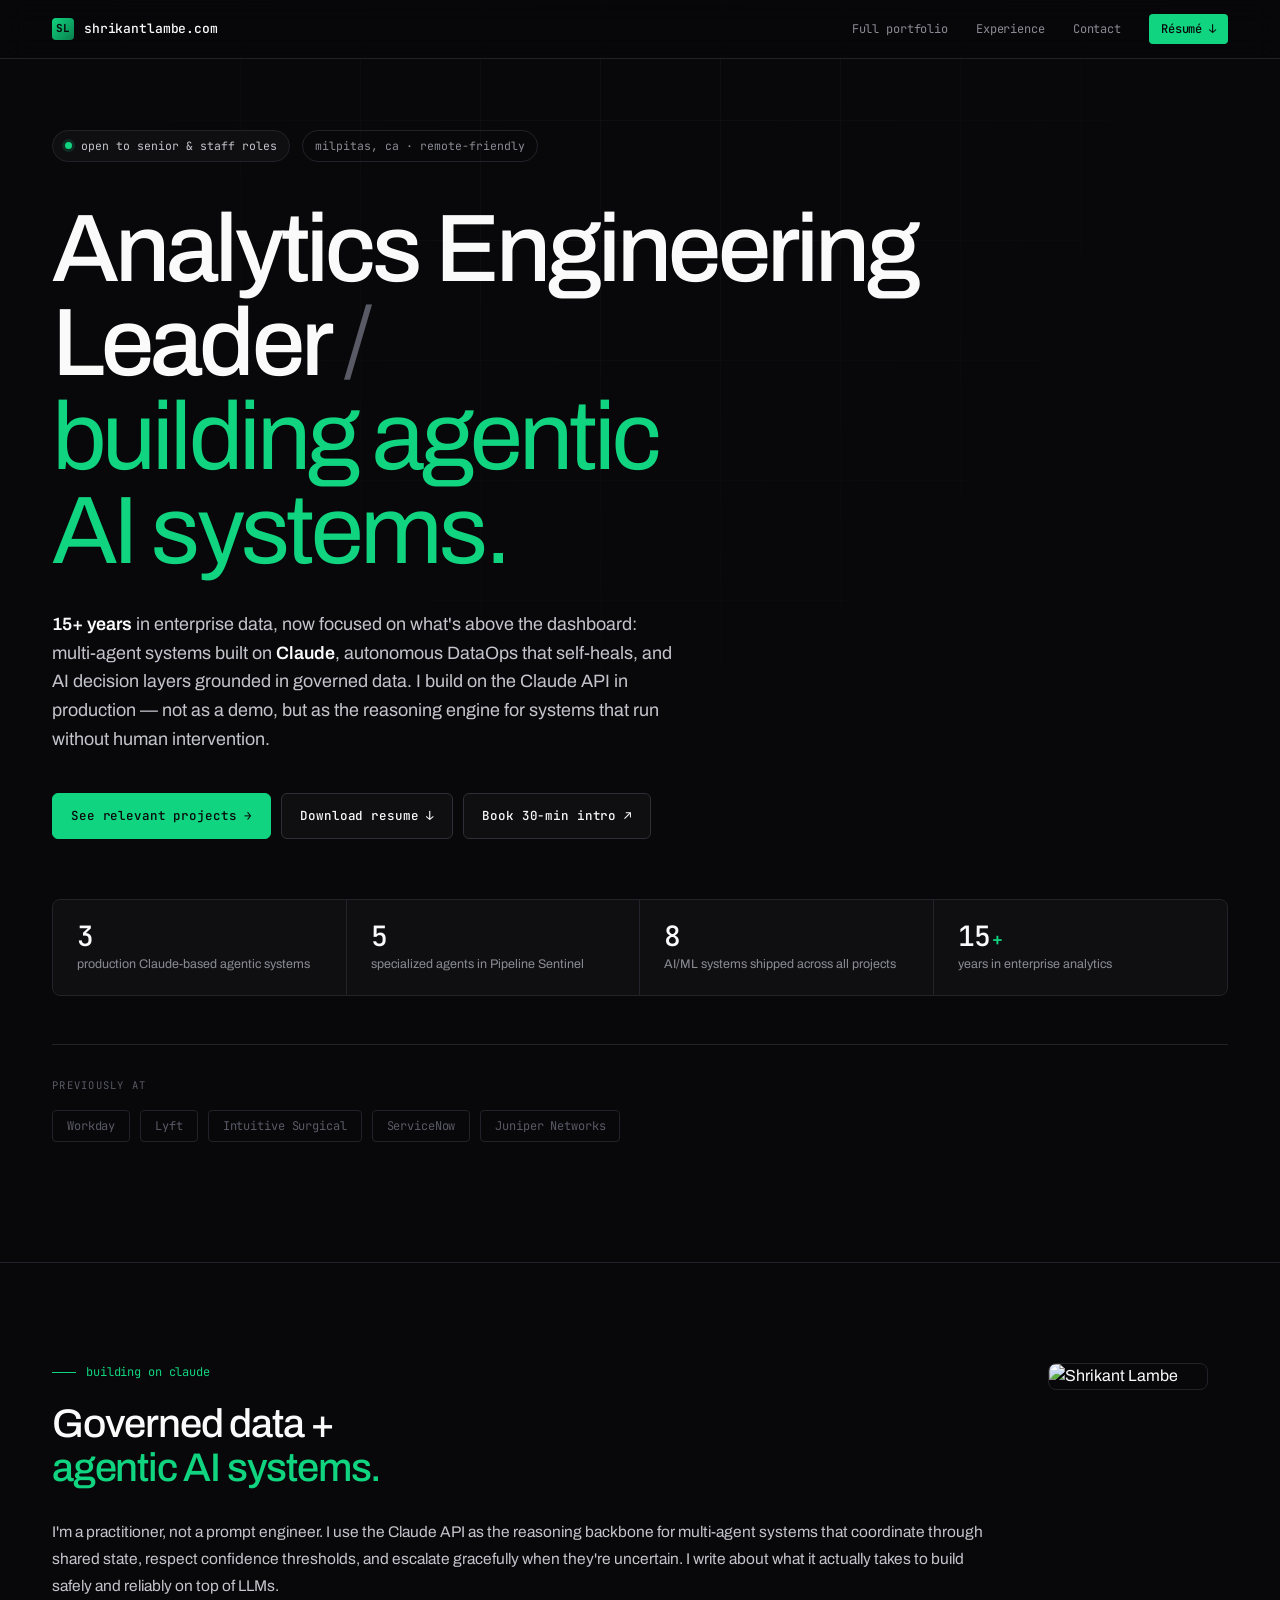
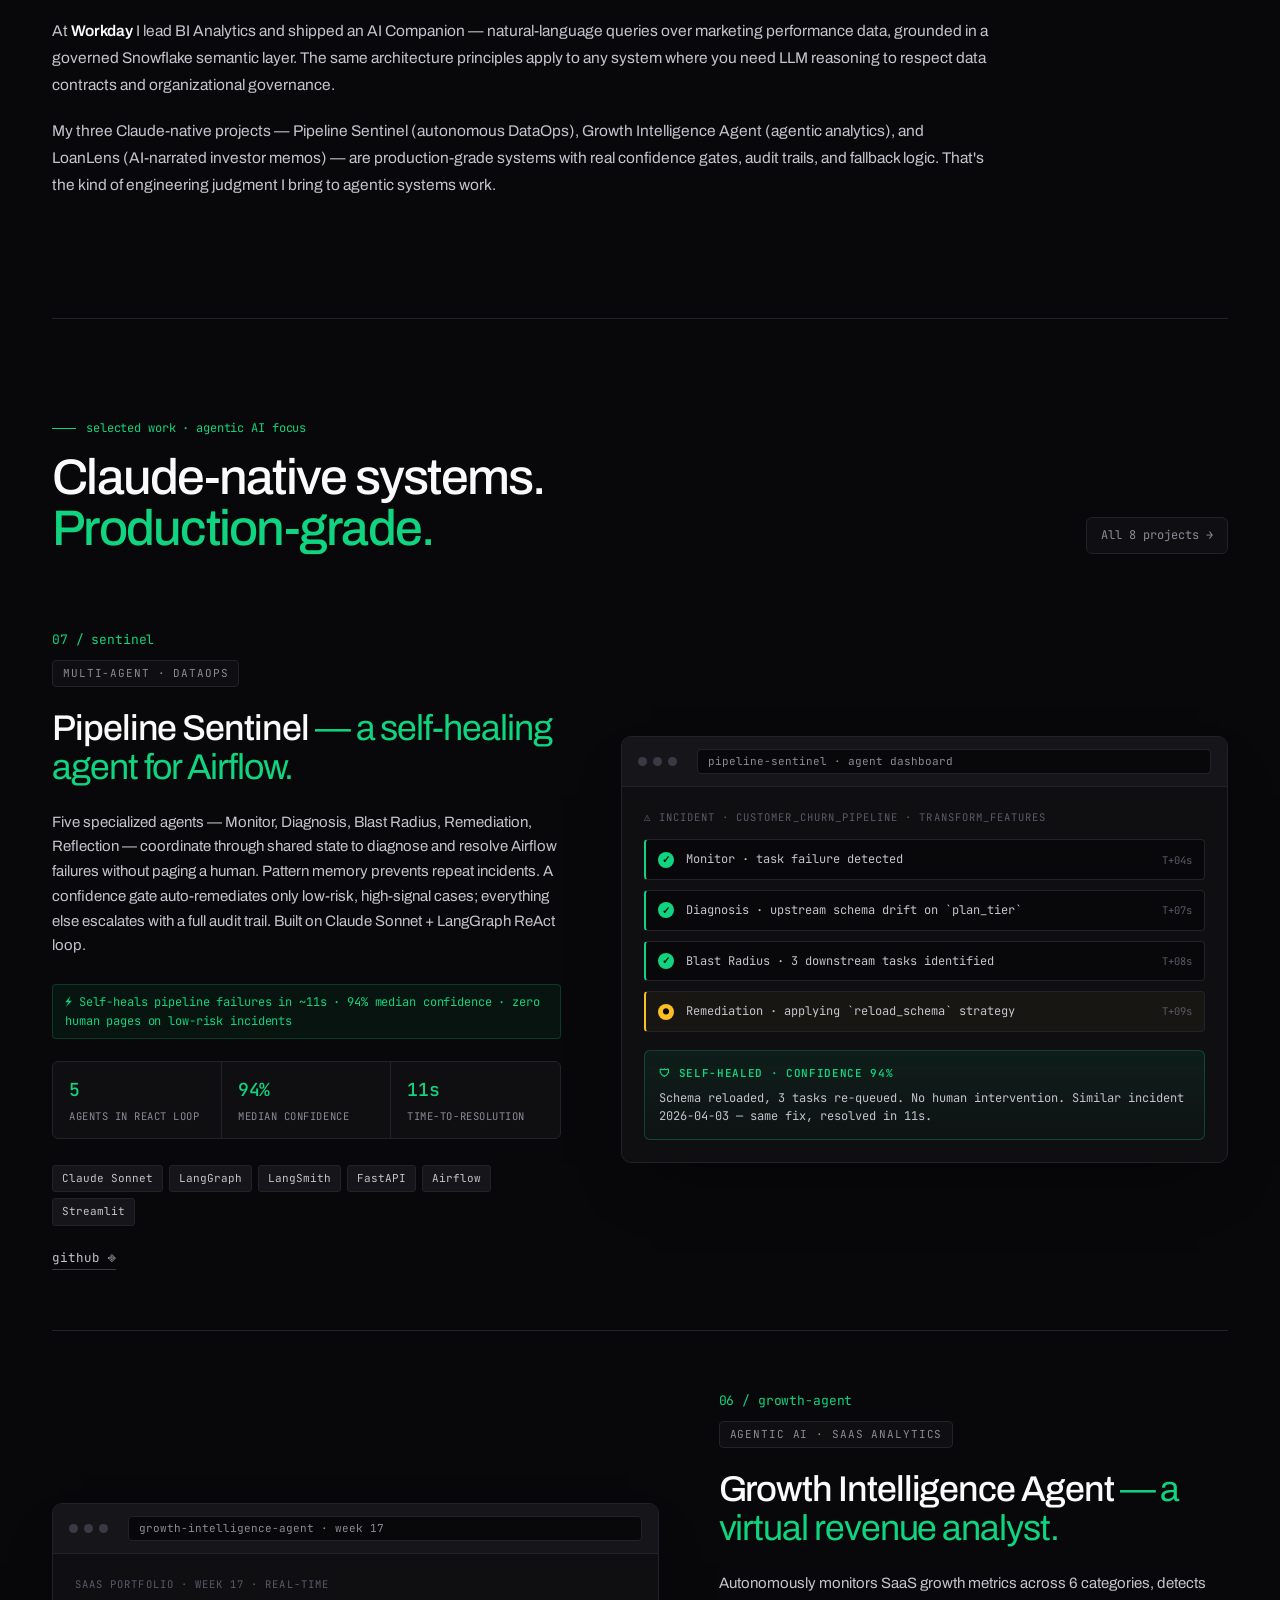
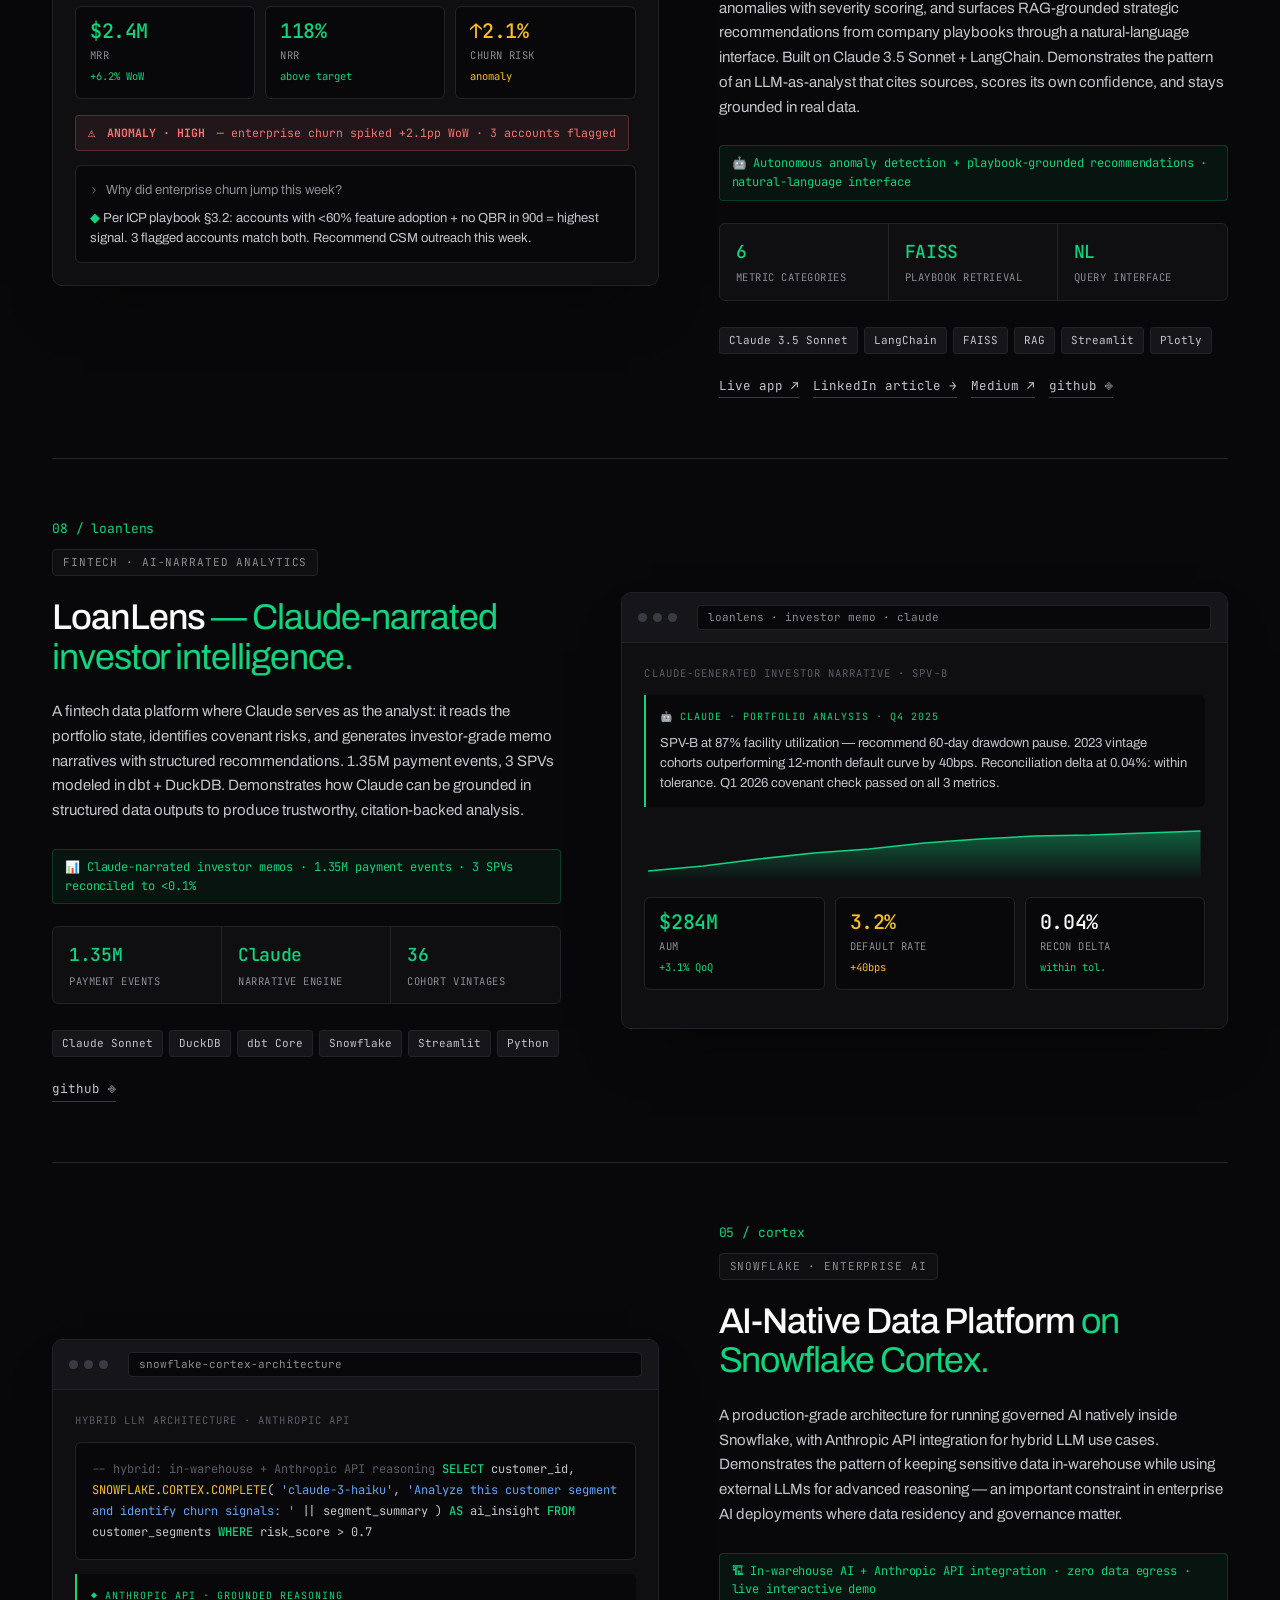
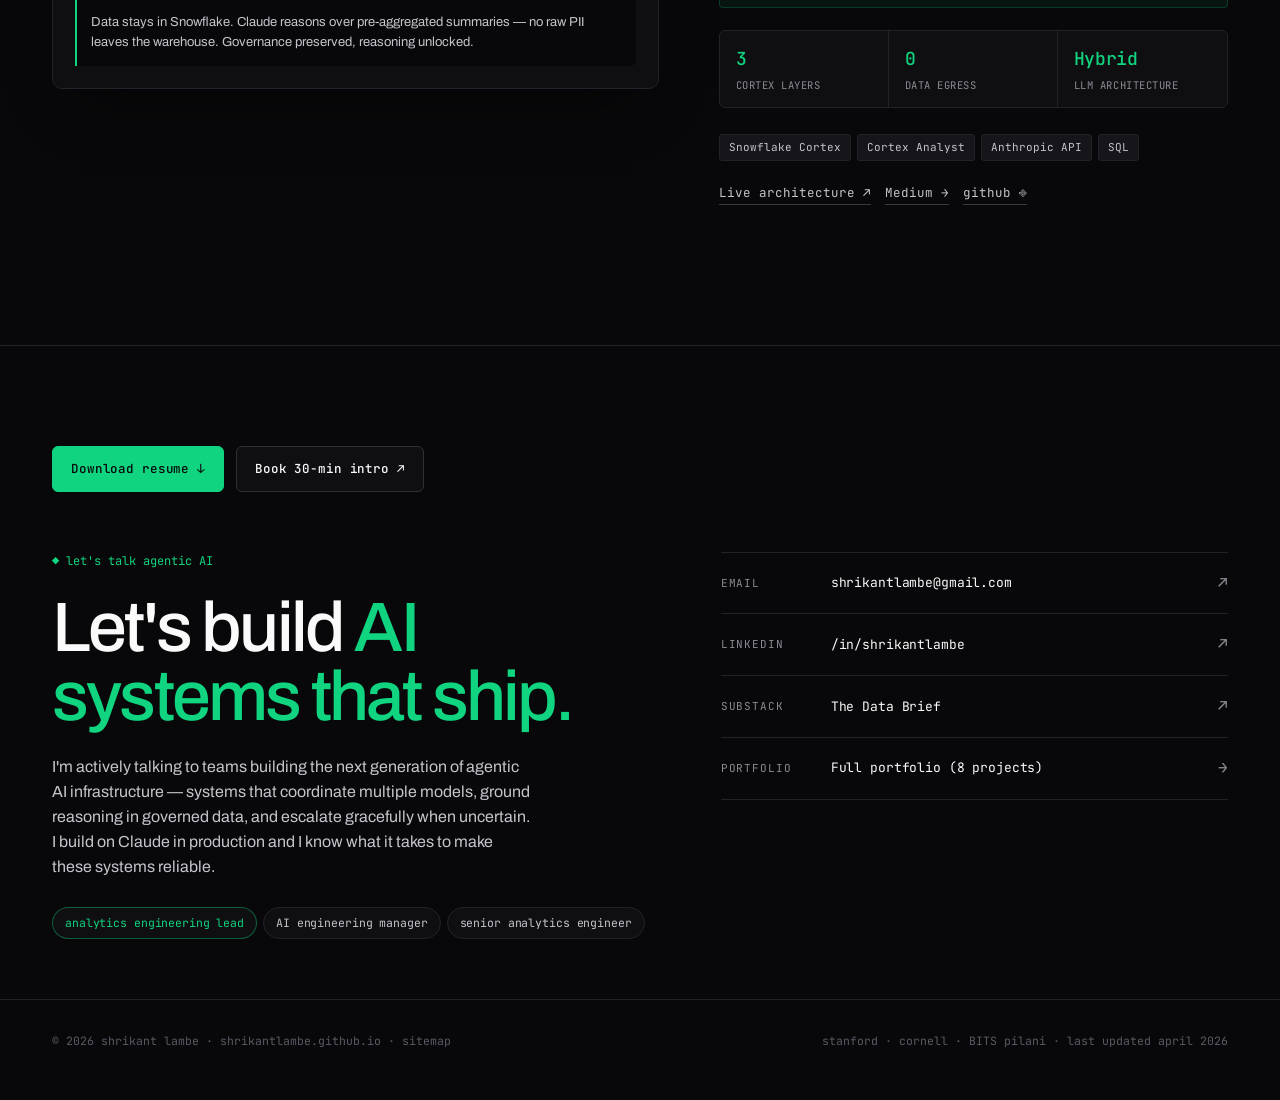
==== for-apple.html @ d1690e8c "Full portfolio revamp: positioning, landing pages, SEO, shared CSS - New hero: "Analytics Engineerin" ====
<!doctype html>
<html lang="en">
<head>
<meta charset="utf-8" />
<meta name="viewport" content="width=device-width, initial-scale=1" />
<title>Shrikant Lambe · Agentic AI & Analytics Engineering</title>
<meta name="description" content="Analytics Engineering Leader with 15+ years. Building Claude-based agents, LangGraph multi-agent systems, and agentic DataOps at Workday and beyond." />
<meta property="og:title" content="Shrikant Lambe · Agentic AI & Analytics Engineering" />
<meta property="og:description" content="15+ years in enterprise data. Building on Claude, LangGraph, and Snowflake — autonomous agents for DataOps, growth analytics, and lending intelligence." />
<meta property="og:type" content="website" />
<meta property="og:url" content="https://shrikantlambe.github.io/for-apple" />
<meta property="og:image" content="https://shrikantlambe.github.io/profile.png" />
<meta name="twitter:card" content="summary_large_image" />
<link rel="canonical" href="https://shrikantlambe.github.io/for-apple" />
<link rel="icon" href="data:image/svg+xml,<svg xmlns='http://www.w3.org/2000/svg' viewBox='0 0 32 32'><rect width='32' height='32' fill='%2310d47f' rx='4'/><text x='16' y='23' font-family='Arial,sans-serif' font-weight='700' font-size='20' fill='%2308080a' text-anchor='middle'>S</text></svg>" />
<link rel="preconnect" href="https://fonts.googleapis.com">
<link rel="preconnect" href="https://fonts.gstatic.com" crossorigin>
<link href="https://fonts.googleapis.com/css2?family=Archivo:ital,wght@0,100..900;1,100..900&family=JetBrains+Mono:wght@300;400;500;600&display=swap" rel="stylesheet">
<link rel="stylesheet" href="styles.css">
</head>
<body>

<nav class="top">
  <div class="wrap">
    <a href="/" class="brand"><span class="bx">SL</span> shrikantlambe.com</a>
    <div class="nav-right">
      <a href="/#work">Full portfolio</a>
      <a href="/#experience">Experience</a>
      <a href="/#contact">Contact</a>
      <a href="Shrikant_Lambe_Resume.pdf" download class="nav-cta">Résumé ↓</a>
    </div>
  </div>
</nav>

<!-- HERO -->
<section class="hero">
  <div class="wrap">
    <div class="hero-top">
      <div class="avail"><span class="dot"></span> open to senior &amp; staff roles</div>
      <div class="loc-tag">milpitas, ca · remote-friendly</div>
    </div>
    <h1 class="headline">
      Analytics Engineering Leader <span class="slash">/</span><br/>
      <span class="ac">building agentic<br/>AI systems.</span>
    </h1>
    <p class="hero-sub">
      <strong>15+ years</strong> in enterprise data, now focused on what's above the dashboard: multi-agent systems built on <strong>Claude</strong>, autonomous DataOps that self-heals, and AI decision layers grounded in governed data. I build on the Claude API in production — not as a demo, but as the reasoning engine for systems that run without human intervention.
    </p>
    <div class="cta-row">
      <a href="#work" class="btn primary">See relevant projects <span class="arr">→</span></a>
      <a href="Shrikant_Lambe_Resume.pdf" download class="btn">Download resume <span class="arr">↓</span></a>
      <a href="https://calendly.com/shrikantlambe/30min" target="_blank" rel="noopener noreferrer" class="btn">Book 30-min intro <span class="arr">↗</span></a>
    </div>
    <div class="stat-strip">
      <div class="s"><div class="s-num">3</div><div class="s-label">production Claude-based agentic systems</div></div>
      <div class="s"><div class="s-num">5</div><div class="s-label">specialized agents in Pipeline Sentinel</div></div>
      <div class="s"><div class="s-num">8</div><div class="s-label">AI/ML systems shipped across all projects</div></div>
      <div class="s"><div class="s-num">15<span class="unit">+</span></div><div class="s-label">years in enterprise analytics</div></div>
    </div>
    <div class="prev-at reveal">
      <div class="prev-at-label">Previously at</div>
      <div class="prev-at-logos">
        <span class="prev-at-logo">Workday</span>
        <span class="prev-at-logo">Lyft</span>
        <span class="prev-at-logo">Intuitive Surgical</span>
        <span class="prev-at-logo">ServiceNow</span>
        <span class="prev-at-logo">Juniper Networks</span>
      </div>
    </div>
  </div>
</section>

<!-- ABOUT -->
<section class="about" id="about">
  <div class="wrap">
    <div class="about-grid reveal">
      <div>
        <div class="about-eyebrow">building on claude</div>
        <h2 class="about-heading">Governed data +<br/><span class="ac">agentic AI systems.</span></h2>
        <div class="about-body">
          <p>I'm a practitioner, not a prompt engineer. I use the Claude API as the reasoning backbone for multi-agent systems that coordinate through shared state, respect confidence thresholds, and escalate gracefully when they're uncertain. I write about what it actually takes to build safely and reliably on top of LLMs.</p>
          <p>At <strong>Workday</strong> I lead BI Analytics and shipped an AI Companion — natural-language queries over marketing performance data, grounded in a governed Snowflake semantic layer. The same architecture principles apply to any system where you need LLM reasoning to respect data contracts and organizational governance.</p>
          <p>My three Claude-native projects — Pipeline Sentinel (autonomous DataOps), Growth Intelligence Agent (agentic analytics), and LoanLens (AI-narrated investor memos) — are production-grade systems with real confidence gates, audit trails, and fallback logic. That's the kind of engineering judgment I bring to agentic systems work.</p>
        </div>
      </div>
      <div class="about-photo">
        <img src="profile-sm.png" alt="Shrikant Lambe" width="160" loading="lazy" />
      </div>
    </div>
  </div>
</section>

<!-- PROJECTS — Claude-first ordering -->
<section id="work">
  <div class="wrap">
    <div class="sec-head reveal">
      <div class="left">
        <div class="label">selected work · agentic AI focus</div>
        <h2>Claude-native systems. <span class="ac">Production-grade.</span></h2>
      </div>
      <a href="/#work" class="count" style="text-decoration:none;">All 8 projects →</a>
    </div>

    <!-- Pipeline Sentinel — pinned #1 -->
    <article class="flagship first-visible reveal">
      <div class="flag-meta">
        <div class="flag-num">07 / sentinel</div>
        <span class="flag-tag">Multi-Agent · DataOps</span>
        <h3>Pipeline Sentinel <span class="ac">— a self-healing agent for Airflow.</span></h3>
        <p class="pitch">Five specialized agents — Monitor, Diagnosis, Blast Radius, Remediation, Reflection — coordinate through shared state to diagnose and resolve Airflow failures without paging a human. Pattern memory prevents repeat incidents. A confidence gate auto-remediates only low-risk, high-signal cases; everything else escalates with a full audit trail. Built on Claude Sonnet + LangGraph ReAct loop.</p>
        <div class="outcome">⚡ Self-heals pipeline failures in ~11s · 94% median confidence · zero human pages on low-risk incidents</div>
        <div class="key-specs">
          <div class="ks"><div class="ks-val">5</div><div class="ks-label">Agents in ReAct loop</div></div>
          <div class="ks"><div class="ks-val">94%</div><div class="ks-label">Median confidence</div></div>
          <div class="ks"><div class="ks-val">11s</div><div class="ks-label">Time-to-resolution</div></div>
        </div>
        <div class="tags">
          <span class="tag">Claude Sonnet</span><span class="tag">LangGraph</span><span class="tag">LangSmith</span>
          <span class="tag">FastAPI</span><span class="tag">Airflow</span><span class="tag">Streamlit</span>
        </div>
        <div class="link-row">
          <a href="https://github.com/ShrikantLambe/Pipeline_Sentinel" target="_blank" rel="noopener noreferrer">github ⎆</a>
        </div>
      </div>
      <div class="flag-preview">
        <div class="prev-bar">
          <div class="prev-dots"><span></span><span></span><span></span></div>
          <div class="prev-url">pipeline-sentinel · agent dashboard</div>
        </div>
        <div class="prev-body">
          <div class="prev-label">⚠ INCIDENT · customer_churn_pipeline · transform_features</div>
          <div class="agent-flow">
            <div class="af-step done"><span class="ico">✓</span><span class="lbl">Monitor · task failure detected</span><span class="t">T+04s</span></div>
            <div class="af-step done"><span class="ico">✓</span><span class="lbl">Diagnosis · upstream schema drift on `plan_tier`</span><span class="t">T+07s</span></div>
            <div class="af-step done"><span class="ico">✓</span><span class="lbl">Blast Radius · 3 downstream tasks identified</span><span class="t">T+08s</span></div>
            <div class="af-step run"><span class="ico">●</span><span class="lbl">Remediation · applying `reload_schema` strategy</span><span class="t">T+09s</span></div>
          </div>
          <div class="healed-box">
            <div class="ttl">🛡 self-healed · confidence 94%</div>
            Schema reloaded, 3 tasks re-queued. No human intervention. Similar incident 2026-04-03 — same fix, resolved in 11s.
          </div>
        </div>
      </div>
    </article>

    <!-- Growth Intelligence Agent -->
    <article class="flagship rev reveal">
      <div class="flag-meta">
        <div class="flag-num">06 / growth-agent</div>
        <span class="flag-tag">Agentic AI · SaaS Analytics</span>
        <h3>Growth Intelligence Agent <span class="ac">— a virtual revenue analyst.</span></h3>
        <p class="pitch">Autonomously monitors SaaS growth metrics across 6 categories, detects anomalies with severity scoring, and surfaces RAG-grounded strategic recommendations from company playbooks through a natural-language interface. Built on Claude 3.5 Sonnet + LangChain. Demonstrates the pattern of an LLM-as-analyst that cites sources, scores its own confidence, and stays grounded in real data.</p>
        <div class="outcome">🤖 Autonomous anomaly detection + playbook-grounded recommendations · natural-language interface</div>
        <div class="key-specs">
          <div class="ks"><div class="ks-val">6</div><div class="ks-label">Metric categories</div></div>
          <div class="ks"><div class="ks-val">FAISS</div><div class="ks-label">Playbook retrieval</div></div>
          <div class="ks"><div class="ks-val">NL</div><div class="ks-label">Query interface</div></div>
        </div>
        <div class="tags">
          <span class="tag">Claude 3.5 Sonnet</span><span class="tag">LangChain</span><span class="tag">FAISS</span>
          <span class="tag">RAG</span><span class="tag">Streamlit</span><span class="tag">Plotly</span>
        </div>
        <div class="link-row">
          <a href="https://shrikantlambe.github.io/growth_intelligence_agent/" target="_blank" rel="noopener noreferrer">Live app ↗</a>
          <a href="https://www.linkedin.com/pulse/i-built-growth-intelligence-agent-acts-virtual-analyst-shrikant-lambe-u2c5c/" target="_blank" rel="noopener noreferrer">LinkedIn article →</a>
          <a href="https://medium.com/@shrikantlambe/bdb94846130d" target="_blank" rel="noopener noreferrer">Medium ↗</a>
          <a href="https://github.com/ShrikantLambe/growth_intelligence_agent" target="_blank" rel="noopener noreferrer">github ⎆</a>
        </div>
      </div>
      <div class="flag-preview">
        <div class="prev-bar">
          <div class="prev-dots"><span></span><span></span><span></span></div>
          <div class="prev-url">growth-intelligence-agent · week 17</div>
        </div>
        <div class="prev-body">
          <div class="prev-label">SAAS PORTFOLIO · WEEK 17 · REAL-TIME</div>
          <div class="portfolio-grid">
            <div class="pg-card"><div class="pg-val ac">$2.4M</div><div class="pg-label">MRR</div><div class="pg-delta">+6.2% WoW</div></div>
            <div class="pg-card"><div class="pg-val ac">118%</div><div class="pg-label">NRR</div><div class="pg-delta">above target</div></div>
            <div class="pg-card"><div class="pg-val warn">↑2.1%</div><div class="pg-label">Churn risk</div><div class="pg-delta warn">anomaly</div></div>
          </div>
          <div class="anomaly-badge">⚠ <strong>ANOMALY · HIGH</strong> — enterprise churn spiked +2.1pp WoW · 3 accounts flagged</div>
          <div class="chat-exchange">
            <div class="ch-user">Why did enterprise churn jump this week?</div>
            <div class="ch-ai">Per ICP playbook §3.2: accounts with &lt;60% feature adoption + no QBR in 90d = highest signal. 3 flagged accounts match both. Recommend CSM outreach this week.</div>
          </div>
        </div>
      </div>
    </article>

    <!-- LoanLens -->
    <article class="flagship reveal">
      <div class="flag-meta">
        <div class="flag-num">08 / loanlens</div>
        <span class="flag-tag">FinTech · AI-Narrated Analytics</span>
        <h3>LoanLens <span class="ac">— Claude-narrated investor intelligence.</span></h3>
        <p class="pitch">A fintech data platform where Claude serves as the analyst: it reads the portfolio state, identifies covenant risks, and generates investor-grade memo narratives with structured recommendations. 1.35M payment events, 3 SPVs modeled in dbt + DuckDB. Demonstrates how Claude can be grounded in structured data outputs to produce trustworthy, citation-backed analysis.</p>
        <div class="outcome">📊 Claude-narrated investor memos · 1.35M payment events · 3 SPVs reconciled to &lt;0.1%</div>
        <div class="key-specs">
          <div class="ks"><div class="ks-val">1.35M</div><div class="ks-label">Payment events</div></div>
          <div class="ks"><div class="ks-val">Claude</div><div class="ks-label">Narrative engine</div></div>
          <div class="ks"><div class="ks-val">36</div><div class="ks-label">Cohort vintages</div></div>
        </div>
        <div class="tags">
          <span class="tag">Claude Sonnet</span><span class="tag">DuckDB</span><span class="tag">dbt Core</span>
          <span class="tag">Snowflake</span><span class="tag">Streamlit</span><span class="tag">Python</span>
        </div>
        <div class="link-row">
          <a href="https://github.com/ShrikantLambe/loanlens" target="_blank" rel="noopener noreferrer">github ⎆</a>
        </div>
      </div>
      <div class="flag-preview">
        <div class="prev-bar">
          <div class="prev-dots"><span></span><span></span><span></span></div>
          <div class="prev-url">loanlens · investor memo · claude</div>
        </div>
        <div class="prev-body">
          <div class="prev-label">CLAUDE-GENERATED INVESTOR NARRATIVE · SPV-B</div>
          <div class="ai-memo">
            <div class="memo-head">🤖 claude · portfolio analysis · Q4 2025</div>
            <div class="memo-body">SPV-B at 87% facility utilization — recommend 60-day drawdown pause. 2023 vintage cohorts outperforming 12-month default curve by 40bps. Reconciliation delta at 0.04%: within tolerance. Q1 2026 covenant check passed on all 3 metrics.</div>
          </div>
          <div class="mini-chart">
            <svg viewBox="0 0 400 60" preserveAspectRatio="none">
              <defs><linearGradient id="g1" x1="0" x2="0" y1="0" y2="1"><stop offset="0%" stop-color="#10d47f" stop-opacity="0.4"/><stop offset="100%" stop-color="#10d47f" stop-opacity="0"/></linearGradient></defs>
              <path d="M0,50 L40,45 L80,38 L120,32 L160,28 L200,22 L240,18 L280,15 L320,14 L360,12 L400,10 L400,60 L0,60 Z" fill="url(#g1)"/>
              <path d="M0,50 L40,45 L80,38 L120,32 L160,28 L200,22 L240,18 L280,15 L320,14 L360,12 L400,10" stroke="#10d47f" stroke-width="1.5" fill="none"/>
            </svg>
          </div>
          <div class="portfolio-grid">
            <div class="pg-card"><div class="pg-val ac">$284M</div><div class="pg-label">AUM</div><div class="pg-delta">+3.1% QoQ</div></div>
            <div class="pg-card"><div class="pg-val warn">3.2%</div><div class="pg-label">Default rate</div><div class="pg-delta warn">+40bps</div></div>
            <div class="pg-card"><div class="pg-val">0.04%</div><div class="pg-label">Recon delta</div><div class="pg-delta">within tol.</div></div>
          </div>
        </div>
      </div>
    </article>

    <!-- Snowflake Cortex — last of the Claude-native projects -->
    <article class="flagship rev reveal">
      <div class="flag-meta">
        <div class="flag-num">05 / cortex</div>
        <span class="flag-tag">Snowflake · Enterprise AI</span>
        <h3>AI-Native Data Platform <span class="ac">on Snowflake Cortex.</span></h3>
        <p class="pitch">A production-grade architecture for running governed AI natively inside Snowflake, with Anthropic API integration for hybrid LLM use cases. Demonstrates the pattern of keeping sensitive data in-warehouse while using external LLMs for advanced reasoning — an important constraint in enterprise AI deployments where data residency and governance matter.</p>
        <div class="outcome">🏗 In-warehouse AI + Anthropic API integration · zero data egress · live interactive demo</div>
        <div class="key-specs">
          <div class="ks"><div class="ks-val">3</div><div class="ks-label">Cortex layers</div></div>
          <div class="ks"><div class="ks-val">0</div><div class="ks-label">Data egress</div></div>
          <div class="ks"><div class="ks-val">Hybrid</div><div class="ks-label">LLM architecture</div></div>
        </div>
        <div class="tags">
          <span class="tag">Snowflake Cortex</span><span class="tag">Cortex Analyst</span>
          <span class="tag">Anthropic API</span><span class="tag">SQL</span>
        </div>
        <div class="link-row">
          <a href="https://shrikantlambe.github.io/snowflake-cortex-architecture/" target="_blank" rel="noopener noreferrer">Live architecture ↗</a>
          <a href="https://medium.com/@shrikantlambe/what-it-actually-takes-to-run-ai-natively-inside-a-data-warehouse-c41209cdae2a" target="_blank" rel="noopener noreferrer">Medium →</a>
          <a href="https://github.com/ShrikantLambe/snowflake-cortex-architecture" target="_blank" rel="noopener noreferrer">github ⎆</a>
        </div>
      </div>
      <div class="flag-preview">
        <div class="prev-bar">
          <div class="prev-dots"><span></span><span></span><span></span></div>
          <div class="prev-url">snowflake-cortex-architecture</div>
        </div>
        <div class="prev-body">
          <div class="prev-label">HYBRID LLM ARCHITECTURE · ANTHROPIC API</div>
          <div class="code-block"><span class="cm">-- hybrid: in-warehouse + Anthropic API reasoning</span>
<span class="kw">SELECT</span>
  customer_id,
  <span class="fn">SNOWFLAKE.CORTEX.COMPLETE</span>(
    <span class="str">'claude-3-haiku'</span>,
    <span class="str">'Analyze this customer segment and identify churn signals: '</span>
    || segment_summary
  ) <span class="kw">AS</span> ai_insight
<span class="kw">FROM</span> customer_segments
<span class="kw">WHERE</span> risk_score > 0.7</div>
          <div class="ai-memo">
            <div class="memo-head">◆ anthropic api · grounded reasoning</div>
            <div class="memo-body">Data stays in Snowflake. Claude reasons over pre-aggregated summaries — no raw PII leaves the warehouse. Governance preserved, reasoning unlocked.</div>
          </div>
        </div>
      </div>
    </article>

  </div>
</section>

<!-- CONTACT -->
<section class="contact" id="contact">
  <div class="wrap">
    <div class="contact-ctas reveal">
      <a href="Shrikant_Lambe_Resume.pdf" download class="btn primary">Download resume <span class="arr">↓</span></a>
      <a href="https://calendly.com/shrikantlambe/30min" target="_blank" rel="noopener noreferrer" class="btn">Book 30-min intro <span class="arr">↗</span></a>
    </div>
    <div class="contact-row">
      <div class="contact-head reveal">
        <div class="label" style="font-family:var(--mono);font-size:12px;color:var(--accent);margin-bottom:24px;display:flex;align-items:center;gap:10px;">◆ let's talk agentic AI</div>
        <h2>Let's build <span class="ac">AI systems that ship.</span></h2>
        <p>I'm actively talking to teams building the next generation of agentic AI infrastructure — systems that coordinate multiple models, ground reasoning in governed data, and escalate gracefully when uncertain. I build on Claude in production and I know what it takes to make these systems reliable.</p>
        <div class="pills">
          <span class="pill primary">analytics engineering lead</span>
          <span class="pill">AI engineering manager</span>
          <span class="pill">senior analytics engineer</span>
        </div>
      </div>
      <div class="links-stack reveal">
        <a href="mailto:shrikantlambe@gmail.com" class="link-item">
          <span class="li-label">email</span>
          <span class="li-val">shrikantlambe@gmail.com</span>
          <span class="li-arr">↗</span>
        </a>
        <a href="https://www.linkedin.com/in/shrikantlambe" target="_blank" rel="noopener noreferrer" class="link-item">
          <span class="li-label">linkedin</span>
          <span class="li-val">/in/shrikantlambe</span>
          <span class="li-arr">↗</span>
        </a>
        <a href="https://shrikantlambe.substack.com" target="_blank" rel="noopener noreferrer" class="link-item">
          <span class="li-label">substack</span>
          <span class="li-val">The Data Brief</span>
          <span class="li-arr">↗</span>
        </a>
        <a href="/" class="link-item">
          <span class="li-label">portfolio</span>
          <span class="li-val">Full portfolio (8 projects)</span>
          <span class="li-arr">→</span>
        </a>
      </div>
    </div>
  </div>
</section>

<footer>
  <div class="wrap">
    <div>© 2026 shrikant lambe · <a href="/">shrikantlambe.github.io</a> · <a href="sitemap.xml">sitemap</a></div>
    <div>stanford · cornell · BITS pilani · last updated april 2026</div>
  </div>
</footer>

<script>
  const obs = new IntersectionObserver((entries) => {
    entries.forEach((e, i) => {
      if (e.isIntersecting) { setTimeout(() => e.target.classList.add('in'), i * 60); obs.unobserve(e.target); }
    });
  }, { threshold: 0.05 });
  document.querySelectorAll('.reveal').forEach(el => obs.observe(el));
</script>
</body>
</html>
---- styles.css ----
:root {
  --bg: #08080a; --bg-1: #0f0f12; --bg-2: #16161a; --bg-3: #1e1e23;
  --fg: #fafafa; --fg-1: #c4c4cc; --fg-2: #8b8b95; --fg-3: #5a5a66;
  --line: #22222a; --line-1: #2f2f38; --line-2: #3a3a45;
  --accent: #10d47f; --accent-bright: #34eaa0; --accent-dim: #0a7f4d;
  --accent-glow: rgba(16,212,127,0.15);
  --red: #f87171; --amber: #fbbf24; --blue: #60a5fa;
  --sans: "Archivo", system-ui, sans-serif;
  --mono: "JetBrains Mono", ui-monospace, monospace;
}
* { box-sizing: border-box; margin: 0; padding: 0; }
html { scroll-behavior: smooth; }
body {
  background: var(--bg); color: var(--fg); font-family: var(--sans);
  font-weight: 400; line-height: 1.55; -webkit-font-smoothing: antialiased;
  font-feature-settings: "ss01"; overflow-x: hidden; position: relative;
}
::selection { background: var(--accent); color: var(--bg); }
body::before {
  content: ""; position: fixed; inset: 0; pointer-events: none; z-index: 0;
  background-image: linear-gradient(var(--line) 1px,transparent 1px), linear-gradient(90deg,var(--line) 1px,transparent 1px);
  background-size: 120px 120px; opacity: 0.35;
  mask-image: radial-gradient(ellipse at top,black 0%,transparent 70%);
  -webkit-mask-image: radial-gradient(ellipse at top,black 0%,transparent 70%);
}
a { color: inherit; text-decoration: none; }
a:focus-visible, button:focus-visible { outline: 2px solid var(--accent); outline-offset: 3px; border-radius: 2px; }
.wrap { max-width: 1240px; margin: 0 auto; padding: 0 32px; position: relative; z-index: 2; }
@media (max-width: 720px) { .wrap { padding: 0 20px; } }

/* ---- UTILITIES ---- */
.scroll-bar { position: fixed; top: 57px; left: 0; height: 2px; width: 0%; background: var(--accent); z-index: 51; pointer-events: none; }
.reveal { opacity: 0; transform: translateY(18px); transition: opacity .6s ease, transform .6s ease; }
.reveal.in { opacity: 1; transform: none; }

/* ---- NAV ---- */
nav.top {
  position: fixed; top: 0; left: 0; right: 0; z-index: 50;
  background: rgba(8,8,10,0.72); backdrop-filter: blur(14px) saturate(150%);
  -webkit-backdrop-filter: blur(14px) saturate(150%); border-bottom: 1px solid var(--line);
}
nav.top .wrap { height: 58px; display: flex; align-items: center; justify-content: space-between; }
.brand { font-family: var(--mono); font-size: 13px; font-weight: 500; letter-spacing: -0.01em; display: flex; align-items: center; gap: 10px; }
.brand .bx { width: 22px; height: 22px; border-radius: 4px; background: linear-gradient(135deg,var(--accent),var(--accent-dim)); display: inline-flex; align-items: center; justify-content: center; color: var(--bg); font-size: 11px; font-weight: 700; }
.nav-right { display: flex; align-items: center; gap: 28px; }
.nav-right a { font-family: var(--mono); font-size: 12px; color: var(--fg-2); letter-spacing: -0.01em; transition: color .18s; }
.nav-right a:hover, .nav-right a.active { color: var(--fg); }
.nav-cta { padding: 6px 12px; background: var(--accent); color: var(--bg) !important; border-radius: 4px; font-weight: 500 !important; }
.nav-cta:hover { background: var(--accent-bright); }
@media (max-width: 720px) { .nav-right a:not(.nav-cta) { display: none; } }

/* ---- HERO ---- */
section.hero { padding: 130px 0 80px; }
.hero-top { display: flex; align-items: center; gap: 12px; margin-bottom: 40px; flex-wrap: wrap; }
.avail { display: inline-flex; align-items: center; gap: 9px; font-family: var(--mono); font-size: 11.5px; padding: 6px 12px; background: var(--bg-1); border: 1px solid var(--line); border-radius: 40px; color: var(--fg-1); }
.avail .dot { width: 7px; height: 7px; border-radius: 50%; background: var(--accent); box-shadow: 0 0 0 3px var(--accent-glow); animation: pulse 2.4s infinite; }
@keyframes pulse { 0%,100% { box-shadow: 0 0 0 3px var(--accent-glow); } 50% { box-shadow: 0 0 0 6px rgba(16,212,127,0); } }
.loc-tag { font-family: var(--mono); font-size: 11.5px; color: var(--fg-2); padding: 6px 12px; border: 1px solid var(--line); border-radius: 40px; }

h1.headline { font-size: clamp(42px,7.5vw,96px); font-weight: 500; line-height: 0.98; letter-spacing: -0.04em; margin-bottom: 32px; max-width: 16ch; }
h1.headline .ac { color: var(--accent); font-weight: 400; }
h1.headline .slash { color: var(--fg-3); font-weight: 300; }
.hero-sub { max-width: 620px; font-size: clamp(15px,1.4vw,18px); color: var(--fg-1); line-height: 1.6; margin-bottom: 40px; }
.hero-sub strong { color: var(--fg); font-weight: 600; }

.cta-row { display: flex; flex-wrap: wrap; gap: 10px; margin-bottom: 60px; }
.btn { display: inline-flex; align-items: center; gap: 8px; padding: 12px 18px; font-family: var(--mono); font-size: 12.5px; font-weight: 500; letter-spacing: -0.01em; border-radius: 6px; border: 1px solid var(--line-1); background: var(--bg-1); color: var(--fg); transition: all .2s; cursor: pointer; }
.btn:hover { border-color: var(--line-2); background: var(--bg-2); transform: translateY(-1px); }
.btn.primary { background: var(--accent); color: var(--bg); border-color: var(--accent); }
.btn.primary:hover { background: var(--accent-bright); border-color: var(--accent-bright); color: var(--bg); }
.btn .arr { transition: transform .2s; }
.btn:hover .arr { transform: translateX(3px); }

.stat-strip { display: grid; grid-template-columns: repeat(4,1fr); gap: 0; border: 1px solid var(--line); border-radius: 8px; background: var(--bg-1); overflow: hidden; }
.stat-strip .s { padding: 22px 24px; border-right: 1px solid var(--line); }
.stat-strip .s:last-child { border-right: none; }
.s-num { font-family: var(--mono); font-size: 28px; font-weight: 500; color: var(--fg); letter-spacing: -0.03em; line-height: 1; margin-bottom: 6px; }
.s-num .unit { color: var(--accent); font-size: 18px; margin-left: 2px; }
.s-label { font-size: 12.5px; color: var(--fg-2); line-height: 1.4; }
@media (max-width: 720px) { .stat-strip { grid-template-columns: 1fr 1fr; } .stat-strip .s:nth-child(2) { border-right: none; } .stat-strip .s:nth-child(-n+2) { border-bottom: 1px solid var(--line); } }

/* previously at strip */
.prev-at { margin-top: 48px; padding-top: 32px; border-top: 1px solid var(--line); }
.prev-at-label { font-family: var(--mono); font-size: 10.5px; color: var(--fg-3); letter-spacing: 0.12em; text-transform: uppercase; margin-bottom: 16px; }
.prev-at-logos { display: flex; flex-wrap: wrap; gap: 10px; align-items: center; }
.prev-at-logo { font-family: var(--mono); font-size: 12px; color: var(--fg-3); padding: 6px 14px; border: 1px solid var(--line); border-radius: 4px; letter-spacing: -0.01em; transition: color .2s, border-color .2s; }
.prev-at-logo:hover { color: var(--fg-2); border-color: var(--line-1); }

/* ---- ABOUT ---- */
section.about { padding: 100px 0 80px; border-top: 1px solid var(--line); margin-top: 40px; }
.about-grid { display: grid; grid-template-columns: 1fr 180px; gap: 60px; align-items: start; }
.about-eyebrow { font-family: var(--mono); font-size: 12px; color: var(--accent); letter-spacing: -0.01em; display: flex; align-items: center; gap: 10px; margin-bottom: 20px; }
.about-eyebrow::before { content: ""; width: 24px; height: 1px; background: var(--accent); }
.about-heading { font-size: clamp(26px,3.2vw,40px); font-weight: 500; letter-spacing: -0.03em; line-height: 1.1; margin-bottom: 28px; }
.about-heading .ac { color: var(--accent); }
.about-body { color: var(--fg-1); font-size: 15.5px; line-height: 1.75; }
.about-body p { margin-bottom: 18px; }
.about-body p:last-child { margin-bottom: 0; }
.about-body strong { color: var(--fg); font-weight: 600; }
.about-photo { width: 160px; border-radius: 8px; overflow: hidden; border: 1px solid var(--line); flex-shrink: 0; position: sticky; top: 90px; }
.about-photo img { width: 100%; display: block; object-fit: cover; object-position: center top; filter: grayscale(10%); }
@media (max-width: 720px) { .about-grid { grid-template-columns: 1fr; gap: 28px; } .about-photo { width: 100px; position: static; } }

/* ---- SECTION HEADER ---- */
.sec-head { padding: 100px 0 40px; display: flex; justify-content: space-between; align-items: flex-end; gap: 30px; flex-wrap: wrap; border-top: 1px solid var(--line); margin-top: 40px; }
.sec-head.no-border { border-top: none; margin-top: 0; }
.sec-head .left { flex: 1; min-width: 280px; }
.sec-head .label { font-family: var(--mono); font-size: 12px; color: var(--accent); margin-bottom: 14px; letter-spacing: -0.01em; display: flex; align-items: center; gap: 10px; }
.sec-head .label::before { content: ""; width: 24px; height: 1px; background: var(--accent); }
.sec-head h2 { font-size: clamp(30px,4vw,50px); font-weight: 500; line-height: 1.02; letter-spacing: -0.035em; max-width: 22ch; }
.sec-head h2 .ac { color: var(--accent); }
.sec-head .count { font-family: var(--mono); font-size: 12px; color: var(--fg-2); padding: 8px 14px; background: var(--bg-1); border: 1px solid var(--line); border-radius: 6px; white-space: nowrap; }

/* ---- FILTER CHIPS ---- */
.filter-chips { display: flex; flex-wrap: wrap; gap: 8px; margin-bottom: 32px; }
.chip { font-family: var(--mono); font-size: 11.5px; padding: 7px 14px; background: var(--bg-1); border: 1px solid var(--line); border-radius: 4px; color: var(--fg-2); cursor: pointer; transition: all .18s; letter-spacing: -0.01em; }
.chip:hover { border-color: var(--line-2); color: var(--fg); }
.chip.active { background: var(--accent); color: var(--bg); border-color: var(--accent); font-weight: 500; }

/* ---- FLAGSHIP PROJECTS ---- */
.flagship { display: grid; grid-template-columns: 1.05fr 1.25fr; gap: 60px; padding: 60px 0; border-top: 1px solid var(--line); align-items: center; }
.flagship.first-visible { border-top: none; padding-top: 36px; }
.flagship.rev { grid-template-columns: 1.25fr 1.05fr; }
.flagship.rev .flag-meta { order: 2; }
.flagship.rev .flag-preview { order: 1; }

.flag-meta .flag-num { font-family: var(--mono); font-size: 13px; color: var(--accent); margin-bottom: 10px; letter-spacing: -0.01em; }
.flag-meta .flag-tag { font-family: var(--mono); font-size: 11px; color: var(--fg-2); text-transform: uppercase; letter-spacing: 0.08em; margin-bottom: 22px; display: inline-block; padding: 4px 10px; background: var(--bg-1); border: 1px solid var(--line); border-radius: 4px; }
.flag-meta h3 { font-size: clamp(22px,2.8vw,36px); font-weight: 500; line-height: 1.1; letter-spacing: -0.03em; margin-bottom: 22px; }
.flag-meta h3 .ac { color: var(--accent); font-weight: 400; }
.flag-meta .pitch { color: var(--fg-1); font-size: 15px; line-height: 1.65; margin-bottom: 26px; }
.flag-meta .outcome { font-family: var(--mono); font-size: 12px; color: var(--accent); padding: 8px 12px; background: rgba(16,212,127,0.06); border: 1px solid rgba(16,212,127,0.2); border-radius: 4px; margin-bottom: 22px; letter-spacing: -0.01em; }

.key-specs { display: grid; grid-template-columns: 1fr 1fr 1fr; gap: 0; border: 1px solid var(--line); border-radius: 6px; margin-bottom: 26px; background: var(--bg-1); }
.key-specs .ks { padding: 14px 16px; border-right: 1px solid var(--line); }
.key-specs .ks:last-child { border-right: none; }
.ks-val { font-family: var(--mono); font-size: 18px; color: var(--accent); font-weight: 500; letter-spacing: -0.02em; }
.ks-label { font-family: var(--mono); font-size: 10.5px; color: var(--fg-2); text-transform: uppercase; letter-spacing: 0.05em; margin-top: 4px; }
@media (max-width: 520px) { .key-specs { grid-template-columns: 1fr; } .key-specs .ks { border-right: none; border-bottom: 1px solid var(--line); } .key-specs .ks:last-child { border-bottom: none; } }

.tags { display: flex; flex-wrap: wrap; gap: 6px; margin-bottom: 22px; }
.tag { font-family: var(--mono); font-size: 11px; padding: 4px 9px; background: var(--bg-2); border: 1px solid var(--line); border-radius: 3px; color: var(--fg-1); }

.link-row { display: flex; flex-wrap: wrap; gap: 14px; }
.link-row a { font-family: var(--mono); font-size: 12.5px; color: var(--fg-1); padding-bottom: 2px; border-bottom: 1px solid var(--line-2); transition: color .2s, border-color .2s; }
.link-row a:hover { color: var(--accent); border-color: var(--accent); }

.flag-preview { background: var(--bg-1); border: 1px solid var(--line); border-radius: 10px; overflow: hidden; box-shadow: 0 30px 60px -30px rgba(0,0,0,0.6); }
.prev-bar { display: flex; align-items: center; gap: 10px; padding: 12px 16px; background: var(--bg-2); border-bottom: 1px solid var(--line); }
.prev-dots { display: flex; gap: 6px; }
.prev-dots span { width: 9px; height: 9px; border-radius: 50%; background: var(--line-2); }
.prev-url { font-family: var(--mono); font-size: 11px; color: var(--fg-2); margin-left: 10px; flex: 1; padding: 3px 10px; background: var(--bg); border: 1px solid var(--line); border-radius: 4px; }
.prev-body { padding: 22px; }
.prev-label { font-family: var(--mono); font-size: 10.5px; color: var(--fg-3); letter-spacing: 0.1em; text-transform: uppercase; margin-bottom: 14px; }

.agent-flow { display: flex; flex-direction: column; gap: 10px; margin-bottom: 18px; }
.af-step { display: flex; align-items: center; gap: 12px; font-family: var(--mono); font-size: 12px; padding: 10px 12px; background: var(--bg); border: 1px solid var(--line); border-radius: 4px; color: var(--fg-1); }
.af-step.done { border-left: 2px solid var(--accent); }
.af-step.run { border-left: 2px solid var(--amber); background: rgba(251,191,36,0.04); }
.af-step .ico { width: 16px; height: 16px; display: inline-flex; align-items: center; justify-content: center; border-radius: 50%; font-size: 10px; font-weight: 600; flex-shrink: 0; }
.af-step.done .ico { background: var(--accent); color: var(--bg); }
.af-step.run .ico { background: var(--amber); color: var(--bg); animation: pulse-a 1.4s infinite; }
@keyframes pulse-a { 0%,100% { box-shadow: 0 0 0 0 rgba(251,191,36,0.4); } 50% { box-shadow: 0 0 0 5px rgba(251,191,36,0); } }
.af-step .lbl { flex: 1; }
.af-step .t { font-size: 10.5px; color: var(--fg-3); }

.healed-box { background: linear-gradient(180deg,rgba(16,212,127,0.08),rgba(16,212,127,0.02)); border: 1px solid rgba(16,212,127,0.25); border-radius: 6px; padding: 14px; font-family: var(--mono); font-size: 12px; color: var(--fg-1); line-height: 1.5; }
.healed-box .ttl { color: var(--accent); font-weight: 600; font-size: 11px; letter-spacing: 0.06em; text-transform: uppercase; margin-bottom: 8px; display: flex; align-items: center; gap: 6px; }

.portfolio-grid { display: grid; grid-template-columns: repeat(3,1fr); gap: 10px; margin-bottom: 16px; }
.pg-card { padding: 14px; background: var(--bg); border: 1px solid var(--line); border-radius: 6px; }
.pg-val { font-family: var(--mono); font-size: 20px; font-weight: 500; color: var(--fg); letter-spacing: -0.02em; line-height: 1; }
.pg-val.ac { color: var(--accent); } .pg-val.warn { color: var(--amber); }
.pg-label { font-family: var(--mono); font-size: 10.5px; color: var(--fg-2); margin-top: 6px; text-transform: uppercase; letter-spacing: 0.04em; }
.pg-delta { font-family: var(--mono); font-size: 10.5px; color: var(--accent); margin-top: 4px; }
.pg-delta.warn { color: var(--amber); }

.ai-memo { padding: 14px; background: var(--bg); border-left: 2px solid var(--accent); border-radius: 0 6px 6px 0; }
.ai-memo .memo-head { font-family: var(--mono); font-size: 10px; color: var(--accent); text-transform: uppercase; letter-spacing: 0.1em; margin-bottom: 8px; display: flex; align-items: center; gap: 6px; }
.ai-memo .memo-body { font-size: 13px; color: var(--fg-1); line-height: 1.55; }

.mini-chart { height: 60px; position: relative; margin: 14px 0 16px; padding: 0 4px; }
.mini-chart svg { width: 100%; height: 100%; display: block; }

.anomaly-badge { display: inline-flex; align-items: center; gap: 8px; padding: 8px 12px; background: rgba(248,113,113,0.08); border: 1px solid rgba(248,113,113,0.25); border-radius: 4px; font-family: var(--mono); font-size: 11.5px; color: var(--red); margin-bottom: 14px; }
.anomaly-badge strong { color: var(--red); margin: 0 4px; }

.chat-exchange { background: var(--bg); border: 1px solid var(--line); border-radius: 6px; padding: 14px; font-size: 13px; line-height: 1.55; }
.ch-user { color: var(--fg-2); margin-bottom: 8px; }
.ch-user::before { content: "› "; color: var(--fg-3); font-family: var(--mono); }
.ch-ai { color: var(--fg-1); }
.ch-ai::before { content: "◆ "; color: var(--accent); }

.code-block { font-family: var(--mono); font-size: 12px; line-height: 1.75; background: var(--bg); border: 1px solid var(--line); border-radius: 6px; padding: 16px; overflow-x: auto; color: var(--fg-1); margin-bottom: 14px; }
.code-block .cm { color: var(--fg-3); } .code-block .kw { color: var(--accent); font-weight: 500; }
.code-block .fn { color: var(--amber); } .code-block .str { color: var(--blue); }

@media (max-width: 920px) {
  .flagship, .flagship.rev { grid-template-columns: 1fr; gap: 36px; padding: 48px 0; }
  .flagship.rev .flag-meta { order: 1; } .flagship.rev .flag-preview { order: 2; }
}

/* ---- WRITING ---- */
.writing-wrap { display: grid; grid-template-columns: 340px 1fr; gap: 60px; align-items: start; }
.nl-card { padding: 32px; background: linear-gradient(180deg,var(--bg-1),var(--bg)); border: 1px solid var(--line); border-radius: 12px; position: sticky; top: 90px; }
.nl-card .nl-brand { font-size: 26px; font-weight: 600; letter-spacing: -0.035em; margin-bottom: 4px; }
.nl-card .nl-brand .period { color: var(--accent); }
.nl-card .nl-tagline { font-family: var(--mono); font-size: 11px; color: var(--accent); letter-spacing: 0.08em; margin-bottom: 18px; }
.nl-card p { color: var(--fg-1); font-size: 14px; line-height: 1.6; margin-bottom: 20px; }
.nl-stats { display: flex; gap: 20px; padding: 14px 0; border-top: 1px solid var(--line); margin-bottom: 20px; }
.nl-stat .n { font-family: var(--mono); font-size: 20px; font-weight: 500; color: var(--fg); }
.nl-stat .l { font-size: 11px; color: var(--fg-2); margin-top: 2px; }

.post-list { display: flex; flex-direction: column; }
.post { padding: 24px 0; border-top: 1px solid var(--line); display: block; transition: padding-left .2s; }
.post:first-child { border-top: none; padding-top: 0; }
.post:hover { padding-left: 10px; }
.p-top { display: flex; justify-content: space-between; font-family: var(--mono); font-size: 11px; color: var(--fg-2); margin-bottom: 8px; }
.p-top .p-cat { color: var(--accent); }
.p-title { font-size: 18px; font-weight: 500; letter-spacing: -0.02em; line-height: 1.3; margin-bottom: 8px; }
.p-excerpt { color: var(--fg-2); font-size: 13.5px; line-height: 1.5; }
@media (max-width: 820px) { .writing-wrap { grid-template-columns: 1fr; gap: 30px; } .nl-card { position: static; } }

/* ---- TIMELINE ---- */
.timeline { display: flex; flex-direction: column; }
.tl-row { display: grid; grid-template-columns: 160px 1fr auto; gap: 40px; padding: 26px 0; border-top: 1px solid var(--line); align-items: start; }
.tl-row:first-child { border-top: none; padding-top: 8px; }
.tl-row.compact { padding: 14px 0; }
.tl-date { font-family: var(--mono); font-size: 12px; color: var(--fg-2); padding-top: 4px; letter-spacing: -0.01em; }
.tl-date .now { color: var(--accent); }
.tl-co h4 { font-size: 20px; font-weight: 500; letter-spacing: -0.02em; margin-bottom: 4px; }
.tl-co .role { font-family: var(--mono); font-size: 12px; color: var(--fg-2); margin-bottom: 12px; letter-spacing: -0.01em; }
.tl-co .role.compact-role { margin-bottom: 0; }
.tl-co p { font-size: 14px; color: var(--fg-1); line-height: 1.6; max-width: 680px; }
.tl-loc { font-family: var(--mono); font-size: 11px; color: var(--fg-3); padding-top: 4px; white-space: nowrap; }
@media (max-width: 720px) { .tl-row { grid-template-columns: 1fr; gap: 8px; } .tl-loc { display: none; } }

/* ---- STACK 2-TIER ---- */
.stack-tiers { display: flex; flex-direction: column; gap: 36px; }
.tier-block {}
.tier-label { font-family: var(--mono); font-size: 11px; color: var(--accent); letter-spacing: 0.1em; text-transform: uppercase; margin-bottom: 16px; display: flex; align-items: center; gap: 10px; }
.tier-label::before { content: ""; width: 16px; height: 1px; background: var(--accent); }
.tier-pills { display: flex; flex-wrap: wrap; gap: 8px; }
.tier-pill { font-family: var(--mono); font-size: 12px; padding: 8px 14px; border-radius: 4px; letter-spacing: -0.01em; }
.tier-pills.core .tier-pill { background: var(--bg-1); border: 1px solid rgba(16,212,127,0.3); color: var(--fg); }
.tier-pills.secondary .tier-pill { background: var(--bg-1); border: 1px solid var(--line); color: var(--fg-2); }

/* ---- CONTACT ---- */
section.contact { padding: 100px 0 60px; border-top: 1px solid var(--line); margin-top: 80px; }
.contact-ctas { display: flex; gap: 12px; flex-wrap: wrap; margin-bottom: 60px; }
.contact-row { display: grid; grid-template-columns: 1.2fr 1fr; gap: 60px; align-items: start; }
.contact-head h2 { font-size: clamp(38px,5.5vw,70px); font-weight: 500; line-height: 0.98; letter-spacing: -0.04em; margin-bottom: 24px; }
.contact-head h2 .ac { color: var(--accent); }
.contact-head p { color: var(--fg-1); font-size: 16px; max-width: 480px; line-height: 1.55; margin-bottom: 28px; }
.pills { display: flex; flex-wrap: wrap; gap: 6px; }
.pill { font-family: var(--mono); font-size: 11.5px; padding: 6px 12px; background: var(--bg-1); border: 1px solid var(--line); border-radius: 40px; color: var(--fg-1); letter-spacing: -0.01em; }
.pill.primary { border-color: rgba(16,212,127,0.4); color: var(--accent); }

.links-stack { display: flex; flex-direction: column; }
.link-item { display: grid; grid-template-columns: 90px 1fr auto; gap: 20px; align-items: center; padding: 18px 0; border-top: 1px solid var(--line); transition: padding-left .2s; }
.link-item:last-child { border-bottom: 1px solid var(--line); }
.link-item:hover { padding-left: 8px; }
.li-label { font-family: var(--mono); font-size: 11px; color: var(--fg-2); text-transform: uppercase; letter-spacing: 0.08em; }
.li-val { font-family: var(--mono); font-size: 13px; color: var(--fg); letter-spacing: -0.01em; }
.li-arr { font-family: var(--mono); color: var(--fg-2); transition: color .2s, transform .2s; }
.link-item:hover .li-arr { color: var(--accent); transform: translate(3px,-3px); }
.link-item:hover .li-val { color: var(--accent); }
@media (max-width: 820px) { .contact-row { grid-template-columns: 1fr; gap: 40px; } }

footer { padding: 32px 0 50px; border-top: 1px solid var(--line); }
footer .wrap { display: flex; justify-content: space-between; flex-wrap: wrap; gap: 14px; font-family: var(--mono); font-size: 11.5px; color: var(--fg-3); }
footer a { color: var(--fg-3); transition: color .18s; }
footer a:hover { color: var(--fg-2); }
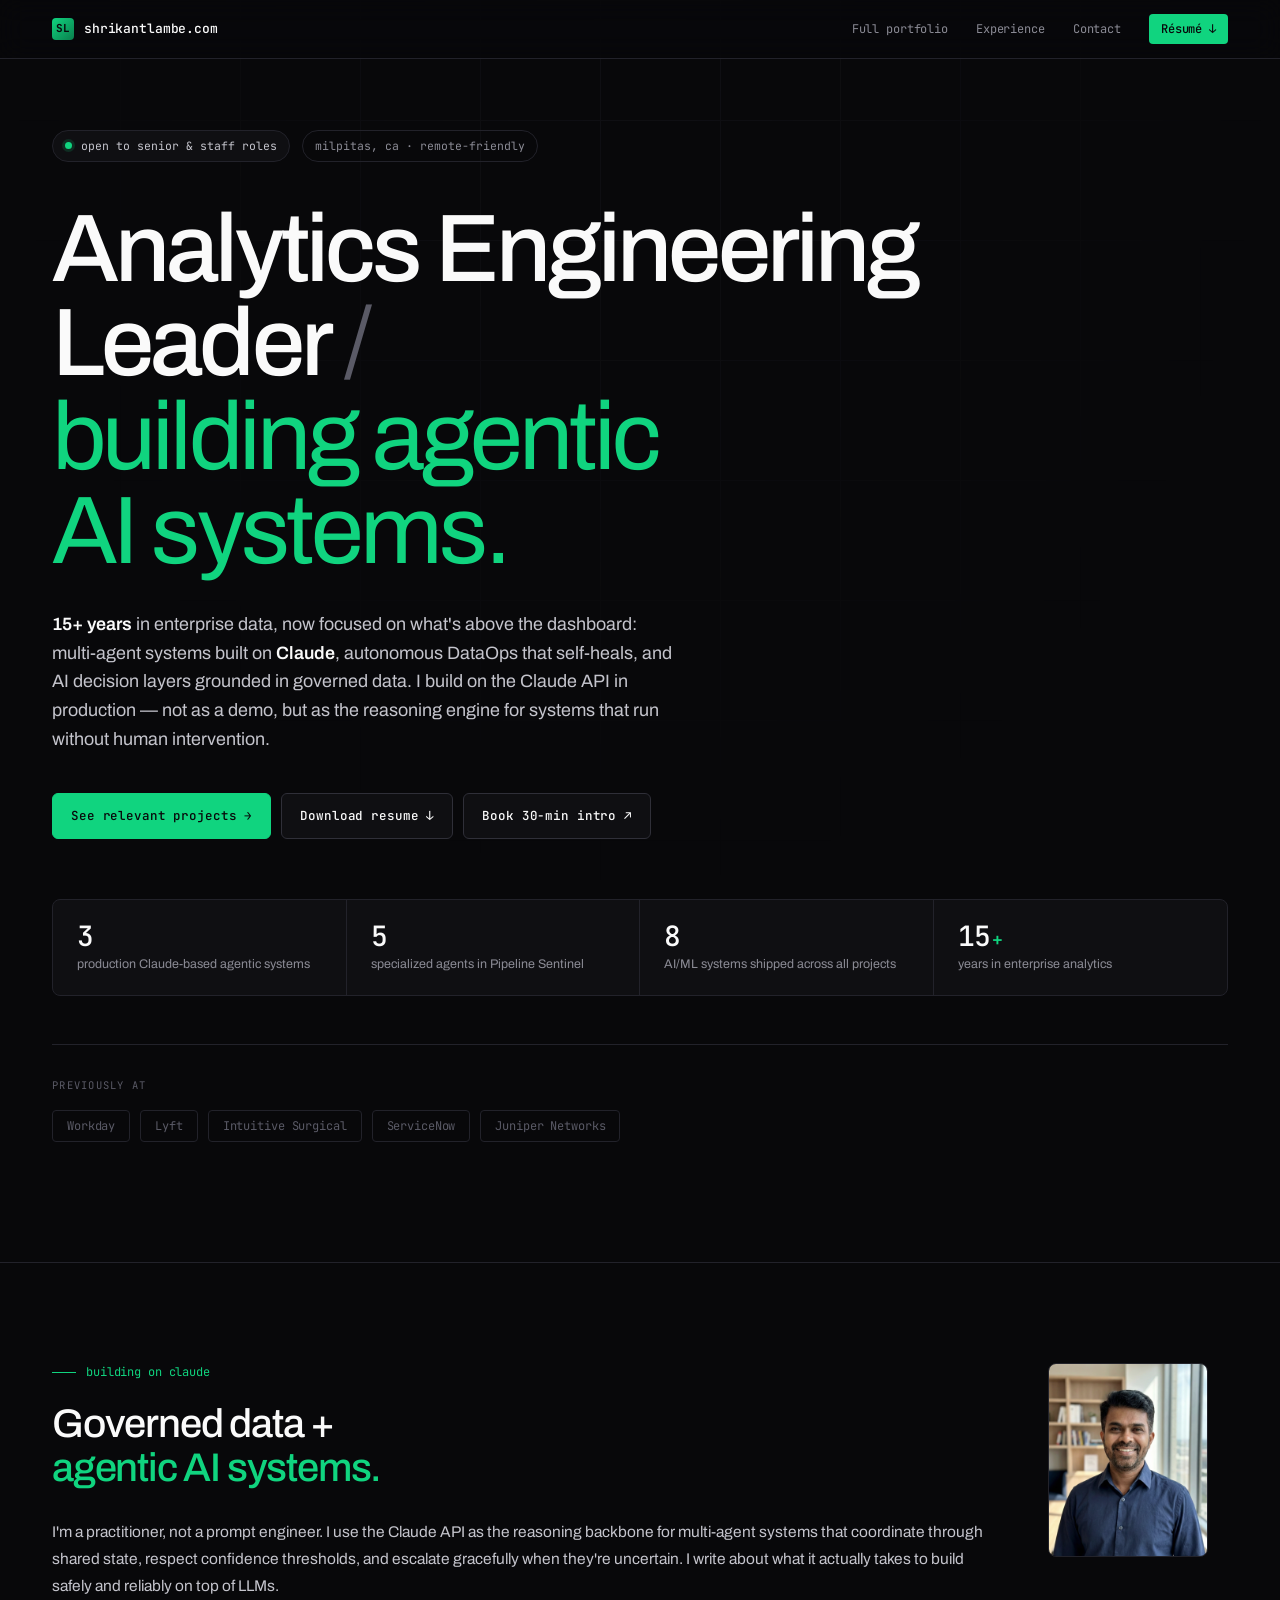
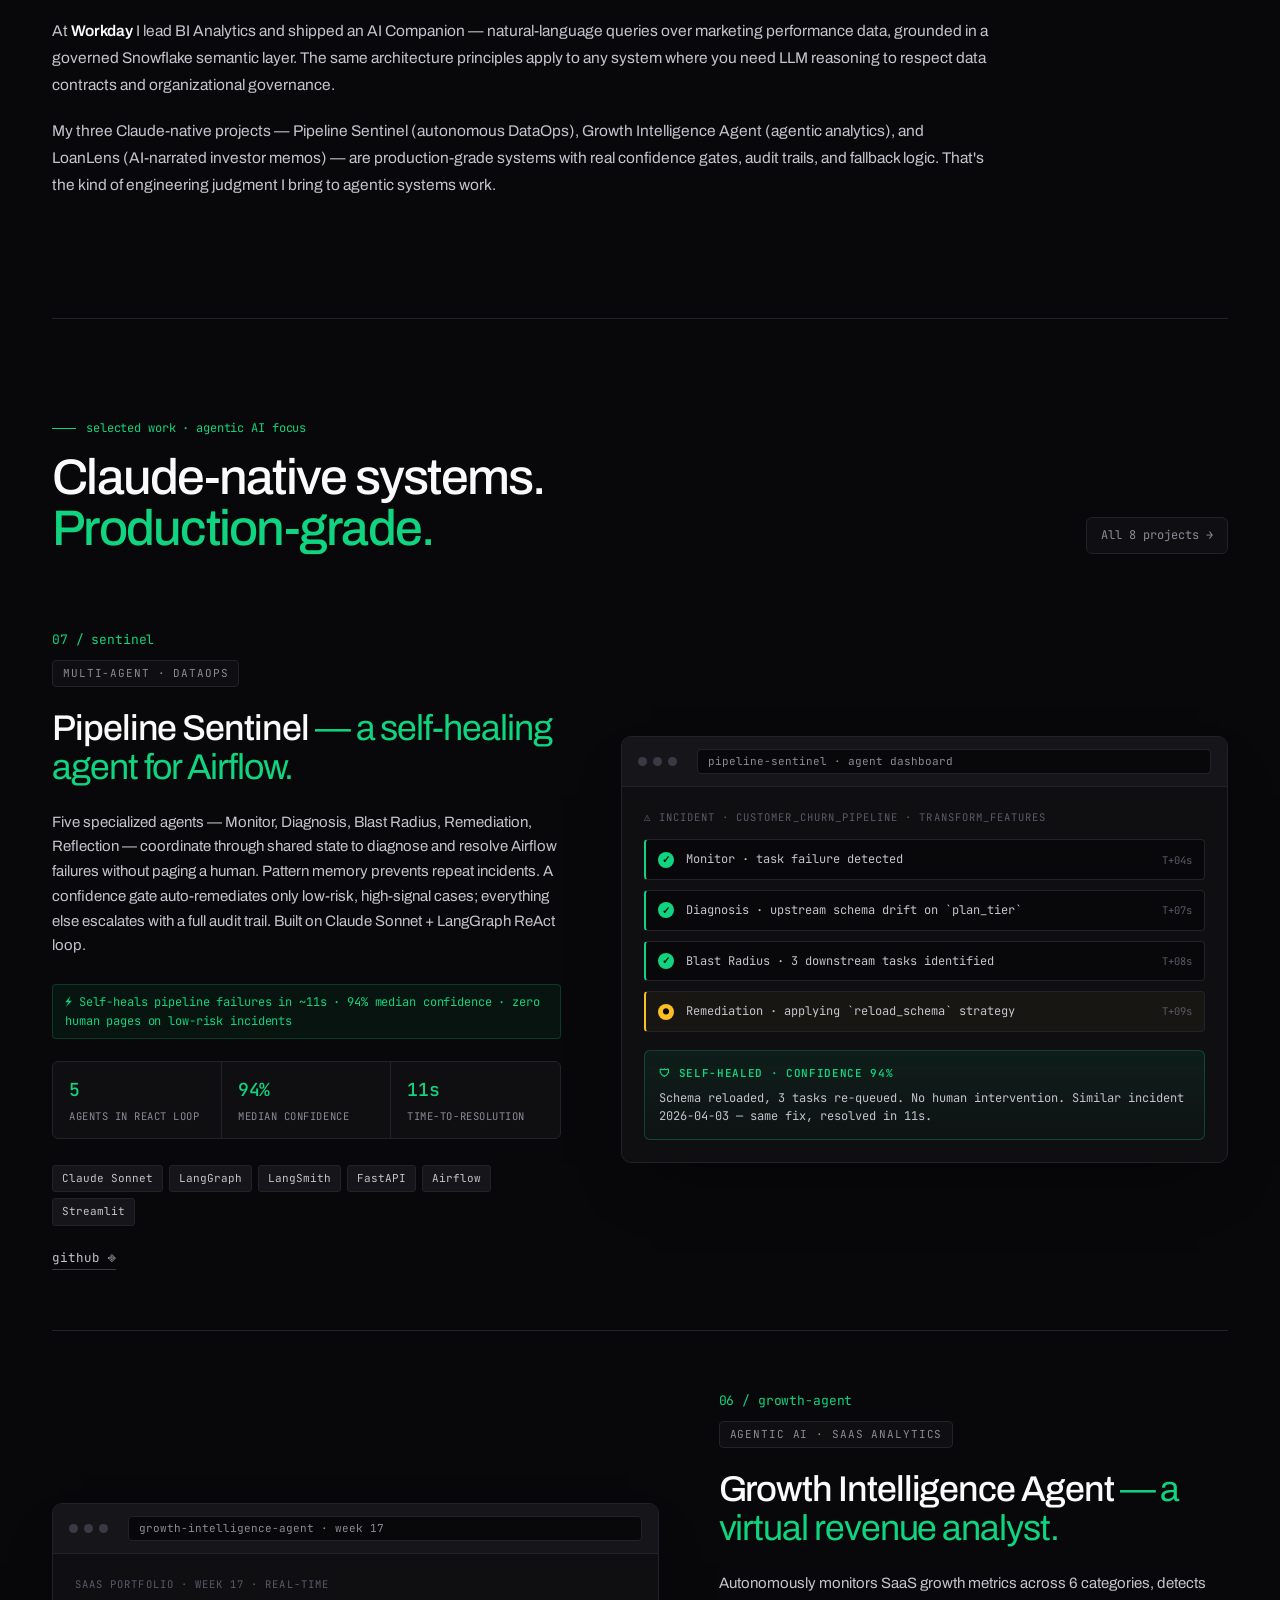
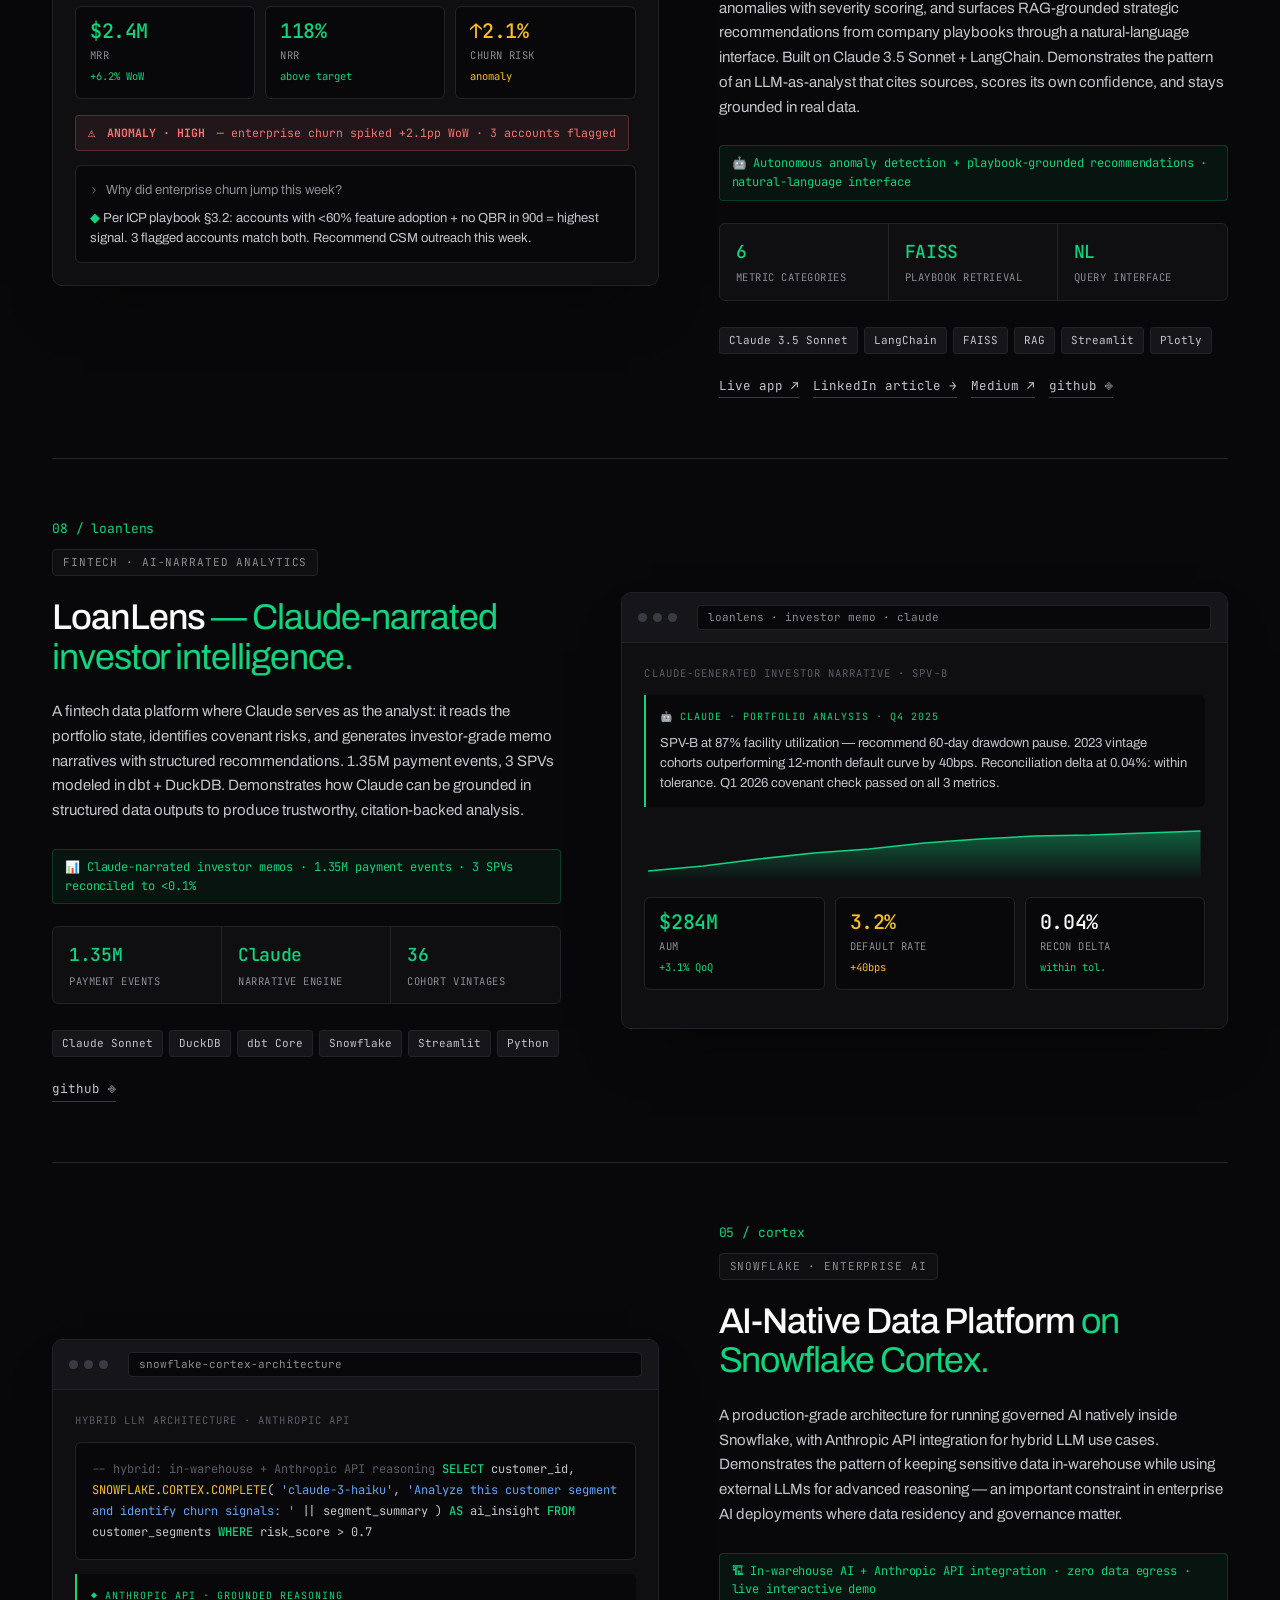
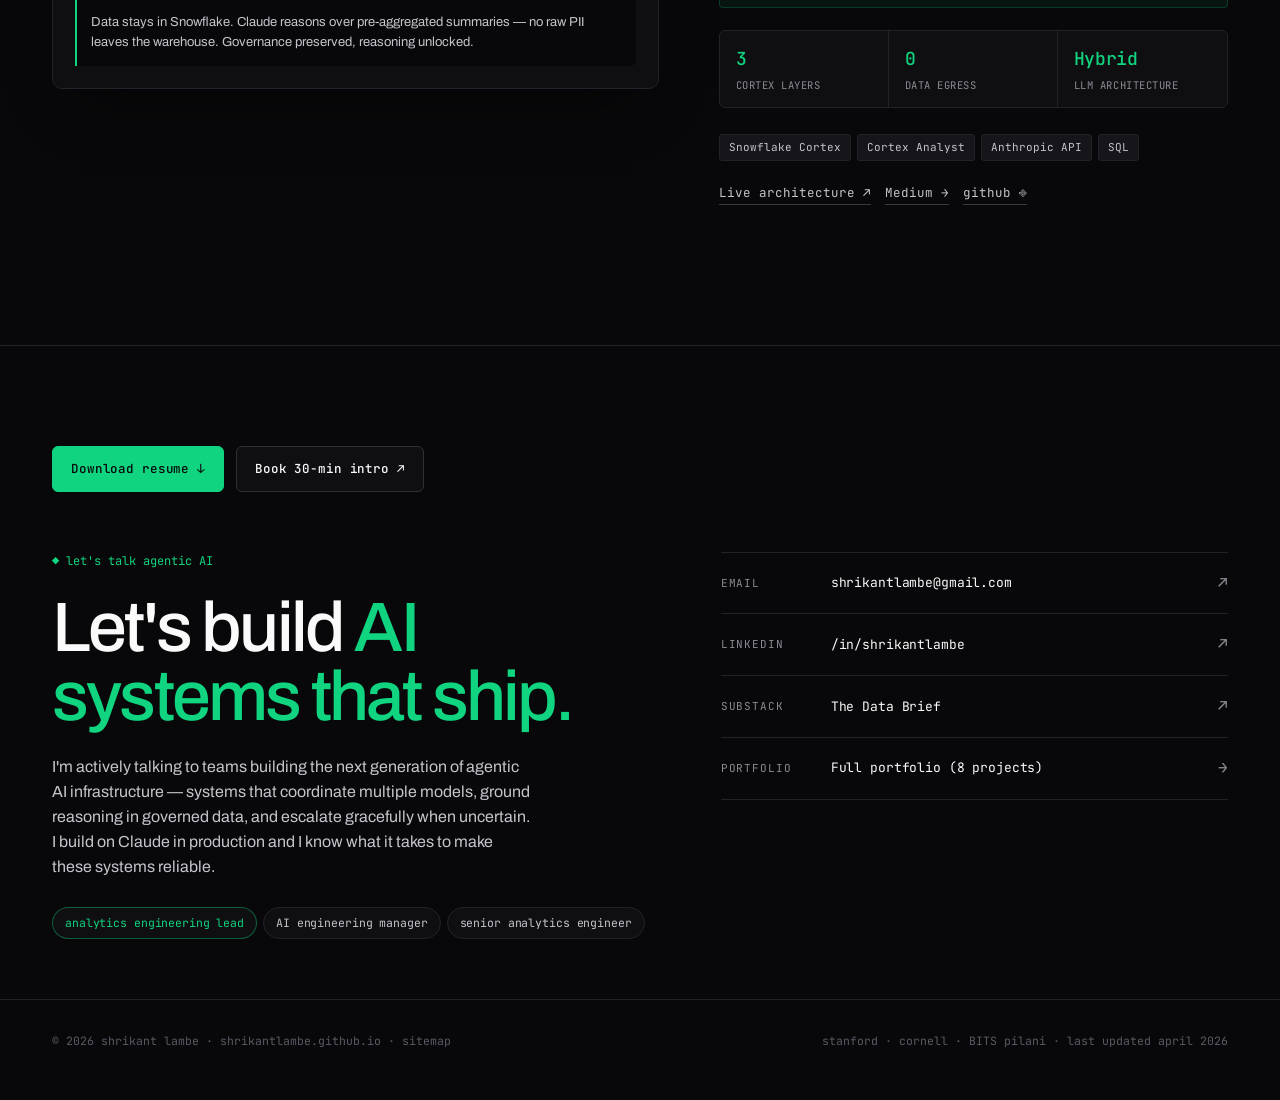
==== commit c2508949: "Install Vercel Web Analytics Integration Implemented Vercel Web Analytics for the static HTML5 portf" ====
--- a/for-apple.html
+++ b/for-apple.html
@@ -1,6 +1,14 @@
 <!doctype html>
 <html lang="en">
 <head>
+<!-- Google tag (gtag.js) -->
+<script async src="https://www.googletagmanager.com/gtag/js?id=G-89FHE2QN8M"></script>
+<script>
+  window.dataLayer = window.dataLayer || [];
+  function gtag(){dataLayer.push(arguments);}
+  gtag('js', new Date());
+  gtag('config', 'G-89FHE2QN8M');
+</script>
 <meta charset="utf-8" />
 <meta name="viewport" content="width=device-width, initial-scale=1" />
 <title>Shrikant Lambe · Agentic AI & Analytics Engineering</title>
@@ -346,5 +354,13 @@
   }, { threshold: 0.05 });
   document.querySelectorAll('.reveal').forEach(el => obs.observe(el));
 </script>
+
+<!-- Vercel Web Analytics -->
+<script>
+  window.va = window.va || function () { 
+    (window.vaq = window.vaq || []).push(arguments); 
+  };
+</script>
+<script defer src="/_vercel/insights/script.js"></script>
 </body>
 </html>
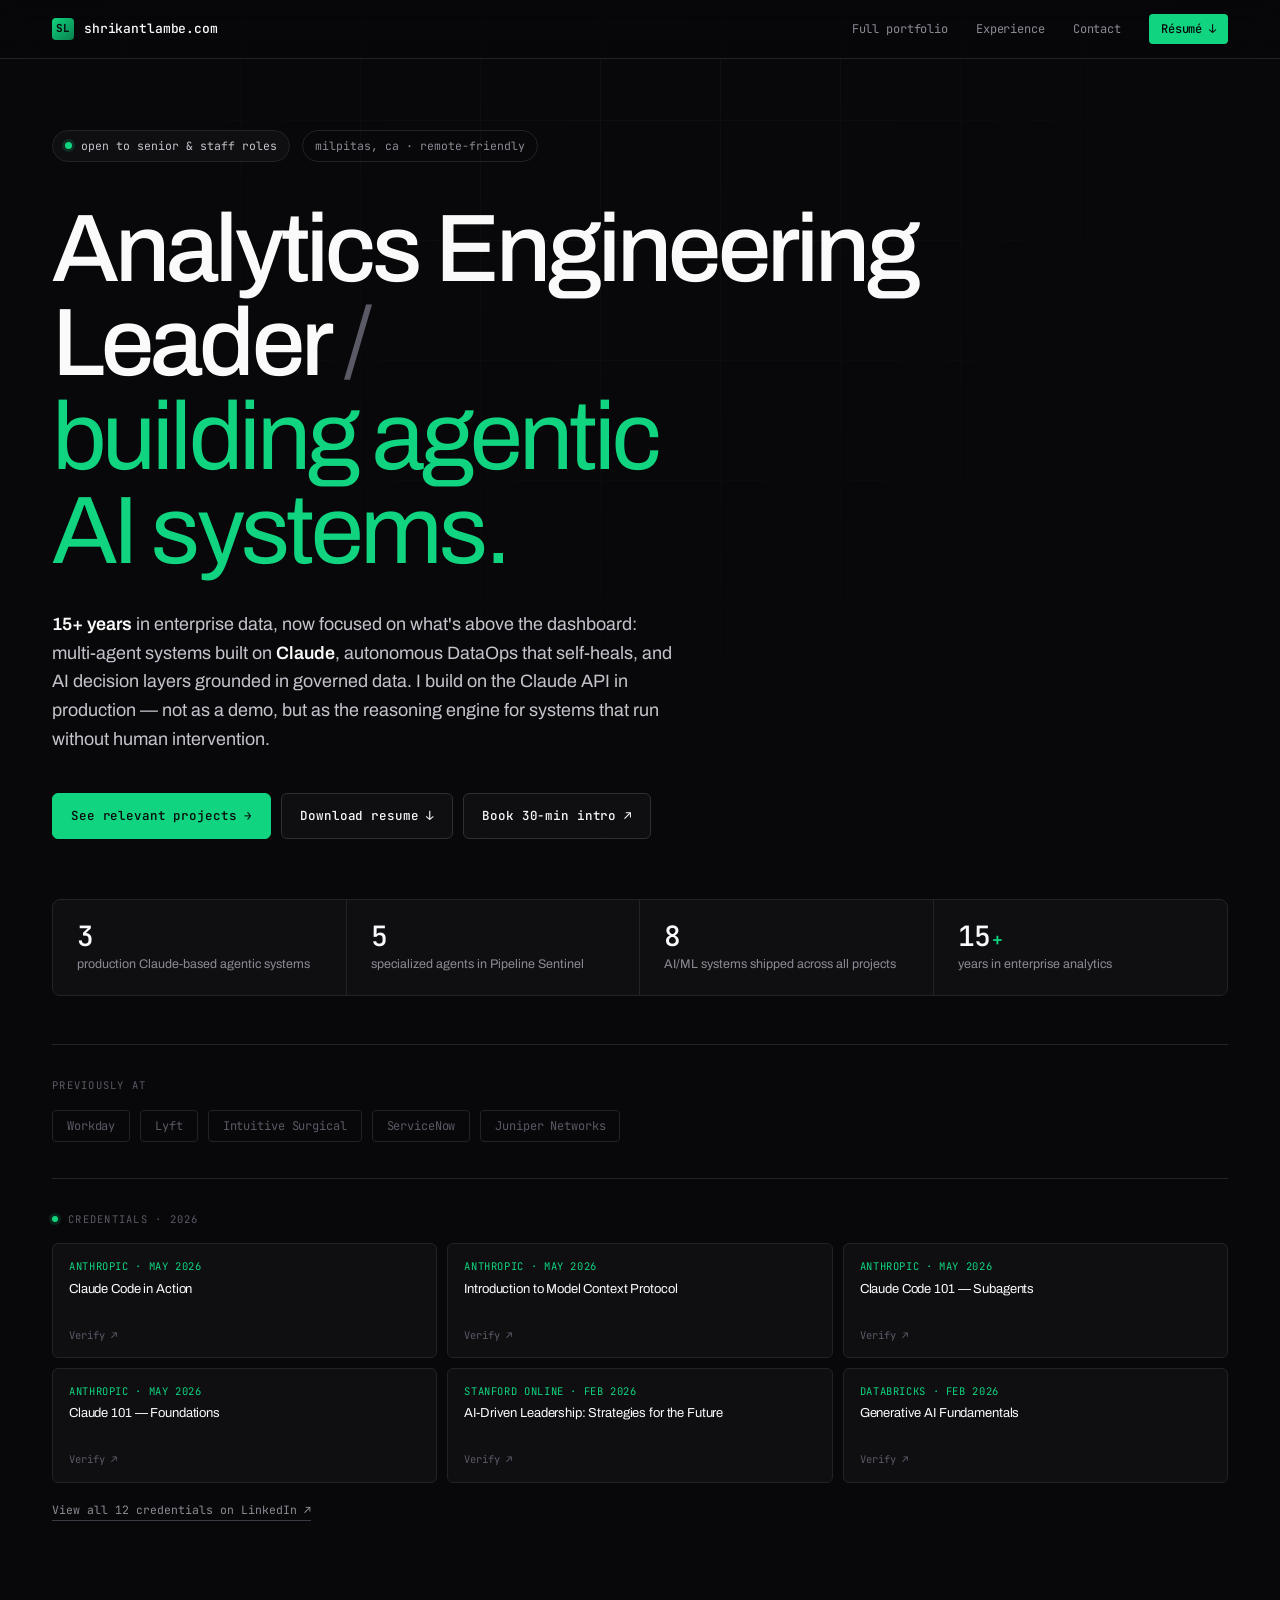
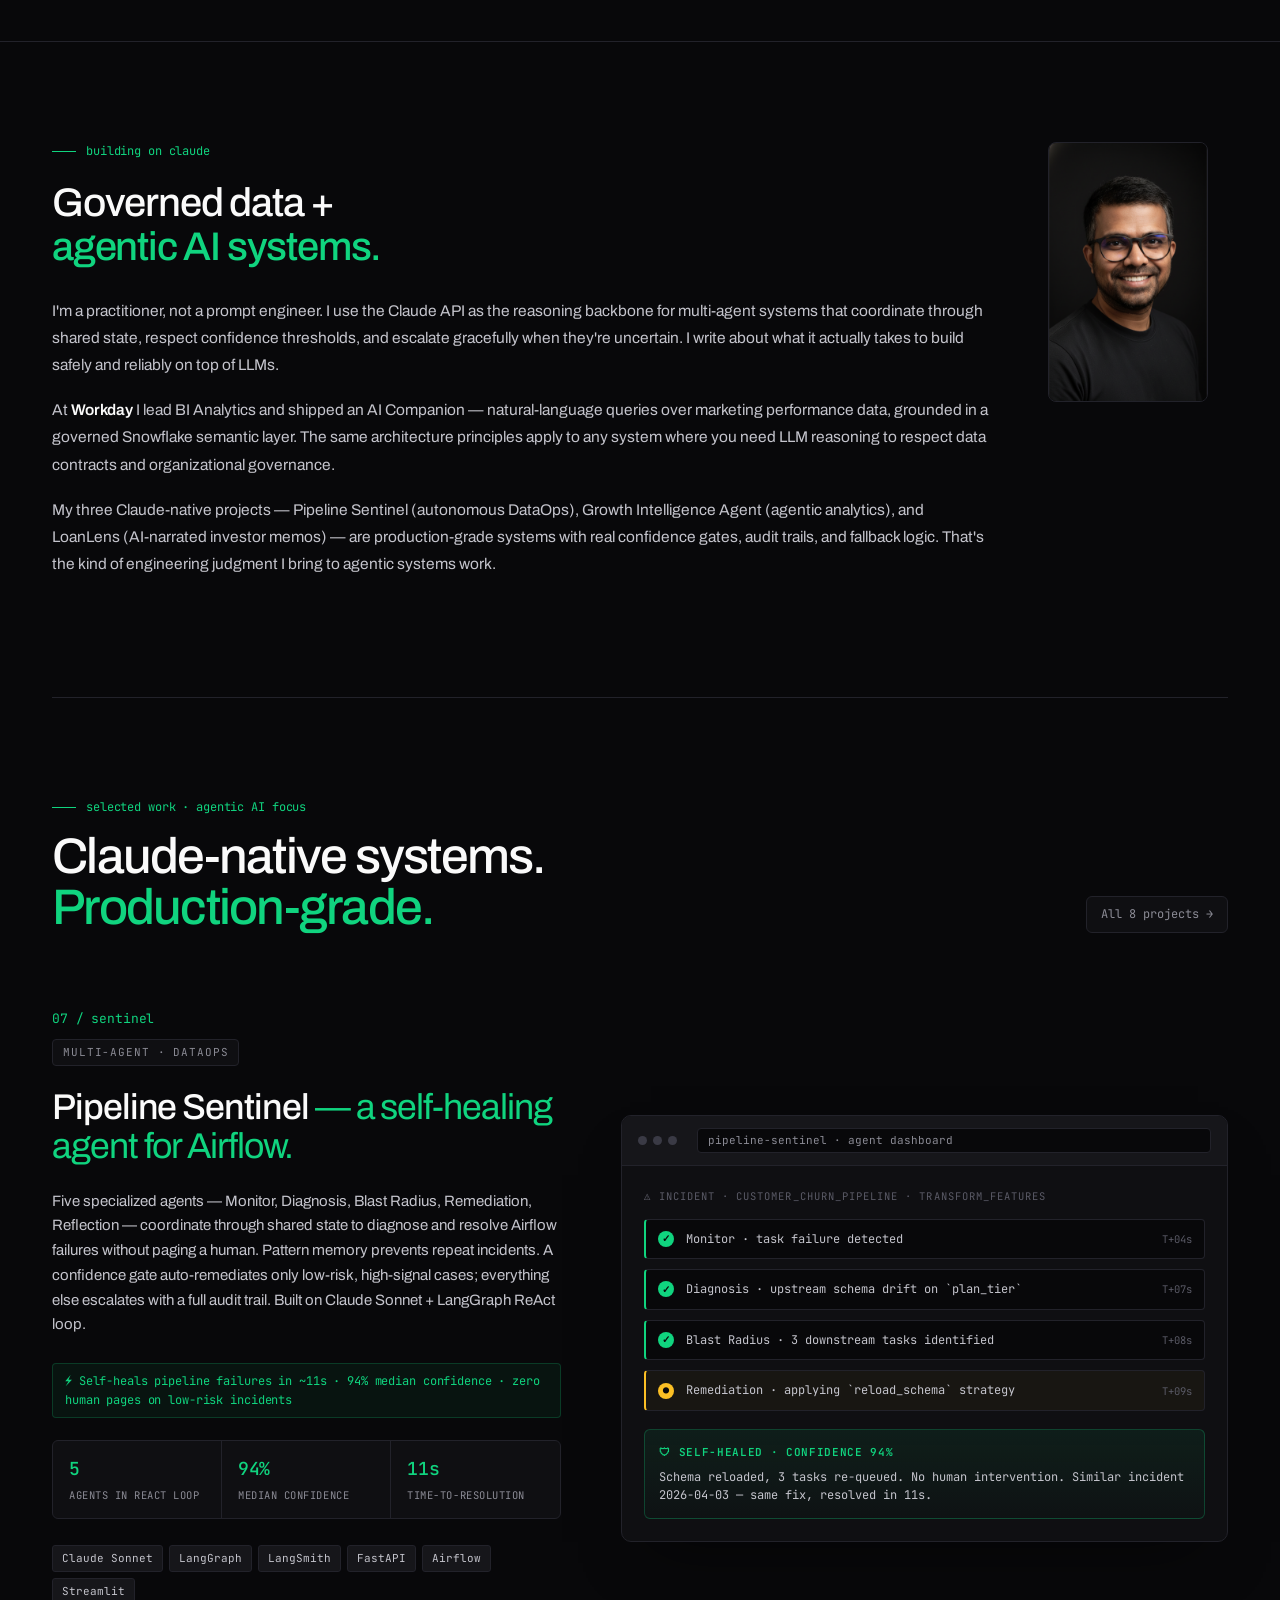
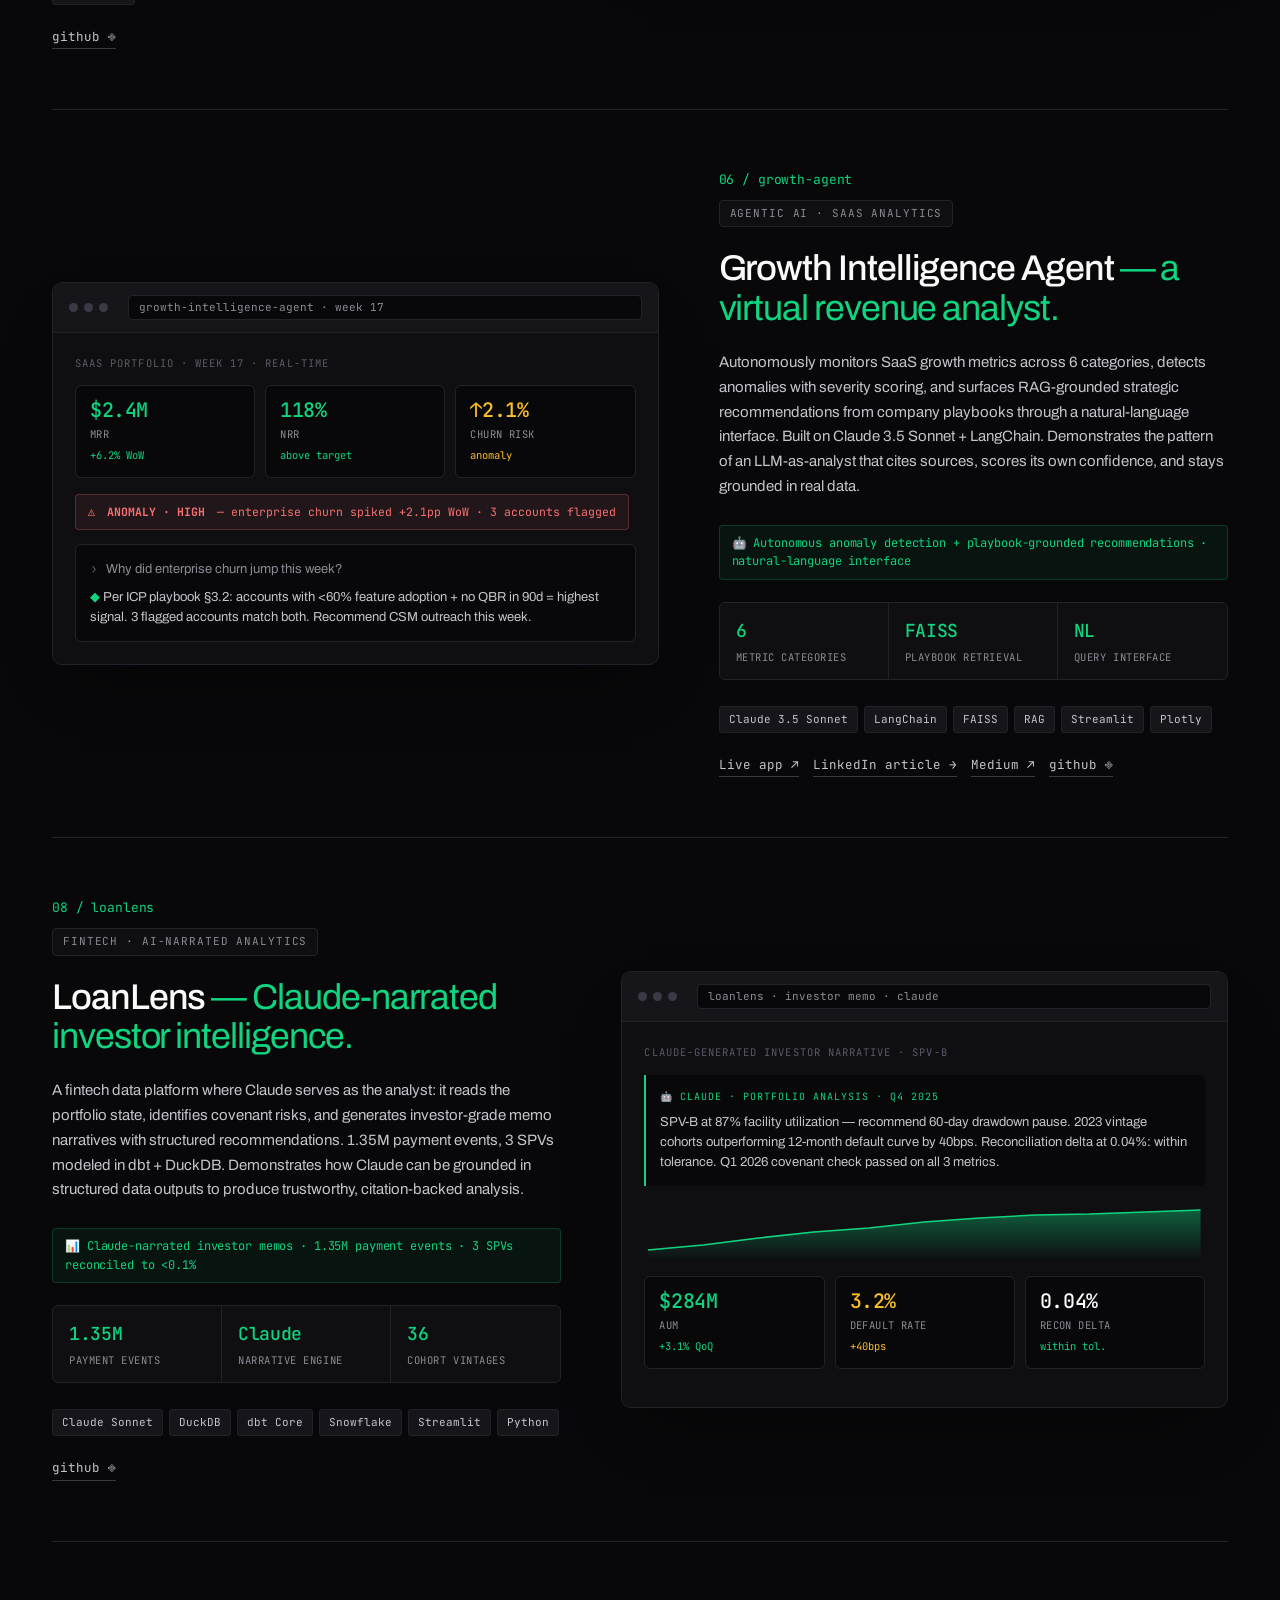
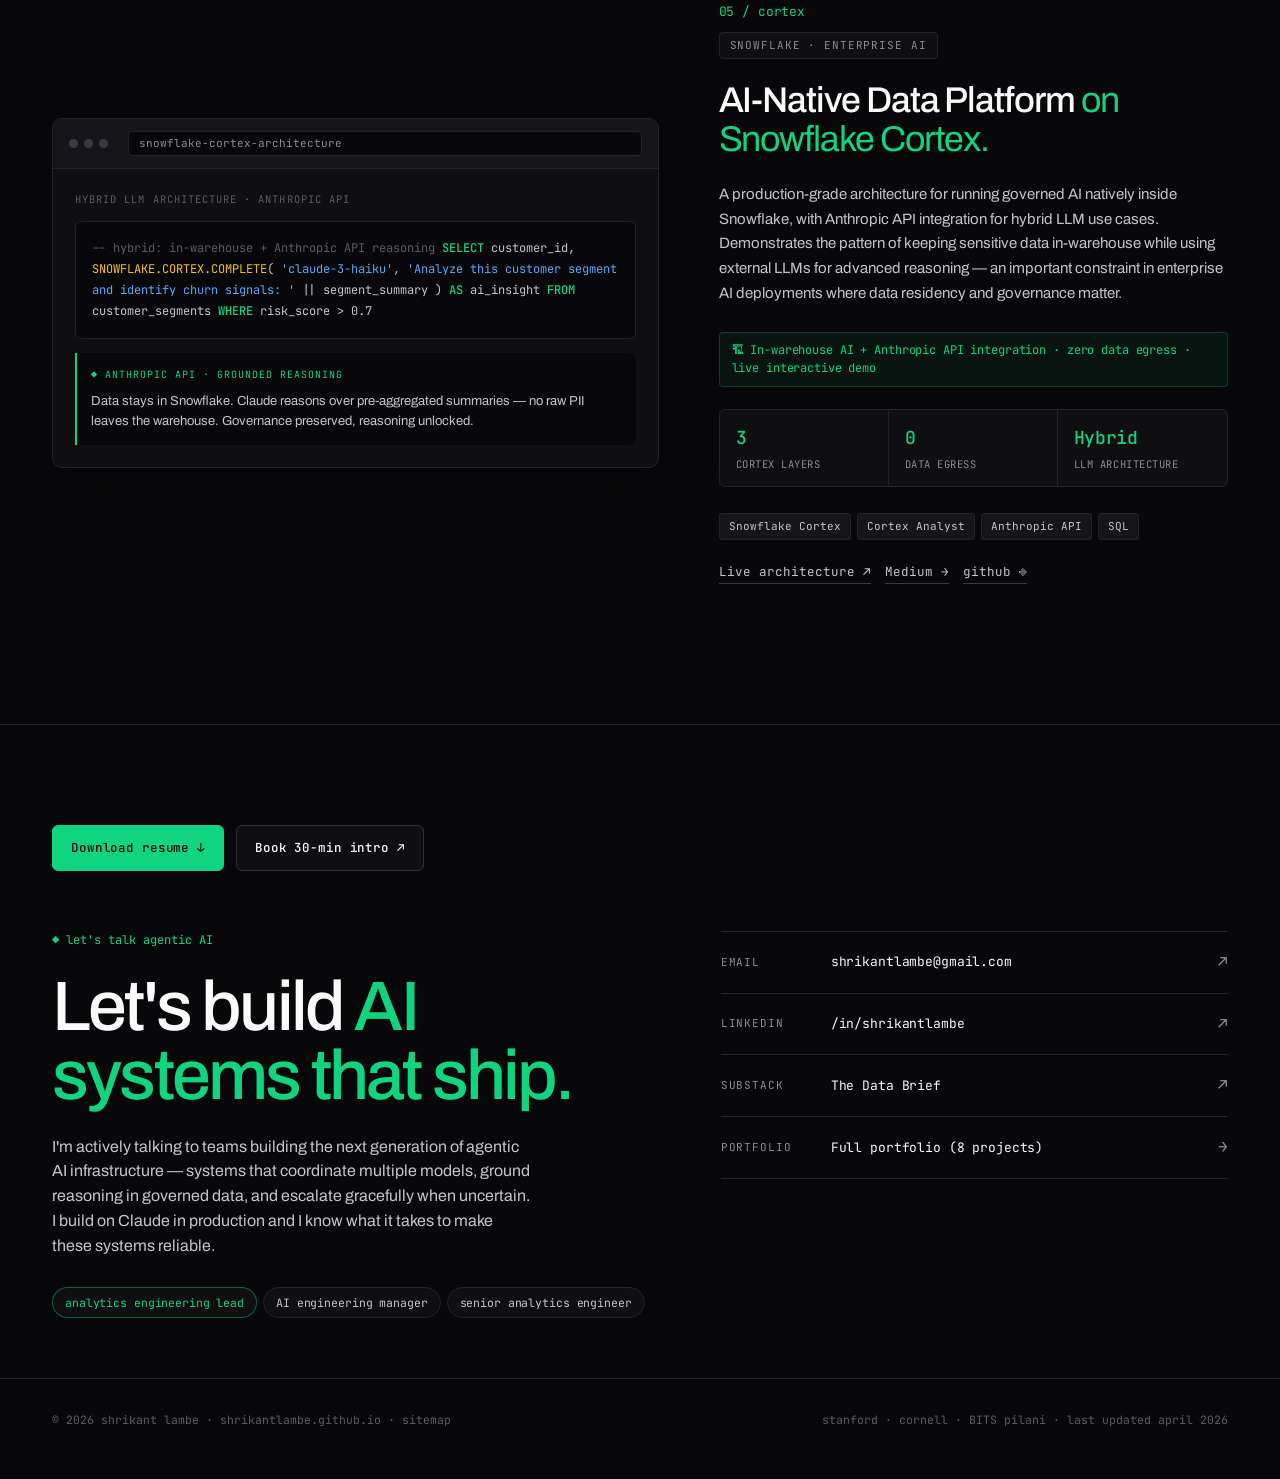
==== commit 657229ea: "Highlight credentials in hero, link Semantic Layer sub-site, repo housekeeping - Hero: add 6-card "C" ====
--- a/for-apple.html
+++ b/for-apple.html
@@ -9,6 +9,11 @@
   gtag('js', new Date());
   gtag('config', 'G-89FHE2QN8M');
 </script>
+<!-- Vercel Speed Insights -->
+<script>
+  window.si = window.si || function () { (window.siq = window.siq || []).push(arguments); };
+</script>
+<script defer src="/_vercel/speed-insights/script.js"></script>
 <meta charset="utf-8" />
 <meta name="viewport" content="width=device-width, initial-scale=1" />
 <title>Shrikant Lambe · Agentic AI & Analytics Engineering</title>
@@ -75,6 +80,42 @@
         <span class="prev-at-logo">Juniper Networks</span>
       </div>
     </div>
+    <div class="credentials reveal">
+      <div class="credentials-label"><span class="ac-dot"></span> Credentials · 2026</div>
+      <div class="credentials-grid">
+        <a href="https://www.linkedin.com/in/shrikantlambe/details/certifications/" target="_blank" rel="noopener noreferrer" class="cred-card">
+          <div class="cred-issuer">Anthropic · May 2026</div>
+          <div class="cred-name">Claude Code in Action</div>
+          <div class="cred-verify">Verify ↗</div>
+        </a>
+        <a href="https://www.linkedin.com/in/shrikantlambe/details/certifications/" target="_blank" rel="noopener noreferrer" class="cred-card">
+          <div class="cred-issuer">Anthropic · May 2026</div>
+          <div class="cred-name">Introduction to Model Context Protocol</div>
+          <div class="cred-verify">Verify ↗</div>
+        </a>
+        <a href="https://www.linkedin.com/in/shrikantlambe/details/certifications/" target="_blank" rel="noopener noreferrer" class="cred-card">
+          <div class="cred-issuer">Anthropic · May 2026</div>
+          <div class="cred-name">Claude Code 101 — Subagents</div>
+          <div class="cred-verify">Verify ↗</div>
+        </a>
+        <a href="https://www.linkedin.com/in/shrikantlambe/details/certifications/" target="_blank" rel="noopener noreferrer" class="cred-card">
+          <div class="cred-issuer">Anthropic · May 2026</div>
+          <div class="cred-name">Claude 101 — Foundations</div>
+          <div class="cred-verify">Verify ↗</div>
+        </a>
+        <a href="https://www.linkedin.com/in/shrikantlambe/details/certifications/" target="_blank" rel="noopener noreferrer" class="cred-card">
+          <div class="cred-issuer">Stanford Online · Feb 2026</div>
+          <div class="cred-name">AI-Driven Leadership: Strategies for the Future</div>
+          <div class="cred-verify">Verify ↗</div>
+        </a>
+        <a href="https://www.linkedin.com/in/shrikantlambe/details/certifications/" target="_blank" rel="noopener noreferrer" class="cred-card">
+          <div class="cred-issuer">Databricks · Feb 2026</div>
+          <div class="cred-name">Generative AI Fundamentals</div>
+          <div class="cred-verify">Verify ↗</div>
+        </a>
+      </div>
+      <a href="https://www.linkedin.com/in/shrikantlambe/details/certifications/" target="_blank" rel="noopener noreferrer" class="creds-all">View all 12 credentials on LinkedIn ↗</a>
+    </div>
   </div>
 </section>
 
--- a/styles.css
+++ b/styles.css
@@ -85,6 +85,21 @@
 .prev-at-logos { display: flex; flex-wrap: wrap; gap: 10px; align-items: center; }
 .prev-at-logo { font-family: var(--mono); font-size: 12px; color: var(--fg-3); padding: 6px 14px; border: 1px solid var(--line); border-radius: 4px; letter-spacing: -0.01em; transition: color .2s, border-color .2s; }
 .prev-at-logo:hover { color: var(--fg-2); border-color: var(--line-1); }
+
+/* credentials strip */
+.credentials { margin-top: 36px; padding-top: 32px; border-top: 1px solid var(--line); }
+.credentials-label { font-family: var(--mono); font-size: 10.5px; color: var(--fg-3); letter-spacing: 0.12em; text-transform: uppercase; margin-bottom: 16px; display: flex; align-items: center; gap: 10px; }
+.credentials-label .ac-dot { width: 6px; height: 6px; border-radius: 50%; background: var(--accent); box-shadow: 0 0 0 3px var(--accent-glow); }
+.credentials-grid { display: grid; grid-template-columns: repeat(3, 1fr); gap: 10px; margin-bottom: 14px; }
+.cred-card { display: block; padding: 14px 16px; background: var(--bg-1); border: 1px solid var(--line); border-radius: 6px; transition: border-color .2s, transform .2s, background .2s; }
+.cred-card:hover { border-color: var(--accent); background: var(--bg-2); transform: translateY(-1px); }
+.cred-issuer { font-family: var(--mono); font-size: 10.5px; color: var(--accent); letter-spacing: 0.06em; text-transform: uppercase; margin-bottom: 6px; }
+.cred-name { font-size: 13px; color: var(--fg); line-height: 1.35; letter-spacing: -0.01em; margin-bottom: 10px; min-height: 36px; }
+.cred-verify { font-family: var(--mono); font-size: 10.5px; color: var(--fg-3); transition: color .2s; }
+.cred-card:hover .cred-verify { color: var(--accent); }
+.creds-all { display: inline-block; font-family: var(--mono); font-size: 11.5px; color: var(--fg-2); border-bottom: 1px solid var(--line-2); padding-bottom: 2px; transition: color .2s, border-color .2s; }
+.creds-all:hover { color: var(--accent); border-color: var(--accent); }
+@media (max-width: 720px) { .credentials-grid { grid-template-columns: 1fr; } }
 
 /* ---- ABOUT ---- */
 section.about { padding: 100px 0 80px; border-top: 1px solid var(--line); margin-top: 40px; }
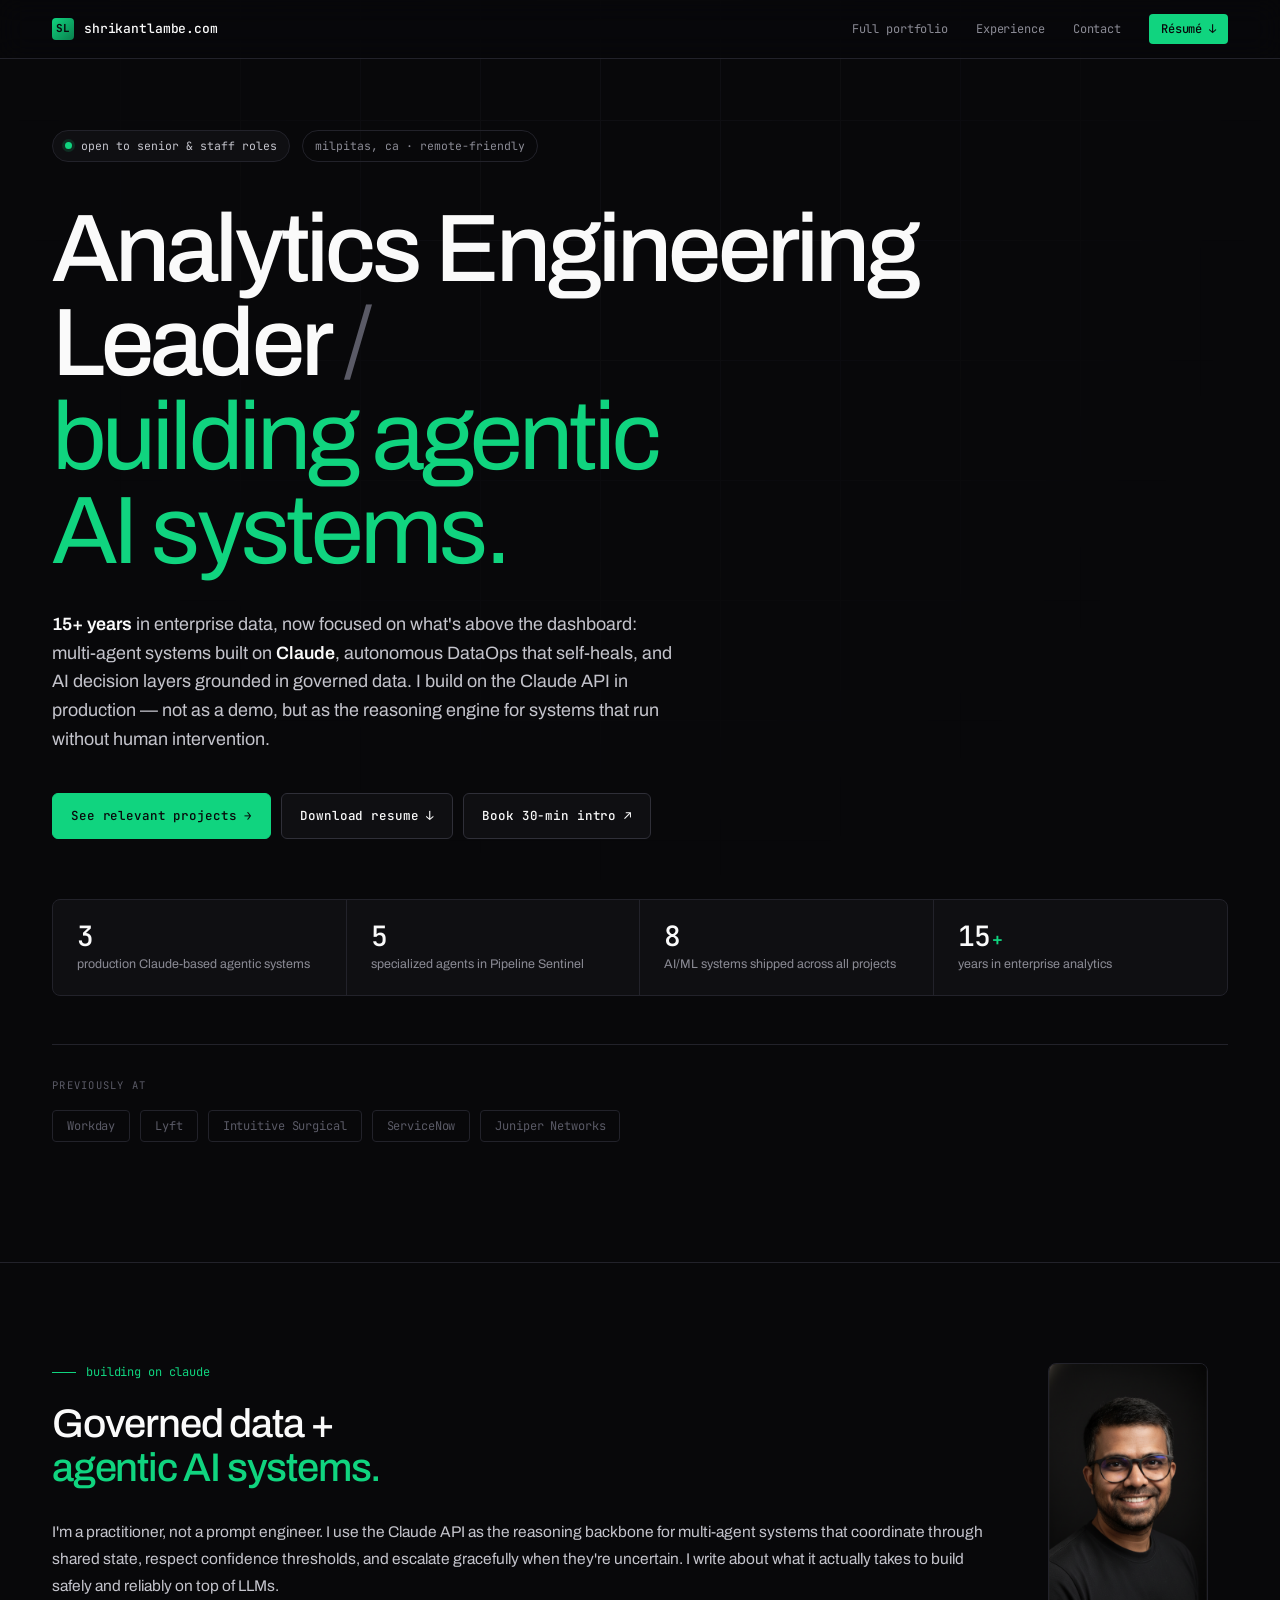
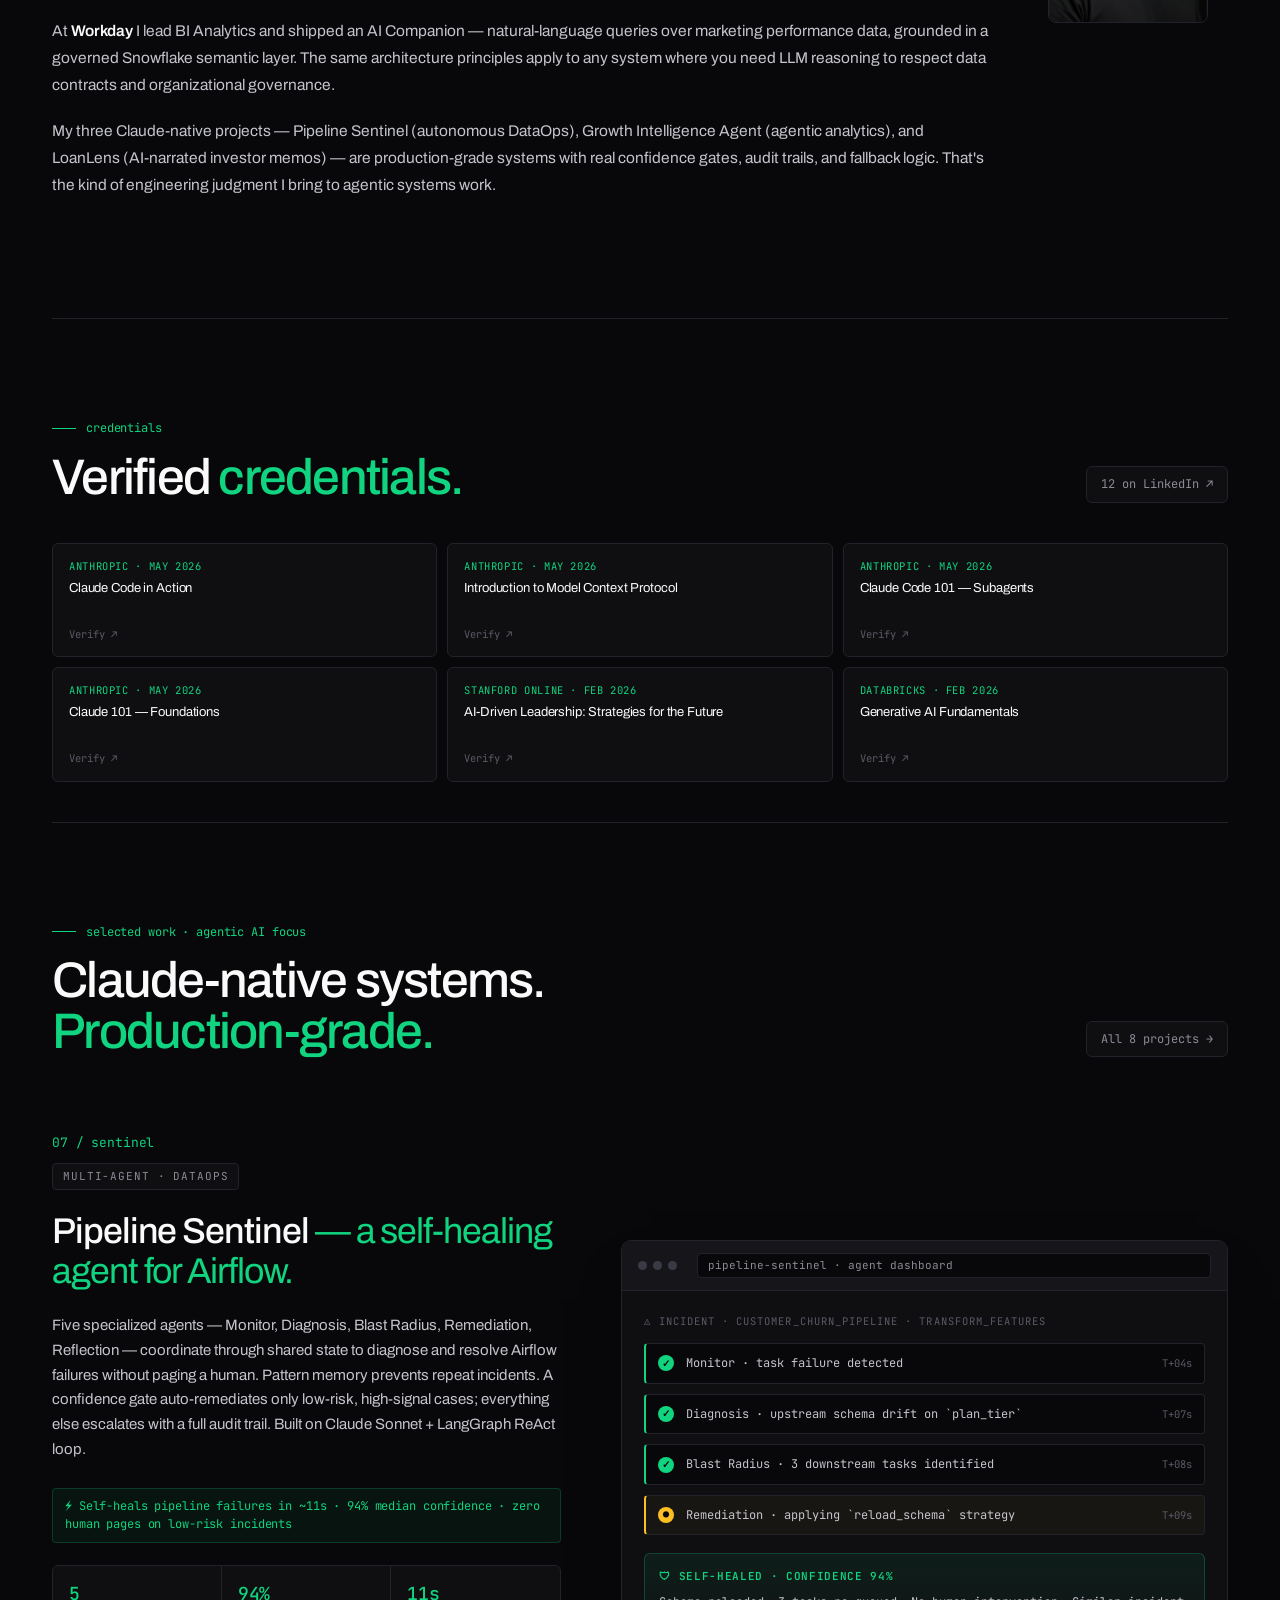
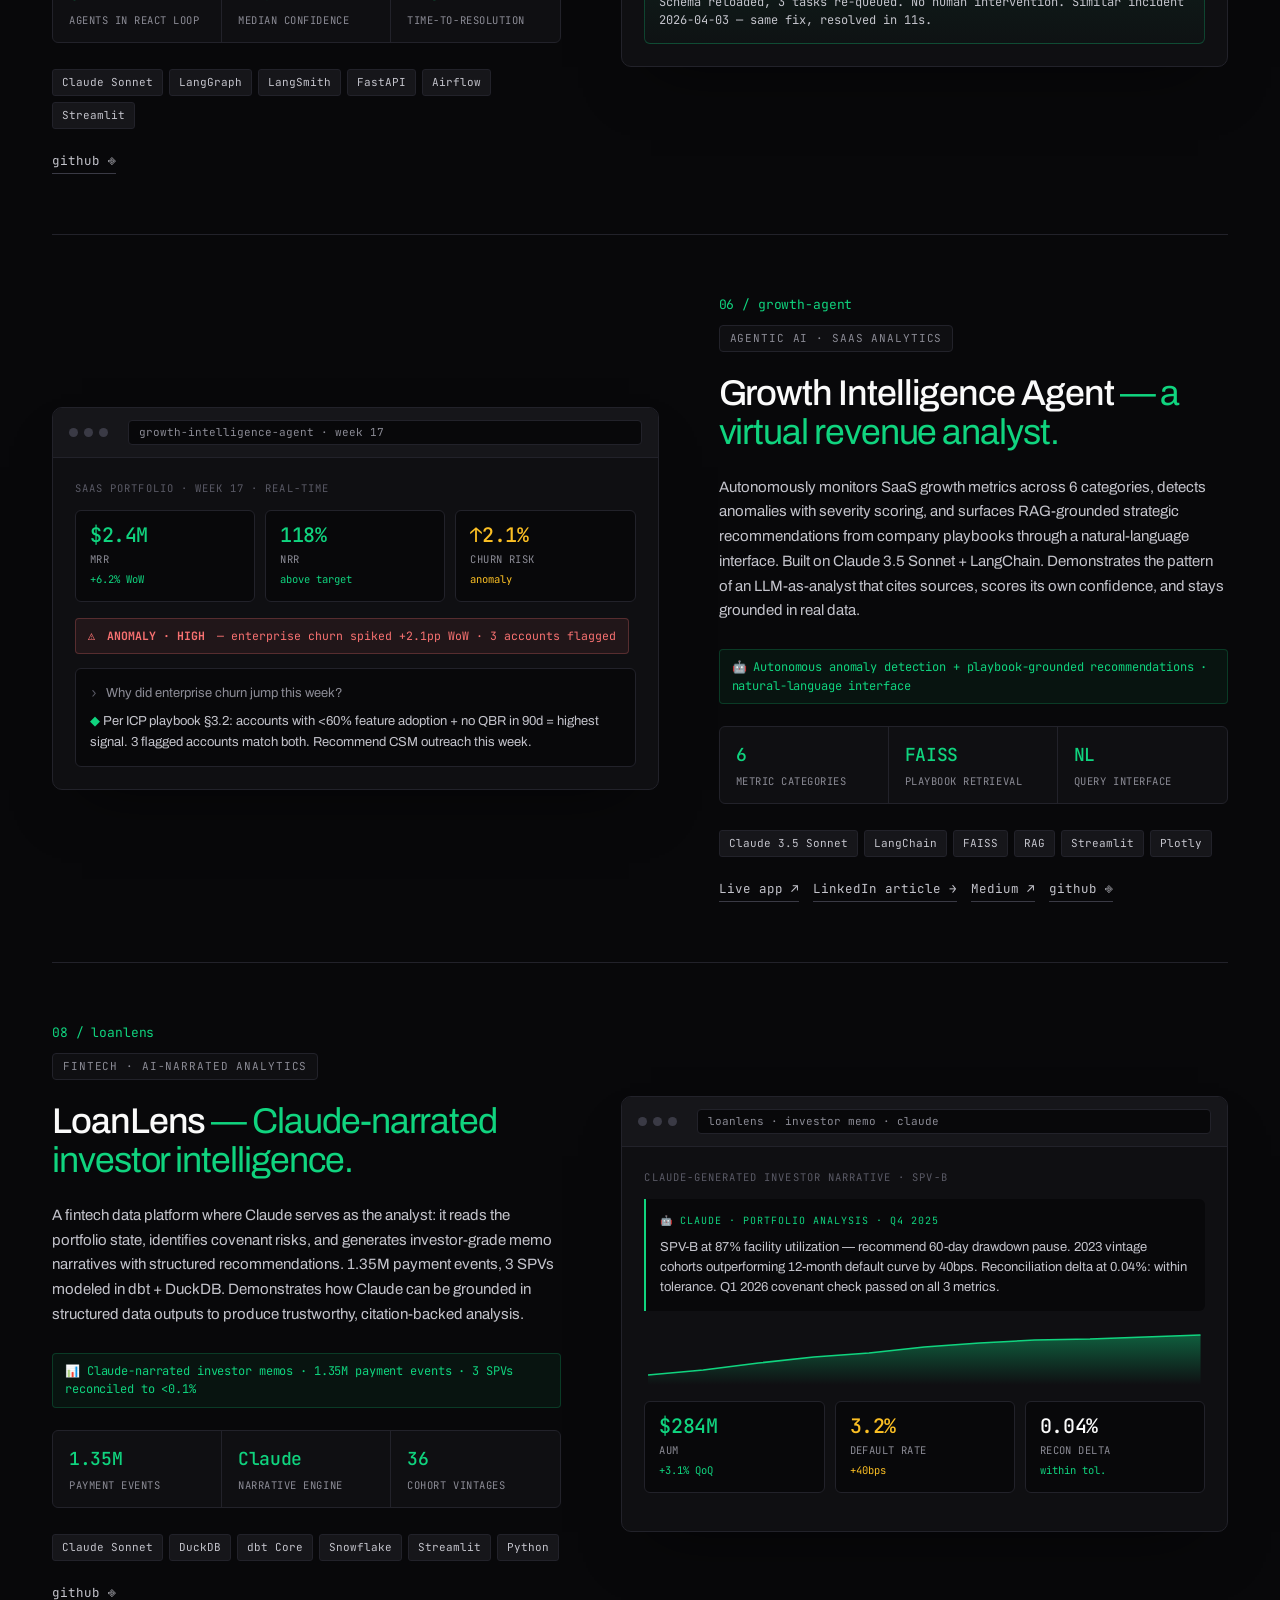
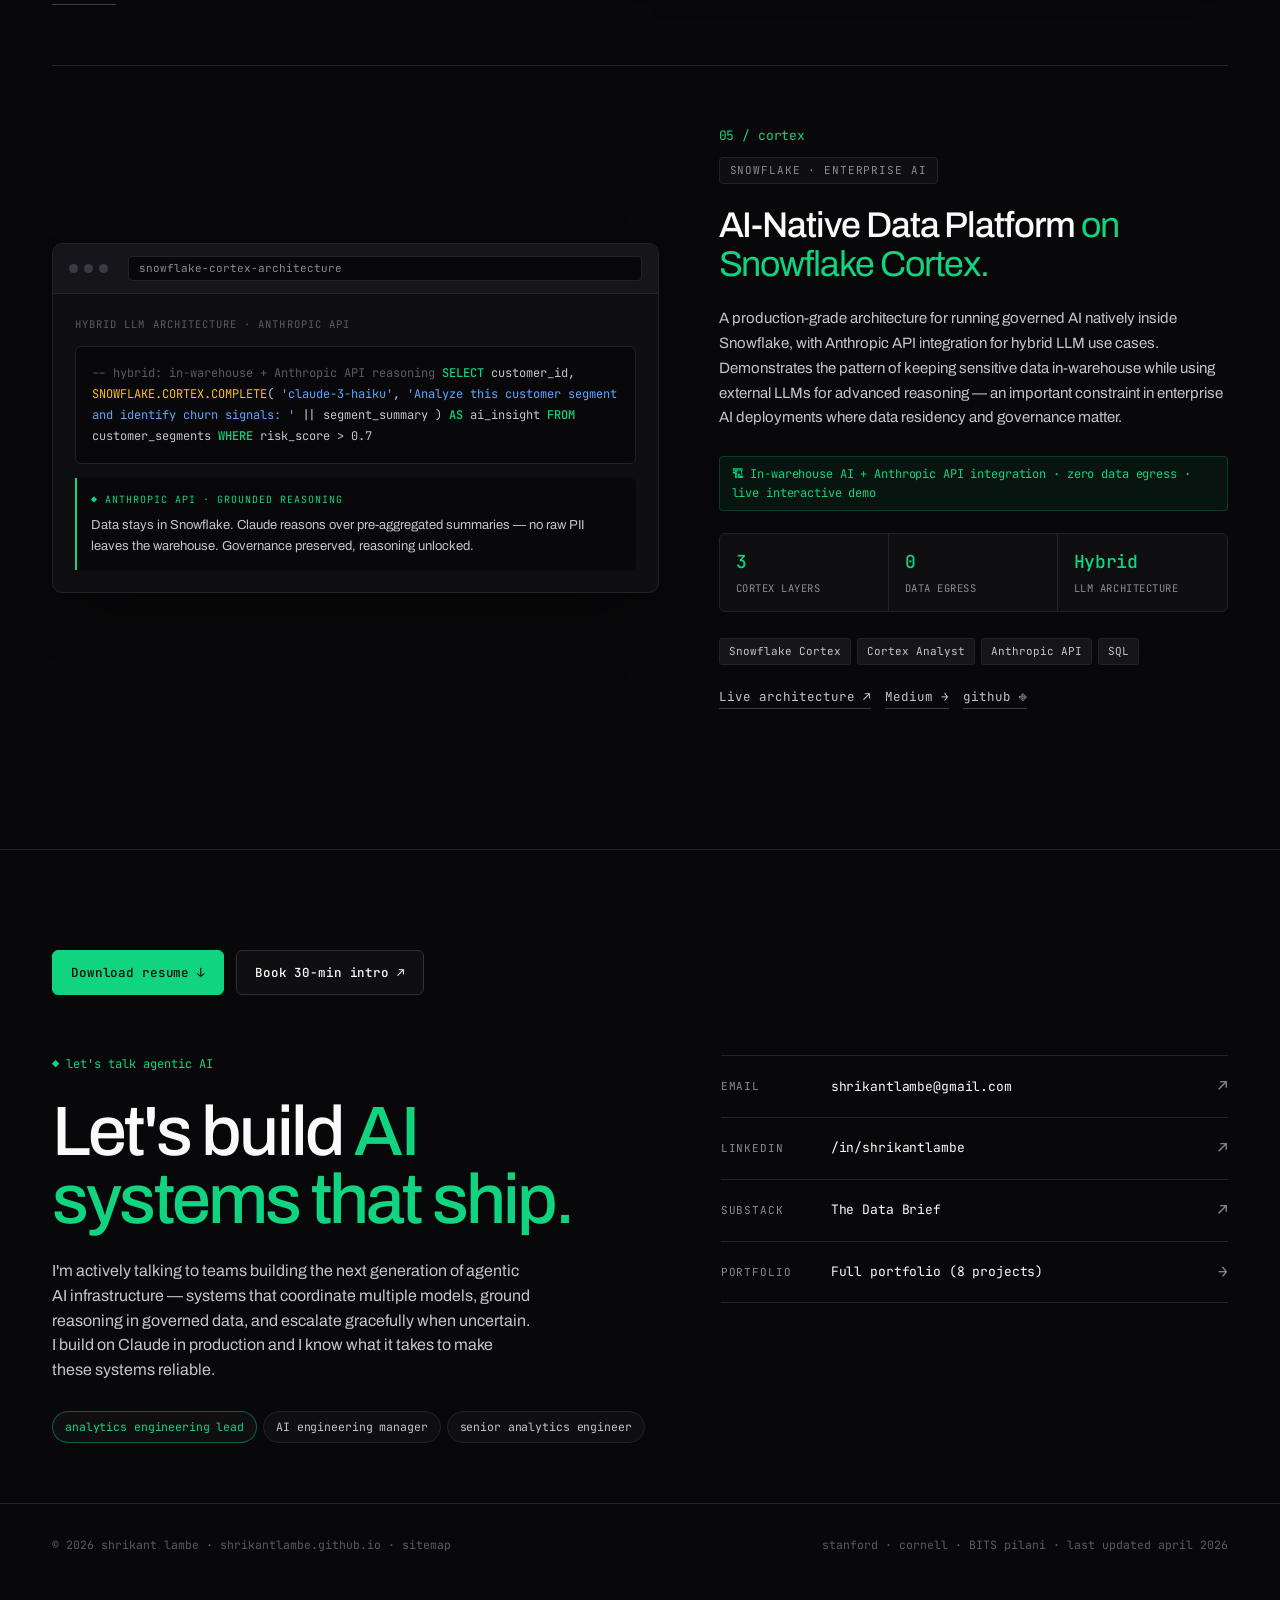
==== commit 2c801a43: "Move credentials into dedicated section; sync CLAUDE.md with current layout - Promote hero credentia" ====
--- a/for-apple.html
+++ b/for-apple.html
@@ -80,42 +80,6 @@
         <span class="prev-at-logo">Juniper Networks</span>
       </div>
     </div>
-    <div class="credentials reveal">
-      <div class="credentials-label"><span class="ac-dot"></span> Credentials · 2026</div>
-      <div class="credentials-grid">
-        <a href="https://www.linkedin.com/in/shrikantlambe/details/certifications/" target="_blank" rel="noopener noreferrer" class="cred-card">
-          <div class="cred-issuer">Anthropic · May 2026</div>
-          <div class="cred-name">Claude Code in Action</div>
-          <div class="cred-verify">Verify ↗</div>
-        </a>
-        <a href="https://www.linkedin.com/in/shrikantlambe/details/certifications/" target="_blank" rel="noopener noreferrer" class="cred-card">
-          <div class="cred-issuer">Anthropic · May 2026</div>
-          <div class="cred-name">Introduction to Model Context Protocol</div>
-          <div class="cred-verify">Verify ↗</div>
-        </a>
-        <a href="https://www.linkedin.com/in/shrikantlambe/details/certifications/" target="_blank" rel="noopener noreferrer" class="cred-card">
-          <div class="cred-issuer">Anthropic · May 2026</div>
-          <div class="cred-name">Claude Code 101 — Subagents</div>
-          <div class="cred-verify">Verify ↗</div>
-        </a>
-        <a href="https://www.linkedin.com/in/shrikantlambe/details/certifications/" target="_blank" rel="noopener noreferrer" class="cred-card">
-          <div class="cred-issuer">Anthropic · May 2026</div>
-          <div class="cred-name">Claude 101 — Foundations</div>
-          <div class="cred-verify">Verify ↗</div>
-        </a>
-        <a href="https://www.linkedin.com/in/shrikantlambe/details/certifications/" target="_blank" rel="noopener noreferrer" class="cred-card">
-          <div class="cred-issuer">Stanford Online · Feb 2026</div>
-          <div class="cred-name">AI-Driven Leadership: Strategies for the Future</div>
-          <div class="cred-verify">Verify ↗</div>
-        </a>
-        <a href="https://www.linkedin.com/in/shrikantlambe/details/certifications/" target="_blank" rel="noopener noreferrer" class="cred-card">
-          <div class="cred-issuer">Databricks · Feb 2026</div>
-          <div class="cred-name">Generative AI Fundamentals</div>
-          <div class="cred-verify">Verify ↗</div>
-        </a>
-      </div>
-      <a href="https://www.linkedin.com/in/shrikantlambe/details/certifications/" target="_blank" rel="noopener noreferrer" class="creds-all">View all 12 credentials on LinkedIn ↗</a>
-    </div>
   </div>
 </section>
 
@@ -135,6 +99,51 @@
       <div class="about-photo">
         <img src="profile-sm.png" alt="Shrikant Lambe" width="160" loading="lazy" />
       </div>
+    </div>
+  </div>
+</section>
+
+<!-- CREDENTIALS -->
+<section id="credentials">
+  <div class="wrap">
+    <div class="sec-head reveal">
+      <div class="left">
+        <div class="label">credentials</div>
+        <h2>Verified <span class="ac">credentials.</span></h2>
+      </div>
+      <a href="https://www.linkedin.com/in/shrikantlambe/details/certifications/" target="_blank" rel="noopener noreferrer" class="count">12 on LinkedIn ↗</a>
+    </div>
+    <div class="credentials-grid reveal">
+      <a href="https://www.linkedin.com/in/shrikantlambe/details/certifications/" target="_blank" rel="noopener noreferrer" class="cred-card">
+        <div class="cred-issuer">Anthropic · May 2026</div>
+        <div class="cred-name">Claude Code in Action</div>
+        <div class="cred-verify">Verify ↗</div>
+      </a>
+      <a href="https://www.linkedin.com/in/shrikantlambe/details/certifications/" target="_blank" rel="noopener noreferrer" class="cred-card">
+        <div class="cred-issuer">Anthropic · May 2026</div>
+        <div class="cred-name">Introduction to Model Context Protocol</div>
+        <div class="cred-verify">Verify ↗</div>
+      </a>
+      <a href="https://www.linkedin.com/in/shrikantlambe/details/certifications/" target="_blank" rel="noopener noreferrer" class="cred-card">
+        <div class="cred-issuer">Anthropic · May 2026</div>
+        <div class="cred-name">Claude Code 101 — Subagents</div>
+        <div class="cred-verify">Verify ↗</div>
+      </a>
+      <a href="https://www.linkedin.com/in/shrikantlambe/details/certifications/" target="_blank" rel="noopener noreferrer" class="cred-card">
+        <div class="cred-issuer">Anthropic · May 2026</div>
+        <div class="cred-name">Claude 101 — Foundations</div>
+        <div class="cred-verify">Verify ↗</div>
+      </a>
+      <a href="https://www.linkedin.com/in/shrikantlambe/details/certifications/" target="_blank" rel="noopener noreferrer" class="cred-card">
+        <div class="cred-issuer">Stanford Online · Feb 2026</div>
+        <div class="cred-name">AI-Driven Leadership: Strategies for the Future</div>
+        <div class="cred-verify">Verify ↗</div>
+      </a>
+      <a href="https://www.linkedin.com/in/shrikantlambe/details/certifications/" target="_blank" rel="noopener noreferrer" class="cred-card">
+        <div class="cred-issuer">Databricks · Feb 2026</div>
+        <div class="cred-name">Generative AI Fundamentals</div>
+        <div class="cred-verify">Verify ↗</div>
+      </a>
     </div>
   </div>
 </section>
--- a/styles.css
+++ b/styles.css
@@ -86,19 +86,16 @@
 .prev-at-logo { font-family: var(--mono); font-size: 12px; color: var(--fg-3); padding: 6px 14px; border: 1px solid var(--line); border-radius: 4px; letter-spacing: -0.01em; transition: color .2s, border-color .2s; }
 .prev-at-logo:hover { color: var(--fg-2); border-color: var(--line-1); }
 
-/* credentials strip */
-.credentials { margin-top: 36px; padding-top: 32px; border-top: 1px solid var(--line); }
-.credentials-label { font-family: var(--mono); font-size: 10.5px; color: var(--fg-3); letter-spacing: 0.12em; text-transform: uppercase; margin-bottom: 16px; display: flex; align-items: center; gap: 10px; }
-.credentials-label .ac-dot { width: 6px; height: 6px; border-radius: 50%; background: var(--accent); box-shadow: 0 0 0 3px var(--accent-glow); }
-.credentials-grid { display: grid; grid-template-columns: repeat(3, 1fr); gap: 10px; margin-bottom: 14px; }
+/* credentials section */
+.credentials-grid { display: grid; grid-template-columns: repeat(3, 1fr); gap: 10px; }
 .cred-card { display: block; padding: 14px 16px; background: var(--bg-1); border: 1px solid var(--line); border-radius: 6px; transition: border-color .2s, transform .2s, background .2s; }
 .cred-card:hover { border-color: var(--accent); background: var(--bg-2); transform: translateY(-1px); }
 .cred-issuer { font-family: var(--mono); font-size: 10.5px; color: var(--accent); letter-spacing: 0.06em; text-transform: uppercase; margin-bottom: 6px; }
 .cred-name { font-size: 13px; color: var(--fg); line-height: 1.35; letter-spacing: -0.01em; margin-bottom: 10px; min-height: 36px; }
 .cred-verify { font-family: var(--mono); font-size: 10.5px; color: var(--fg-3); transition: color .2s; }
 .cred-card:hover .cred-verify { color: var(--accent); }
-.creds-all { display: inline-block; font-family: var(--mono); font-size: 11.5px; color: var(--fg-2); border-bottom: 1px solid var(--line-2); padding-bottom: 2px; transition: color .2s, border-color .2s; }
-.creds-all:hover { color: var(--accent); border-color: var(--accent); }
+a.count { text-decoration: none; transition: color .2s, border-color .2s, background .2s; }
+a.count:hover { color: var(--accent); border-color: var(--accent); background: var(--bg-2); }
 @media (max-width: 720px) { .credentials-grid { grid-template-columns: 1fr; } }
 
 /* ---- ABOUT ---- */
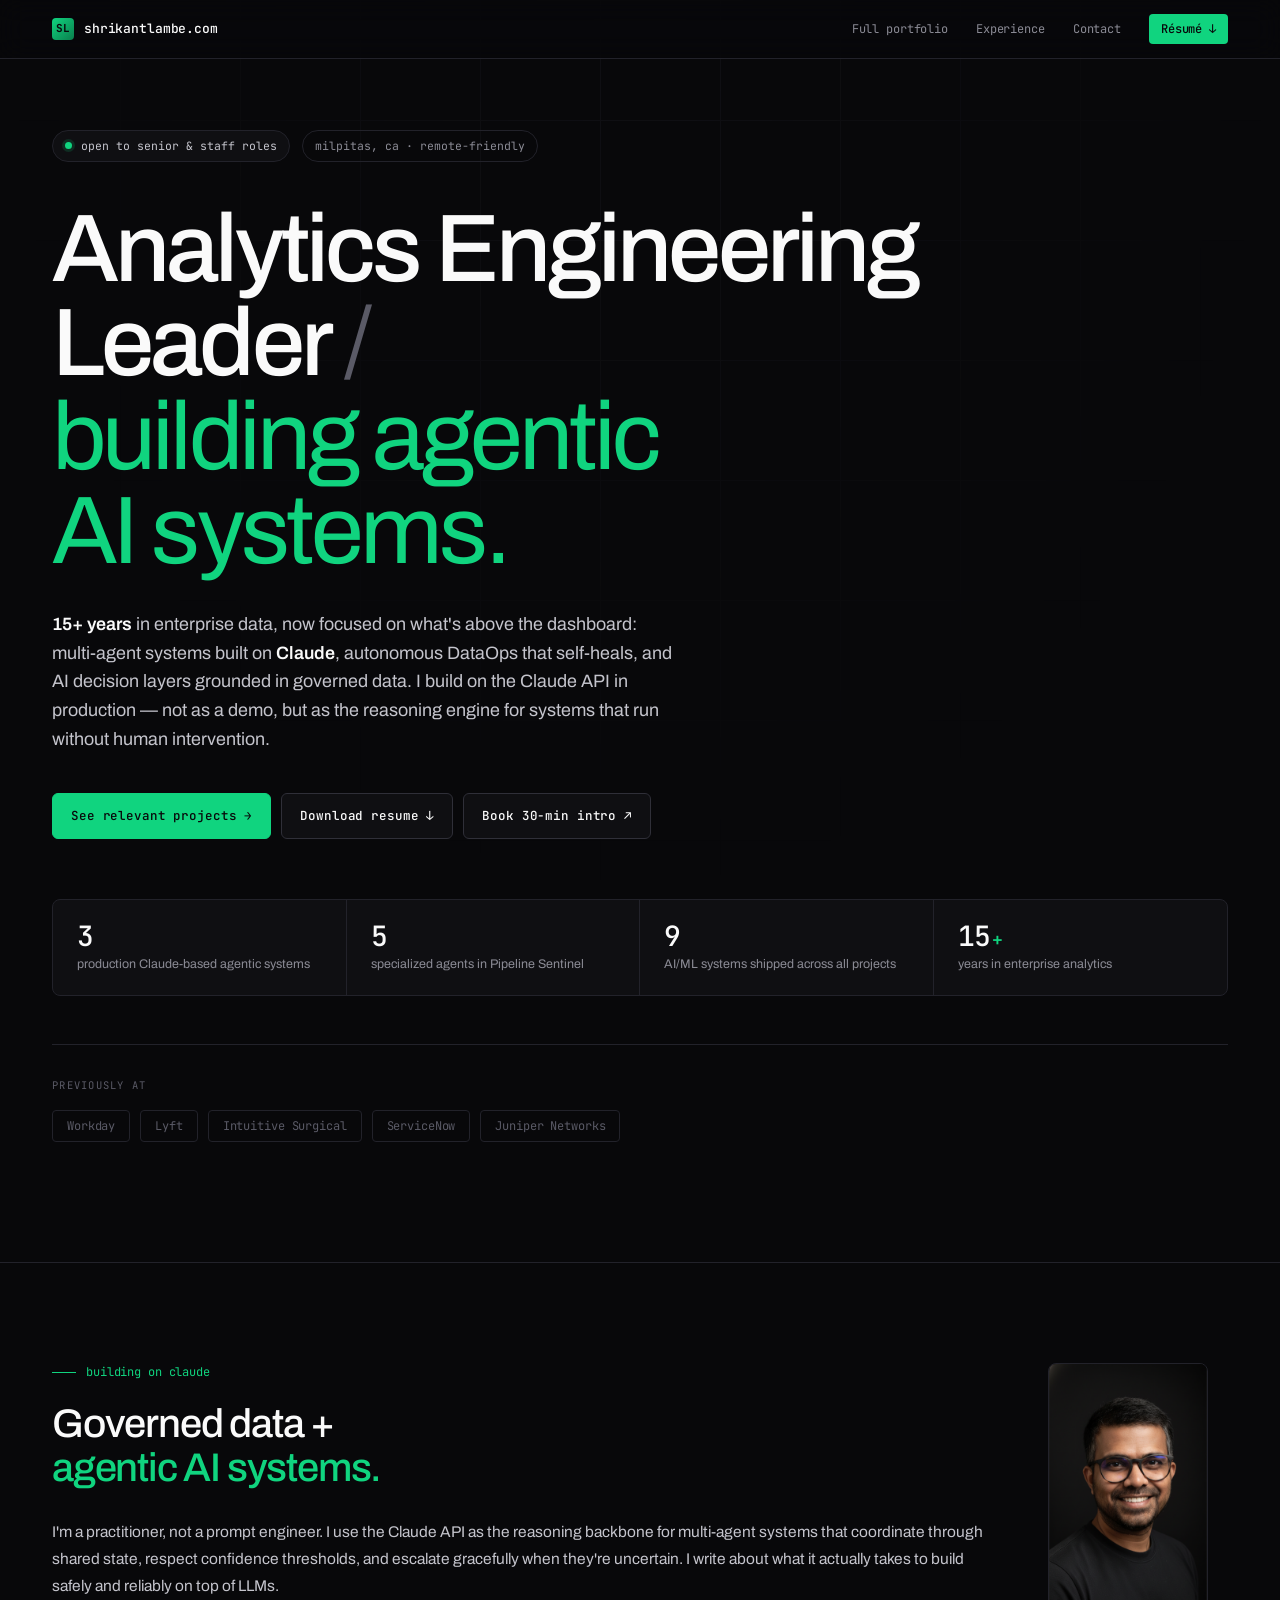
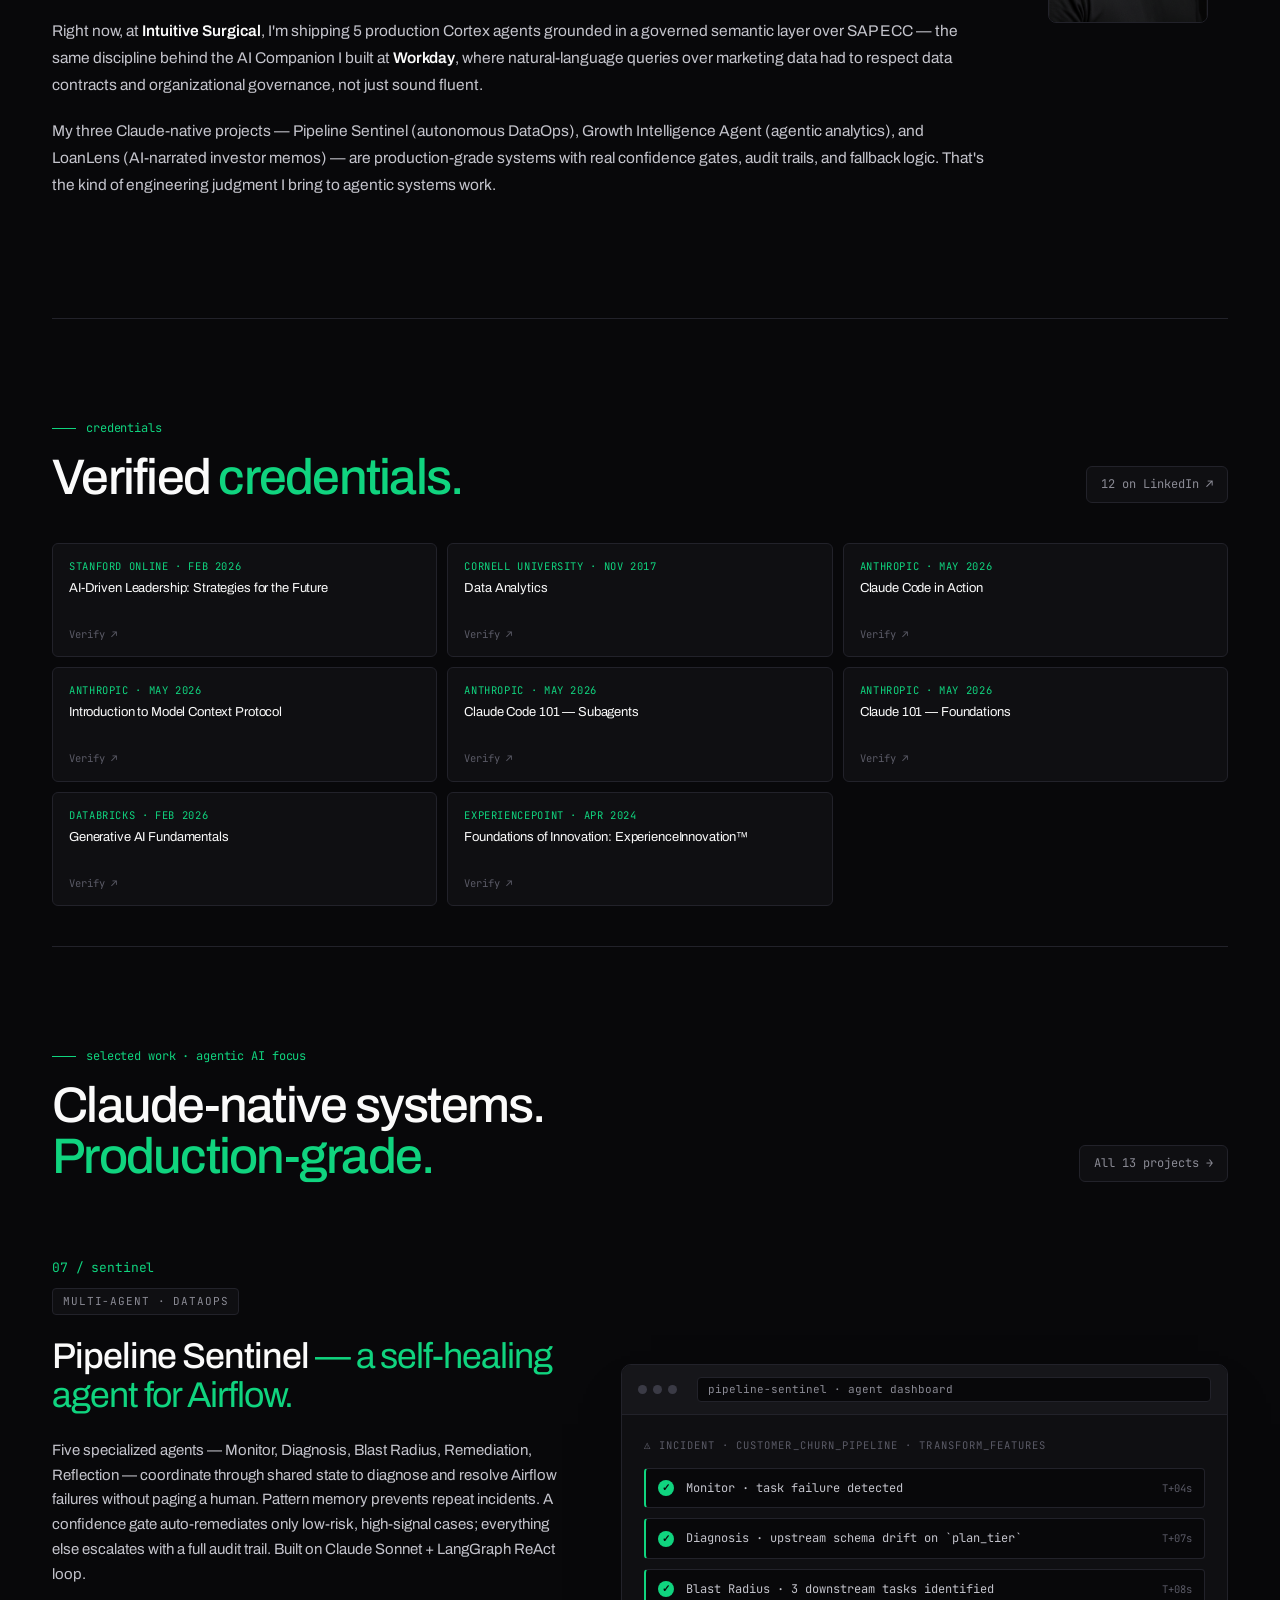
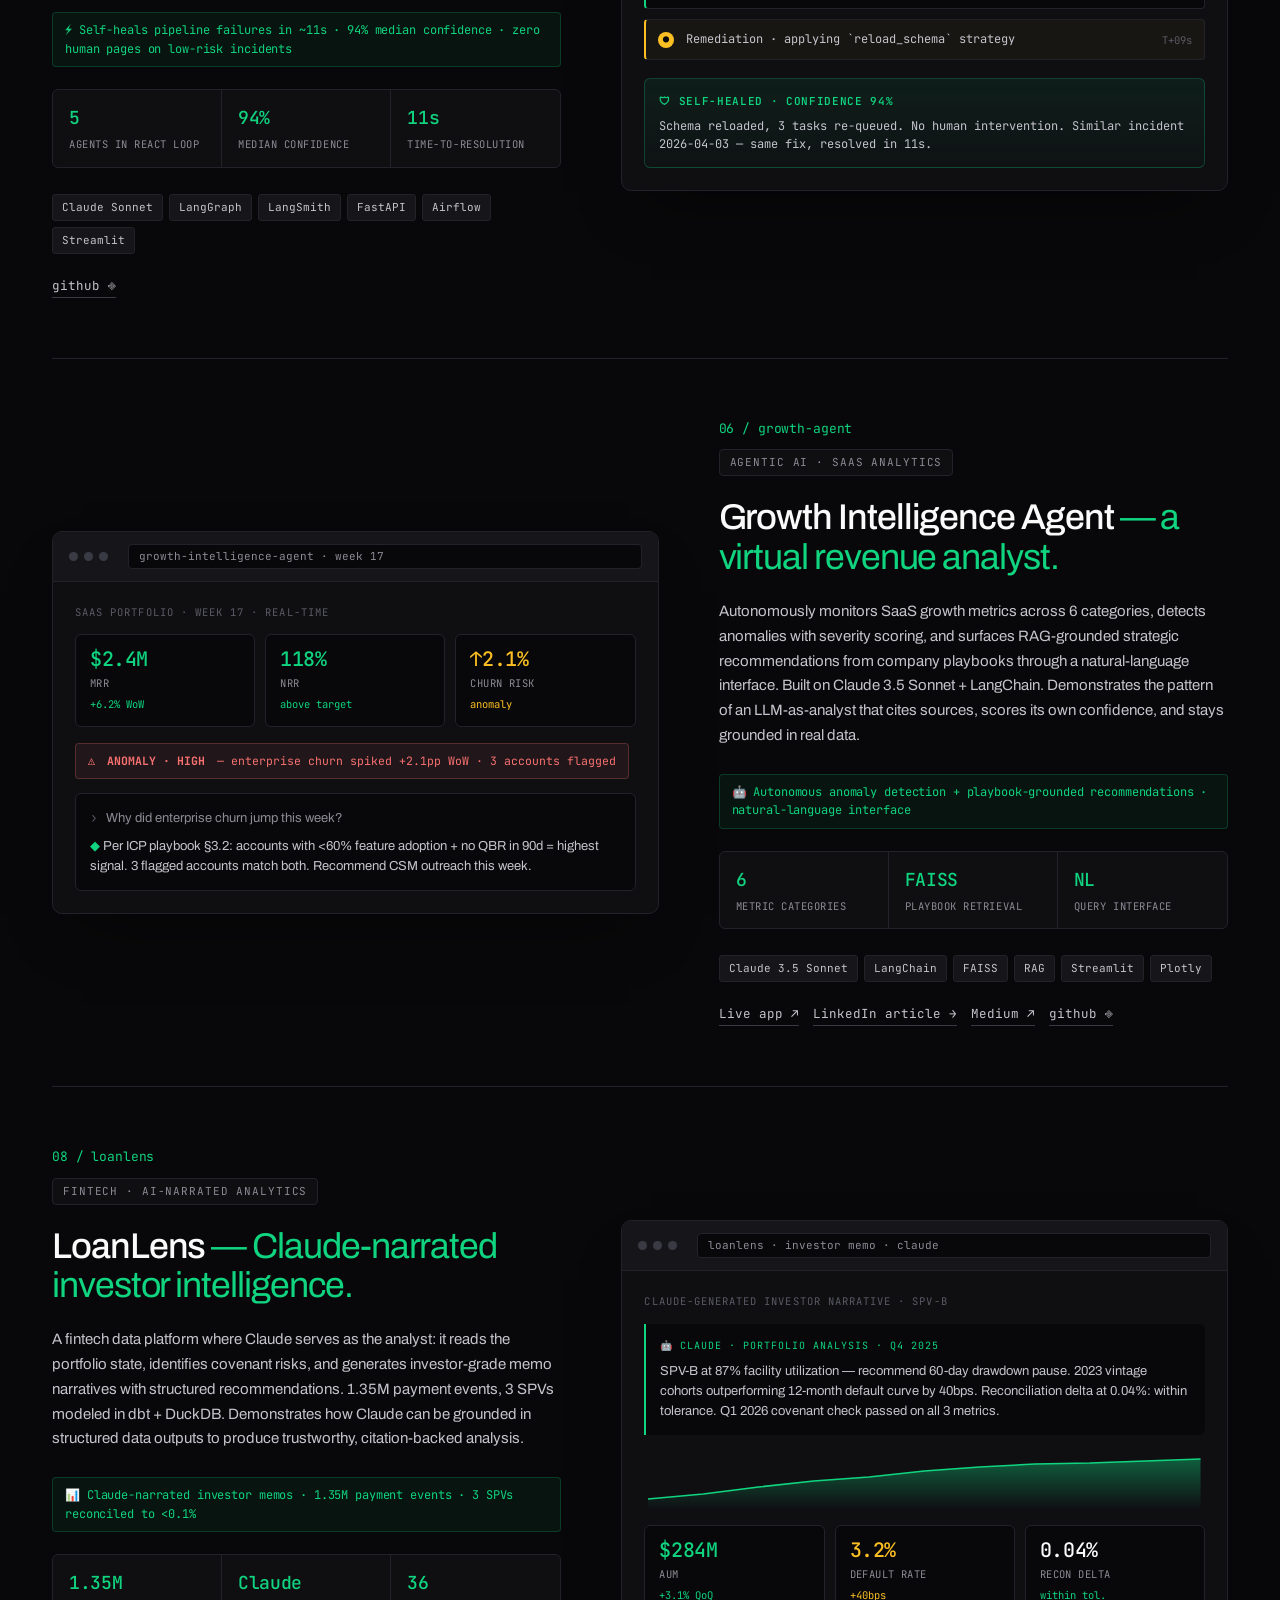
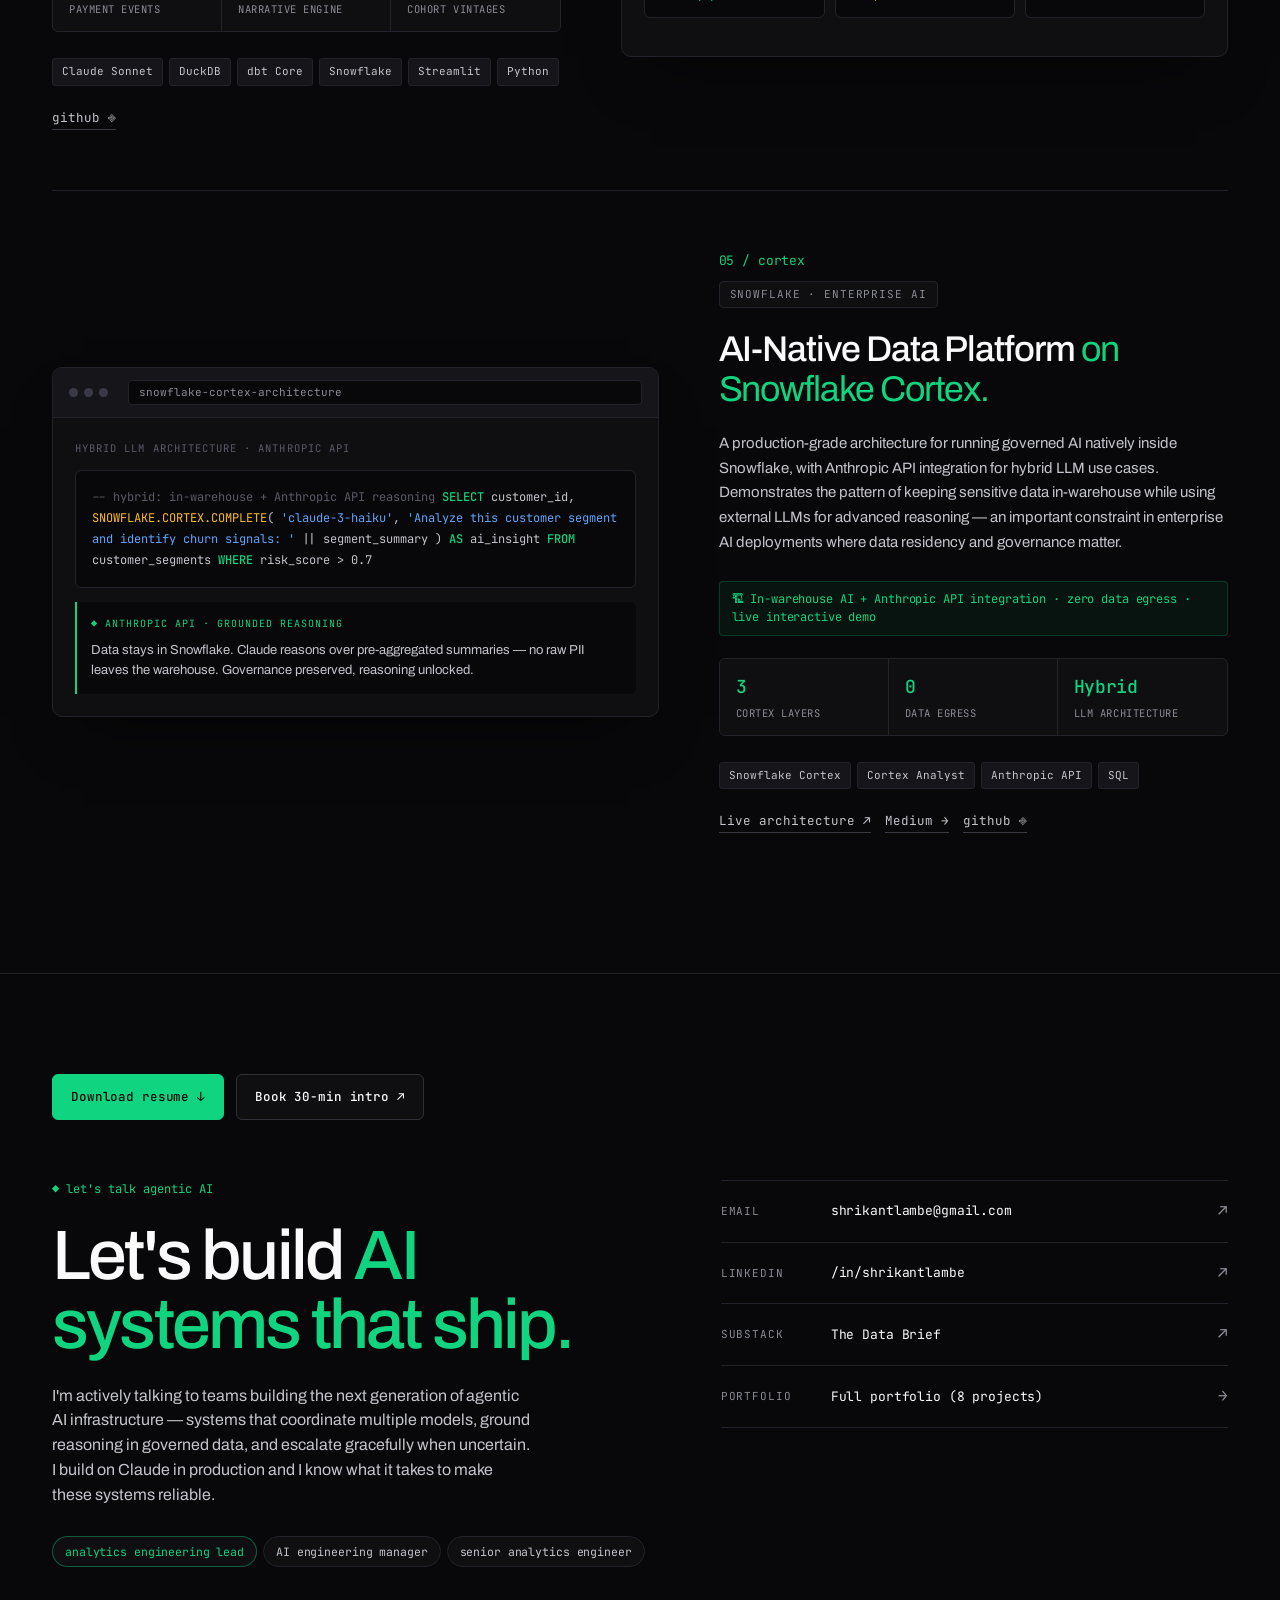
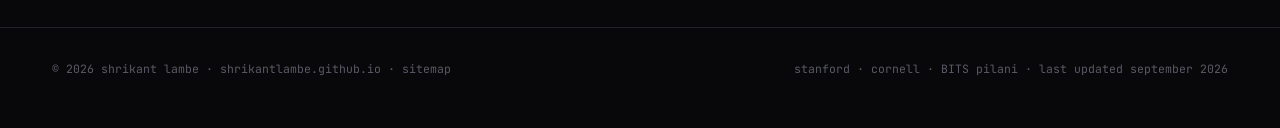
==== commit 7624eee7: "Update portfolio from new resume: current role, new projects, credentials - Experience: add Intuitiv" ====
--- a/for-apple.html
+++ b/for-apple.html
@@ -17,7 +17,7 @@
 <meta charset="utf-8" />
 <meta name="viewport" content="width=device-width, initial-scale=1" />
 <title>Shrikant Lambe · Agentic AI & Analytics Engineering</title>
-<meta name="description" content="Analytics Engineering Leader with 15+ years. Building Claude-based agents, LangGraph multi-agent systems, and agentic DataOps at Workday and beyond." />
+<meta name="description" content="Analytics Engineering Leader with 15+ years. Building Claude-based agents, LangGraph multi-agent systems, and agentic DataOps at Workday, Lyft, and Intuitive Surgical." />
 <meta property="og:title" content="Shrikant Lambe · Agentic AI & Analytics Engineering" />
 <meta property="og:description" content="15+ years in enterprise data. Building on Claude, LangGraph, and Snowflake — autonomous agents for DataOps, growth analytics, and lending intelligence." />
 <meta property="og:type" content="website" />
@@ -67,7 +67,7 @@
     <div class="stat-strip">
       <div class="s"><div class="s-num">3</div><div class="s-label">production Claude-based agentic systems</div></div>
       <div class="s"><div class="s-num">5</div><div class="s-label">specialized agents in Pipeline Sentinel</div></div>
-      <div class="s"><div class="s-num">8</div><div class="s-label">AI/ML systems shipped across all projects</div></div>
+      <div class="s"><div class="s-num">9</div><div class="s-label">AI/ML systems shipped across all projects</div></div>
       <div class="s"><div class="s-num">15<span class="unit">+</span></div><div class="s-label">years in enterprise analytics</div></div>
     </div>
     <div class="prev-at reveal">
@@ -92,7 +92,7 @@
         <h2 class="about-heading">Governed data +<br/><span class="ac">agentic AI systems.</span></h2>
         <div class="about-body">
           <p>I'm a practitioner, not a prompt engineer. I use the Claude API as the reasoning backbone for multi-agent systems that coordinate through shared state, respect confidence thresholds, and escalate gracefully when they're uncertain. I write about what it actually takes to build safely and reliably on top of LLMs.</p>
-          <p>At <strong>Workday</strong> I lead BI Analytics and shipped an AI Companion — natural-language queries over marketing performance data, grounded in a governed Snowflake semantic layer. The same architecture principles apply to any system where you need LLM reasoning to respect data contracts and organizational governance.</p>
+          <p>Right now, at <strong>Intuitive Surgical</strong>, I'm shipping 5 production Cortex agents grounded in a governed semantic layer over SAP ECC — the same discipline behind the AI Companion I built at <strong>Workday</strong>, where natural-language queries over marketing data had to respect data contracts and organizational governance, not just sound fluent.</p>
           <p>My three Claude-native projects — Pipeline Sentinel (autonomous DataOps), Growth Intelligence Agent (agentic analytics), and LoanLens (AI-narrated investor memos) — are production-grade systems with real confidence gates, audit trails, and fallback logic. That's the kind of engineering judgment I bring to agentic systems work.</p>
         </div>
       </div>
@@ -115,6 +115,16 @@
     </div>
     <div class="credentials-grid reveal">
       <a href="https://www.linkedin.com/in/shrikantlambe/details/certifications/" target="_blank" rel="noopener noreferrer" class="cred-card">
+        <div class="cred-issuer">Stanford Online · Feb 2026</div>
+        <div class="cred-name">AI-Driven Leadership: Strategies for the Future</div>
+        <div class="cred-verify">Verify ↗</div>
+      </a>
+      <a href="https://www.linkedin.com/in/shrikantlambe/details/certifications/" target="_blank" rel="noopener noreferrer" class="cred-card">
+        <div class="cred-issuer">Cornell University · Nov 2017</div>
+        <div class="cred-name">Data Analytics</div>
+        <div class="cred-verify">Verify ↗</div>
+      </a>
+      <a href="https://www.linkedin.com/in/shrikantlambe/details/certifications/" target="_blank" rel="noopener noreferrer" class="cred-card">
         <div class="cred-issuer">Anthropic · May 2026</div>
         <div class="cred-name">Claude Code in Action</div>
         <div class="cred-verify">Verify ↗</div>
@@ -135,13 +145,13 @@
         <div class="cred-verify">Verify ↗</div>
       </a>
       <a href="https://www.linkedin.com/in/shrikantlambe/details/certifications/" target="_blank" rel="noopener noreferrer" class="cred-card">
-        <div class="cred-issuer">Stanford Online · Feb 2026</div>
-        <div class="cred-name">AI-Driven Leadership: Strategies for the Future</div>
-        <div class="cred-verify">Verify ↗</div>
-      </a>
-      <a href="https://www.linkedin.com/in/shrikantlambe/details/certifications/" target="_blank" rel="noopener noreferrer" class="cred-card">
         <div class="cred-issuer">Databricks · Feb 2026</div>
         <div class="cred-name">Generative AI Fundamentals</div>
+        <div class="cred-verify">Verify ↗</div>
+      </a>
+      <a href="https://www.linkedin.com/in/shrikantlambe/details/certifications/" target="_blank" rel="noopener noreferrer" class="cred-card">
+        <div class="cred-issuer">ExperiencePoint · Apr 2024</div>
+        <div class="cred-name">Foundations of Innovation: ExperienceInnovation™</div>
         <div class="cred-verify">Verify ↗</div>
       </a>
     </div>
@@ -156,7 +166,7 @@
         <div class="label">selected work · agentic AI focus</div>
         <h2>Claude-native systems. <span class="ac">Production-grade.</span></h2>
       </div>
-      <a href="/#work" class="count" style="text-decoration:none;">All 8 projects →</a>
+      <a href="/#work" class="count" style="text-decoration:none;">All 13 projects →</a>
     </div>
 
     <!-- Pipeline Sentinel — pinned #1 -->
@@ -392,7 +402,7 @@
 <footer>
   <div class="wrap">
     <div>© 2026 shrikant lambe · <a href="/">shrikantlambe.github.io</a> · <a href="sitemap.xml">sitemap</a></div>
-    <div>stanford · cornell · BITS pilani · last updated april 2026</div>
+    <div>stanford · cornell · BITS pilani · last updated september 2026</div>
   </div>
 </footer>
 
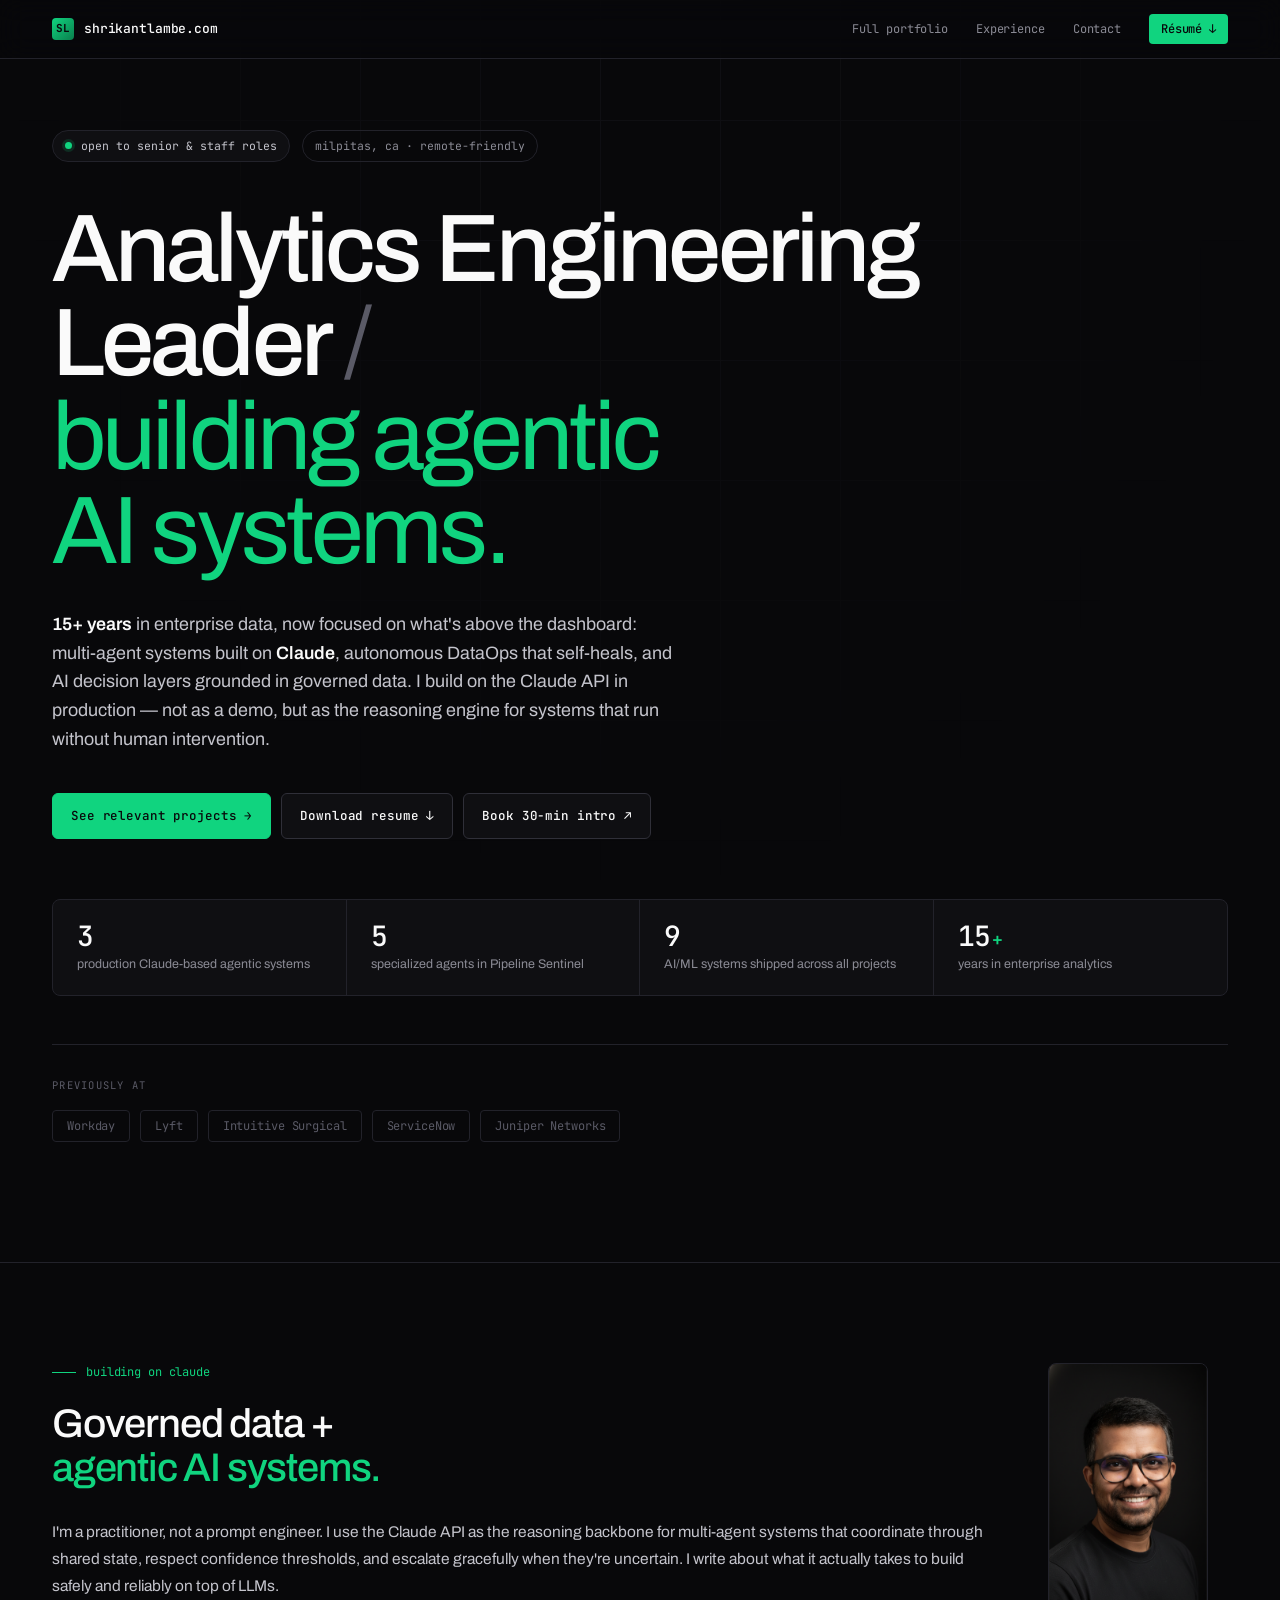
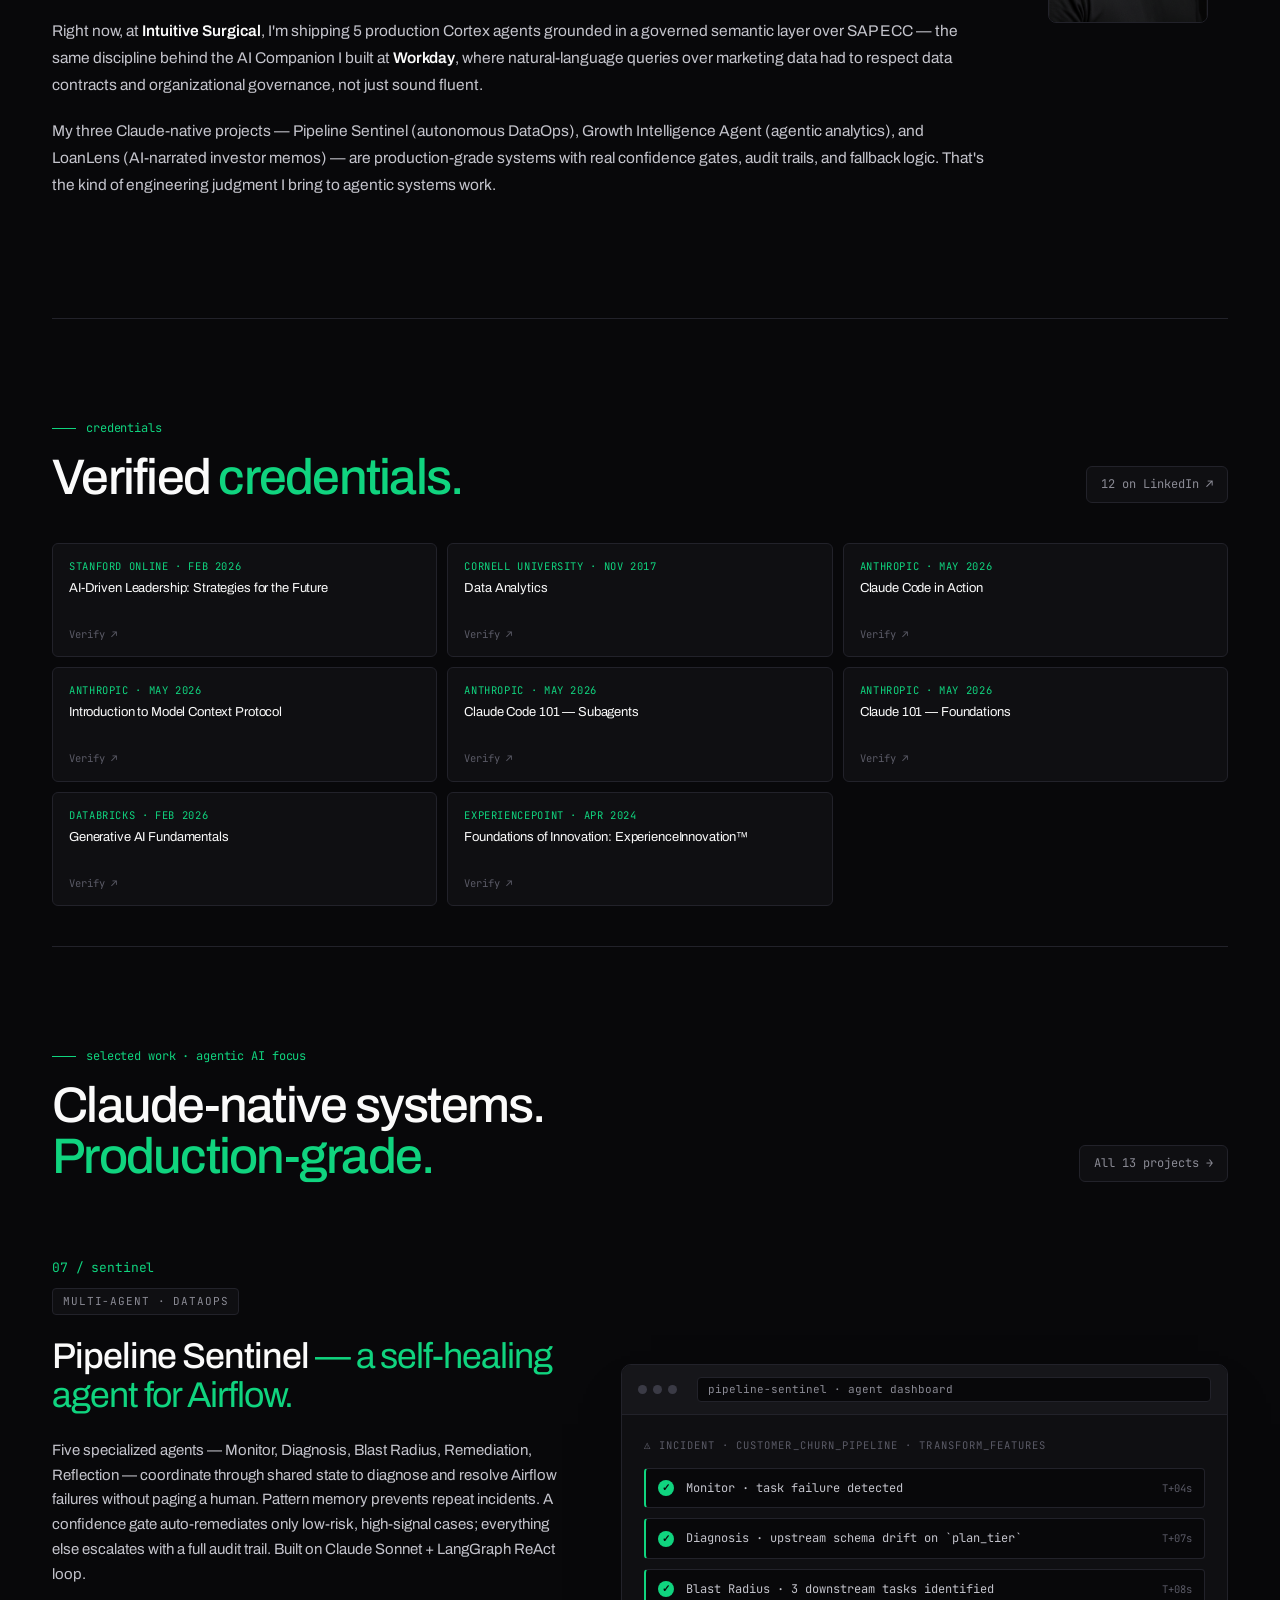
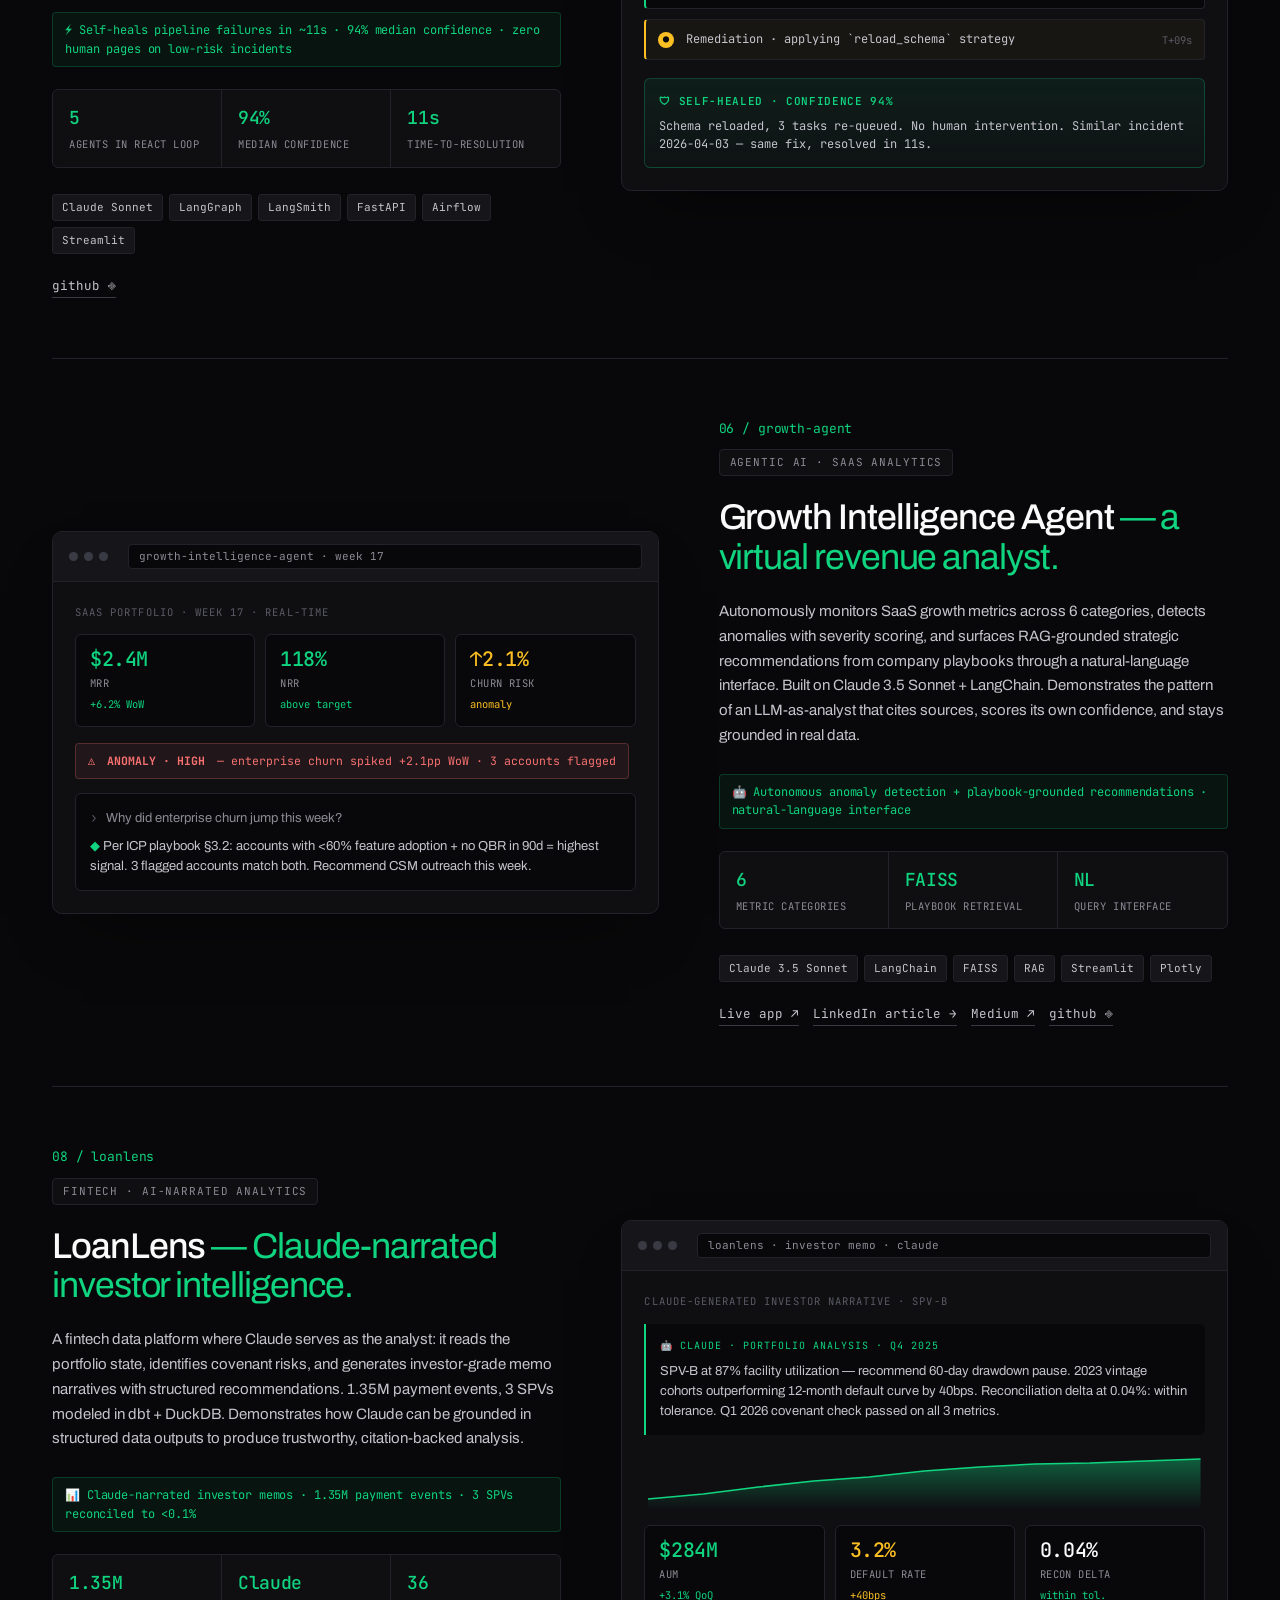
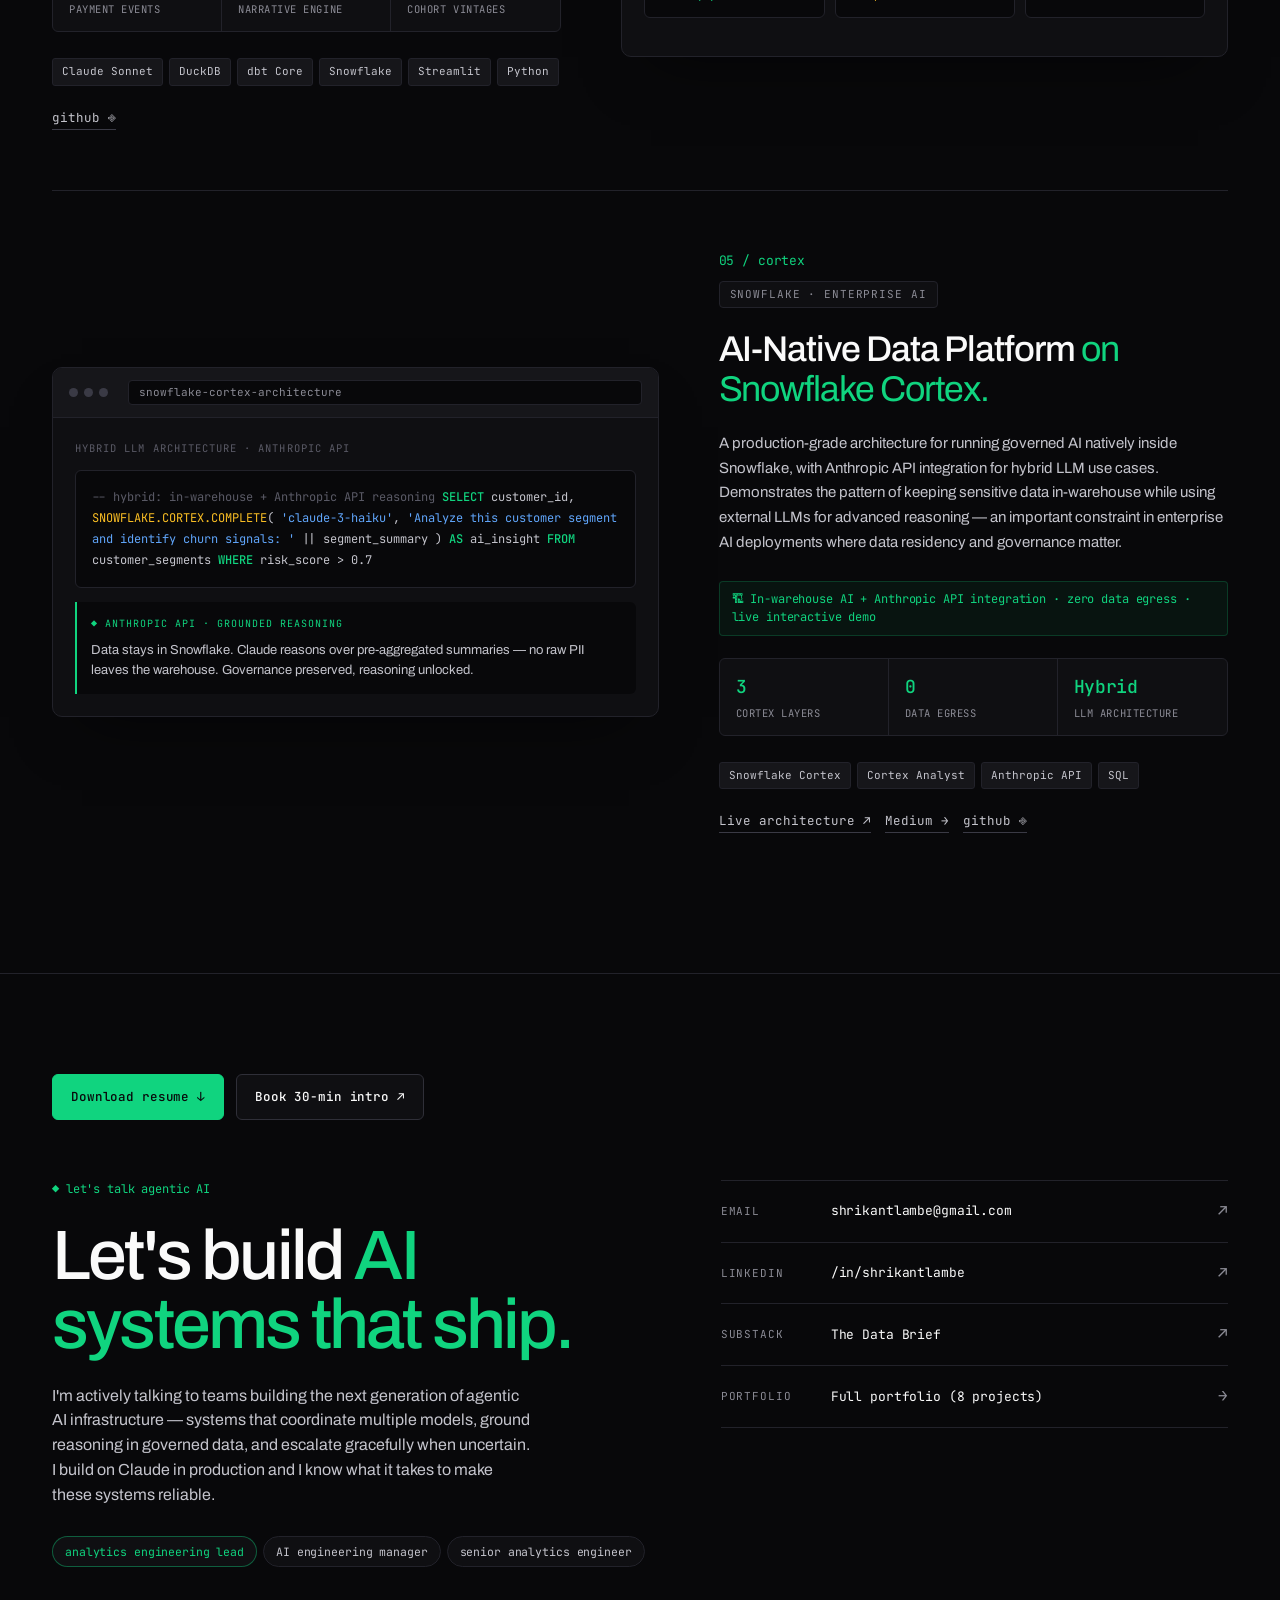
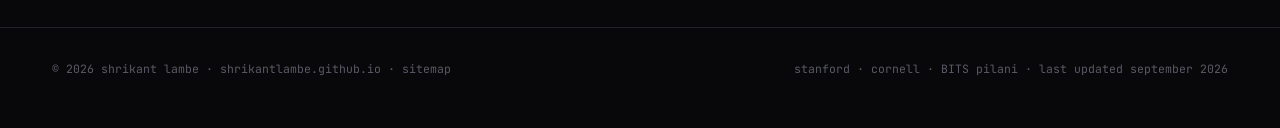
==== commit af3f1327: "Apply code-review findings: nav bug, data drift, perf, cleanup - Fix active-nav highlighting: use a " ====
--- a/for-apple.html
+++ b/for-apple.html
@@ -28,7 +28,7 @@
 <link rel="icon" href="data:image/svg+xml,<svg xmlns='http://www.w3.org/2000/svg' viewBox='0 0 32 32'><rect width='32' height='32' fill='%2310d47f' rx='4'/><text x='16' y='23' font-family='Arial,sans-serif' font-weight='700' font-size='20' fill='%2308080a' text-anchor='middle'>S</text></svg>" />
 <link rel="preconnect" href="https://fonts.googleapis.com">
 <link rel="preconnect" href="https://fonts.gstatic.com" crossorigin>
-<link href="https://fonts.googleapis.com/css2?family=Archivo:ital,wght@0,100..900;1,100..900&family=JetBrains+Mono:wght@300;400;500;600&display=swap" rel="stylesheet">
+<link href="https://fonts.googleapis.com/css2?family=Archivo:wght@100..900&family=JetBrains+Mono:wght@300;400;500;600&display=swap" rel="stylesheet">
 <link rel="stylesheet" href="styles.css">
 </head>
 <body>
--- a/styles.css
+++ b/styles.css
@@ -2,9 +2,9 @@
   --bg: #08080a; --bg-1: #0f0f12; --bg-2: #16161a; --bg-3: #1e1e23;
   --fg: #fafafa; --fg-1: #c4c4cc; --fg-2: #8b8b95; --fg-3: #5a5a66;
   --line: #22222a; --line-1: #2f2f38; --line-2: #3a3a45;
-  --accent: #10d47f; --accent-bright: #34eaa0; --accent-dim: #0a7f4d;
-  --accent-glow: rgba(16,212,127,0.15);
-  --red: #f87171; --amber: #fbbf24; --blue: #60a5fa;
+  --accent: #10d47f; --accent-bright: #34eaa0; --accent-dim: #0a7f4d; --accent-rgb: 16,212,127;
+  --accent-glow: rgba(var(--accent-rgb),0.15);
+  --red: #f87171; --amber: #fbbf24; --amber-rgb: 251,191,36; --blue: #60a5fa;
   --sans: "Archivo", system-ui, sans-serif;
   --mono: "JetBrains Mono", ui-monospace, monospace;
 }
@@ -54,7 +54,7 @@
 .hero-top { display: flex; align-items: center; gap: 12px; margin-bottom: 40px; flex-wrap: wrap; }
 .avail { display: inline-flex; align-items: center; gap: 9px; font-family: var(--mono); font-size: 11.5px; padding: 6px 12px; background: var(--bg-1); border: 1px solid var(--line); border-radius: 40px; color: var(--fg-1); }
 .avail .dot { width: 7px; height: 7px; border-radius: 50%; background: var(--accent); box-shadow: 0 0 0 3px var(--accent-glow); animation: pulse 2.4s infinite; }
-@keyframes pulse { 0%,100% { box-shadow: 0 0 0 3px var(--accent-glow); } 50% { box-shadow: 0 0 0 6px rgba(16,212,127,0); } }
+@keyframes pulse { 0%,100% { box-shadow: 0 0 0 3px var(--accent-glow); } 50% { box-shadow: 0 0 0 6px rgba(var(--accent-rgb),0); } }
 .loc-tag { font-family: var(--mono); font-size: 11.5px; color: var(--fg-2); padding: 6px 12px; border: 1px solid var(--line); border-radius: 40px; }
 
 h1.headline { font-size: clamp(42px,7.5vw,96px); font-weight: 500; line-height: 0.98; letter-spacing: -0.04em; margin-bottom: 32px; max-width: 16ch; }
@@ -117,7 +117,8 @@
 .sec-head { padding: 100px 0 40px; display: flex; justify-content: space-between; align-items: flex-end; gap: 30px; flex-wrap: wrap; border-top: 1px solid var(--line); margin-top: 40px; }
 .sec-head.no-border { border-top: none; margin-top: 0; }
 .sec-head .left { flex: 1; min-width: 280px; }
-.sec-head .label { font-family: var(--mono); font-size: 12px; color: var(--accent); margin-bottom: 14px; letter-spacing: -0.01em; display: flex; align-items: center; gap: 10px; }
+.label { font-family: var(--mono); font-size: 12px; color: var(--accent); letter-spacing: -0.01em; display: flex; align-items: center; gap: 10px; }
+.sec-head .label { margin-bottom: 14px; }
 .sec-head .label::before { content: ""; width: 24px; height: 1px; background: var(--accent); }
 .sec-head h2 { font-size: clamp(30px,4vw,50px); font-weight: 500; line-height: 1.02; letter-spacing: -0.035em; max-width: 22ch; }
 .sec-head h2 .ac { color: var(--accent); }
@@ -141,7 +142,7 @@
 .flag-meta h3 { font-size: clamp(22px,2.8vw,36px); font-weight: 500; line-height: 1.1; letter-spacing: -0.03em; margin-bottom: 22px; }
 .flag-meta h3 .ac { color: var(--accent); font-weight: 400; }
 .flag-meta .pitch { color: var(--fg-1); font-size: 15px; line-height: 1.65; margin-bottom: 26px; }
-.flag-meta .outcome { font-family: var(--mono); font-size: 12px; color: var(--accent); padding: 8px 12px; background: rgba(16,212,127,0.06); border: 1px solid rgba(16,212,127,0.2); border-radius: 4px; margin-bottom: 22px; letter-spacing: -0.01em; }
+.flag-meta .outcome { font-family: var(--mono); font-size: 12px; color: var(--accent); padding: 8px 12px; background: rgba(var(--accent-rgb),0.06); border: 1px solid rgba(var(--accent-rgb),0.2); border-radius: 4px; margin-bottom: 22px; letter-spacing: -0.01em; }
 
 .key-specs { display: grid; grid-template-columns: 1fr 1fr 1fr; gap: 0; border: 1px solid var(--line); border-radius: 6px; margin-bottom: 26px; background: var(--bg-1); }
 .key-specs .ks { padding: 14px 16px; border-right: 1px solid var(--line); }
@@ -168,15 +169,15 @@
 .agent-flow { display: flex; flex-direction: column; gap: 10px; margin-bottom: 18px; }
 .af-step { display: flex; align-items: center; gap: 12px; font-family: var(--mono); font-size: 12px; padding: 10px 12px; background: var(--bg); border: 1px solid var(--line); border-radius: 4px; color: var(--fg-1); }
 .af-step.done { border-left: 2px solid var(--accent); }
-.af-step.run { border-left: 2px solid var(--amber); background: rgba(251,191,36,0.04); }
+.af-step.run { border-left: 2px solid var(--amber); background: rgba(var(--amber-rgb),0.04); }
 .af-step .ico { width: 16px; height: 16px; display: inline-flex; align-items: center; justify-content: center; border-radius: 50%; font-size: 10px; font-weight: 600; flex-shrink: 0; }
 .af-step.done .ico { background: var(--accent); color: var(--bg); }
 .af-step.run .ico { background: var(--amber); color: var(--bg); animation: pulse-a 1.4s infinite; }
-@keyframes pulse-a { 0%,100% { box-shadow: 0 0 0 0 rgba(251,191,36,0.4); } 50% { box-shadow: 0 0 0 5px rgba(251,191,36,0); } }
+@keyframes pulse-a { 0%,100% { box-shadow: 0 0 0 0 rgba(var(--amber-rgb),0.4); } 50% { box-shadow: 0 0 0 5px rgba(var(--amber-rgb),0); } }
 .af-step .lbl { flex: 1; }
 .af-step .t { font-size: 10.5px; color: var(--fg-3); }
 
-.healed-box { background: linear-gradient(180deg,rgba(16,212,127,0.08),rgba(16,212,127,0.02)); border: 1px solid rgba(16,212,127,0.25); border-radius: 6px; padding: 14px; font-family: var(--mono); font-size: 12px; color: var(--fg-1); line-height: 1.5; }
+.healed-box { background: linear-gradient(180deg,rgba(var(--accent-rgb),0.08),rgba(var(--accent-rgb),0.02)); border: 1px solid rgba(var(--accent-rgb),0.25); border-radius: 6px; padding: 14px; font-family: var(--mono); font-size: 12px; color: var(--fg-1); line-height: 1.5; }
 .healed-box .ttl { color: var(--accent); font-weight: 600; font-size: 11px; letter-spacing: 0.06em; text-transform: uppercase; margin-bottom: 8px; display: flex; align-items: center; gap: 6px; }
 
 .portfolio-grid { display: grid; grid-template-columns: repeat(3,1fr); gap: 10px; margin-bottom: 16px; }
@@ -254,7 +255,7 @@
 .tier-label::before { content: ""; width: 16px; height: 1px; background: var(--accent); }
 .tier-pills { display: flex; flex-wrap: wrap; gap: 8px; }
 .tier-pill { font-family: var(--mono); font-size: 12px; padding: 8px 14px; border-radius: 4px; letter-spacing: -0.01em; }
-.tier-pills.core .tier-pill { background: var(--bg-1); border: 1px solid rgba(16,212,127,0.3); color: var(--fg); }
+.tier-pills.core .tier-pill { background: var(--bg-1); border: 1px solid rgba(var(--accent-rgb),0.3); color: var(--fg); }
 .tier-pills.secondary .tier-pill { background: var(--bg-1); border: 1px solid var(--line); color: var(--fg-2); }
 
 /* ---- CONTACT ---- */
@@ -266,7 +267,7 @@
 .contact-head p { color: var(--fg-1); font-size: 16px; max-width: 480px; line-height: 1.55; margin-bottom: 28px; }
 .pills { display: flex; flex-wrap: wrap; gap: 6px; }
 .pill { font-family: var(--mono); font-size: 11.5px; padding: 6px 12px; background: var(--bg-1); border: 1px solid var(--line); border-radius: 40px; color: var(--fg-1); letter-spacing: -0.01em; }
-.pill.primary { border-color: rgba(16,212,127,0.4); color: var(--accent); }
+.pill.primary { border-color: rgba(var(--accent-rgb),0.4); color: var(--accent); }
 
 .links-stack { display: flex; flex-direction: column; }
 .link-item { display: grid; grid-template-columns: 90px 1fr auto; gap: 20px; align-items: center; padding: 18px 0; border-top: 1px solid var(--line); transition: padding-left .2s; }
